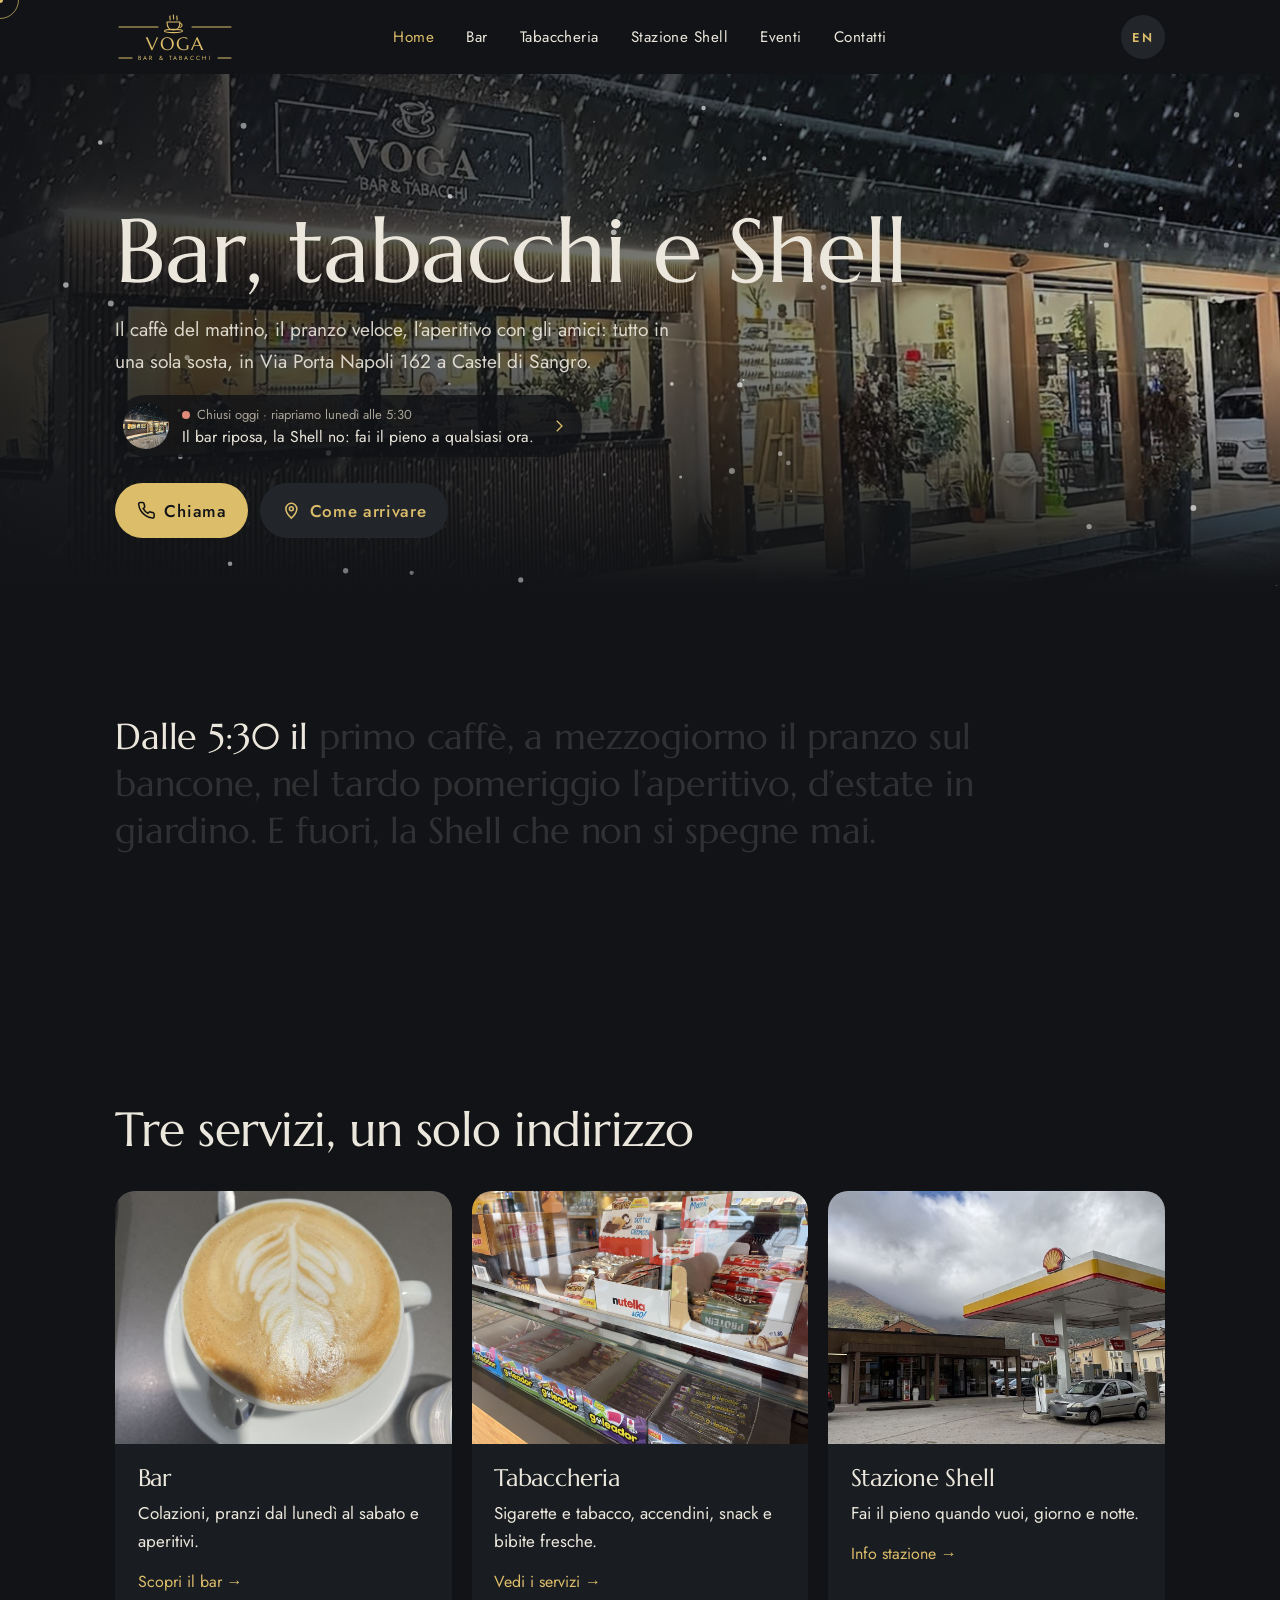
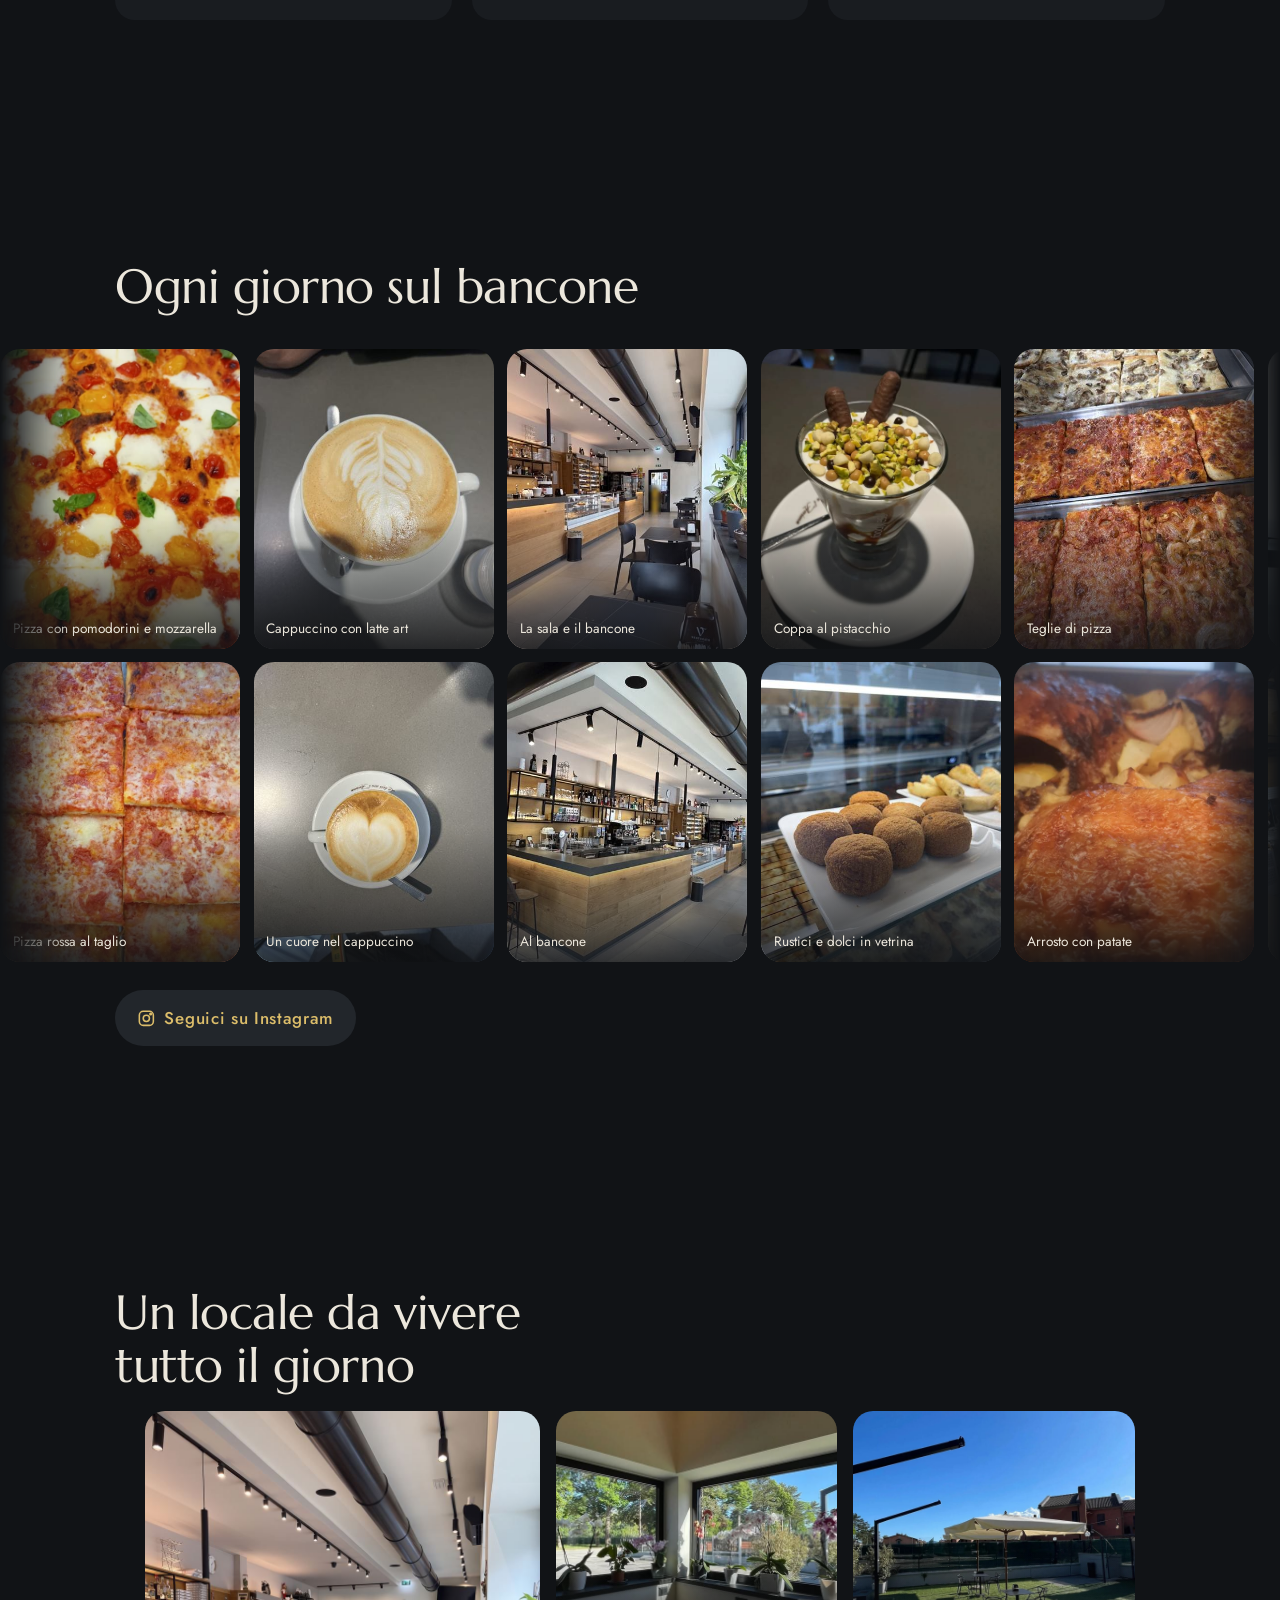
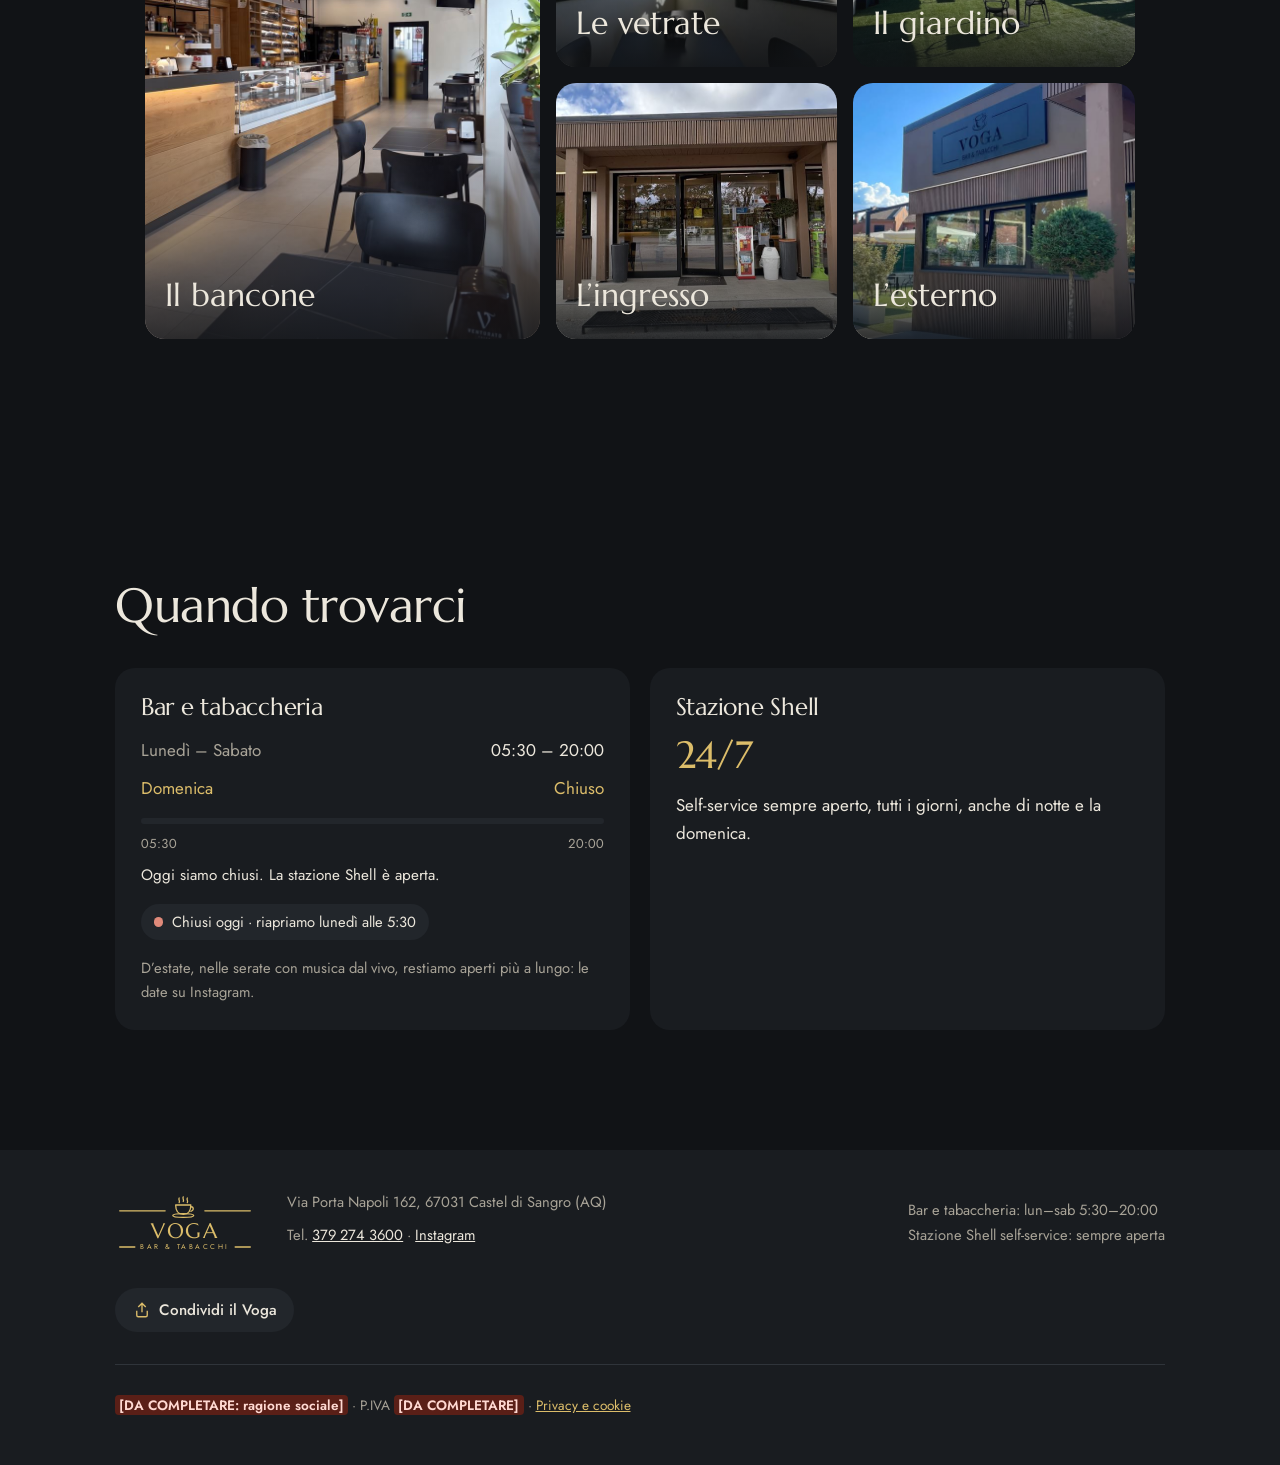
==== index.html @ 5a5ec434 "Prima versione sito" ====
<!doctype html><html lang="it" data-lang="it"><head><meta charset="utf-8"><meta name="viewport" content="width=device-width,initial-scale=1,viewport-fit=cover">
<script>/* Lingua scelta prima del primo disegno: niente lampo con italiano e inglese insieme */try{if(localStorage.getItem('voga-lang')==='en'){document.documentElement.setAttribute('data-lang','en');document.documentElement.lang='en';}}catch(e){}</script>
<title>Voga Bar &amp; Tabacchi · anteprima sito</title>
<meta name="theme-color" content="#111316">
<meta property="og:title" content="Voga Bar &amp; Tabacchi, Castel di Sangro">
<meta property="og:description" content="Colazione dalle 5:30, pranzo e aperitivo, tabaccheria e Shell self-service 24/7. Via Porta Napoli 162, Castel di Sangro.">
<meta property="og:type" content="website">
<meta property="og:locale" content="it_IT">
<meta property="og:site_name" content="Voga Bar &amp; Tabacchi">
<!-- DOMINIO: quando il sito è online, sostituire "img/anteprima-condivisione.jpg" con l'indirizzo completo,
     es. https://www.vogabar.it/img/anteprima-condivisione.jpg (WhatsApp e Facebook vogliono l'indirizzo completo) -->
<meta property="og:image" content="img/anteprima-condivisione.jpg">
<meta property="og:image:width" content="1200">
<meta property="og:image:height" content="630">
<meta property="og:image:alt" content="L’esterno del Voga Bar &amp; Tabacchi di sera, sotto la neve">
<meta name="twitter:card" content="summary_large_image">
<meta name="format-detection" content="telephone=no">
<!-- Dati per Google: bar, tabaccheria e stazione Shell allo stesso indirizzo.
     DOMINIO: quando il sito è online aggiungere "url" e "image" con l'indirizzo completo, e le coordinate "geo" prese dalla scheda Google. -->
<script type="application/ld+json">{
  "@context": "https://schema.org",
  "@graph": [
    {
      "@type": "CafeOrCoffeeShop", "@id": "#bar",
      "name": "Voga Bar & Tabacchi",
      "description": "Bar con colazione dalle 5:30, pranzo dal lunedì al sabato e aperitivo, con tabaccheria e stazione Shell self-service 24/7.",
      "address": { "@type": "PostalAddress", "streetAddress": "Via Porta Napoli 162", "postalCode": "67031", "addressLocality": "Castel di Sangro", "addressRegion": "AQ", "addressCountry": "IT" },
      "telephone": "+393792743600",
      "priceRange": "€",
      "servesCuisine": ["Italiana", "Pizza al taglio", "Colazione"],
      "sameAs": ["https://www.instagram.com/bar_voga_zero12/"],
      "openingHoursSpecification": [{ "@type": "OpeningHoursSpecification", "dayOfWeek": ["Monday", "Tuesday", "Wednesday", "Thursday", "Friday", "Saturday"], "opens": "05:30", "closes": "20:00" }],
      "department": [{ "@id": "#tabaccheria" }, { "@id": "#stazione" }]
    },
    {
      "@type": "Store", "@id": "#tabaccheria",
      "name": "Voga Tabacchi",
      "description": "Tabaccheria: sigarette, sigari, tabacco, accendini, snack e bibite.",
      "address": { "@type": "PostalAddress", "streetAddress": "Via Porta Napoli 162", "postalCode": "67031", "addressLocality": "Castel di Sangro", "addressRegion": "AQ", "addressCountry": "IT" },
      "telephone": "+393792743600",
      "openingHoursSpecification": [{ "@type": "OpeningHoursSpecification", "dayOfWeek": ["Monday", "Tuesday", "Wednesday", "Thursday", "Friday", "Saturday"], "opens": "05:30", "closes": "20:00" }]
    },
    {
      "@type": "GasStation", "@id": "#stazione",
      "name": "Stazione Shell self-service – Voga",
      "brand": { "@type": "Brand", "name": "Shell" },
      "description": "Stazione Shell self-service aperta 24 ore su 24, 7 giorni su 7: diesel, benzina e V-Power.",
      "address": { "@type": "PostalAddress", "streetAddress": "Via Porta Napoli 162", "postalCode": "67031", "addressLocality": "Castel di Sangro", "addressRegion": "AQ", "addressCountry": "IT" },
      "openingHoursSpecification": [{ "@type": "OpeningHoursSpecification", "dayOfWeek": ["Monday", "Tuesday", "Wednesday", "Thursday", "Friday", "Saturday", "Sunday"], "opens": "00:00", "closes": "23:59" }]
    }
  ]
}</script>
<meta name="description" content="Voga Bar &amp; Tabacchi a Castel di Sangro (AQ): colazione dalle 5:30, pranzo e aperitivo, tabaccheria e Shell self-service 24/7. Via Porta Napoli 162, lun–sab 5:30–20:00.">
<link rel="preload" href="fonts/jost-latin.woff2" as="font" type="font/woff2" crossorigin>
<link rel="preload" href="fonts/marcellus-latin.woff2" as="font" type="font/woff2" crossorigin>
<link rel="stylesheet" href="css/fonts.css">
<link rel="stylesheet" href="css/style.css">
<link rel="preload" as="image" href="img/esterno-neve.jpg" fetchpriority="high">
<style>
/* ===== Aggiunte: linea oraria di oggi (tutti i formati) ===== */
.today { display: grid; gap: .55rem; }
.today .track { position: relative; height: 6px; border-radius: 99px; background: var(--panel-2); overflow: visible; }
.today .fill { position: absolute; inset: 0 auto 0 0; width: 0; border-radius: inherit; background: linear-gradient(90deg, var(--gold-deep), var(--gold)); }
.today .now { position: absolute; top: 50%; left: 0; width: 14px; height: 14px; margin: -7px 0 0 -7px; border-radius: 50%; background: var(--gold); box-shadow: 0 0 0 4px color-mix(in srgb, var(--gold) 25%, transparent); }
.today[data-off] .fill, .today[data-off] .now { display: none; }
.today .ticks { display: flex; justify-content: space-between; font-size: .8rem; color: var(--muted); font-variant-numeric: tabular-nums; }
.today .countdown { font-size: .95rem; color: var(--text); }
.today .countdown:empty { display: none; }
.hours-card dt.is-today, .hours-card dd.is-today { color: var(--gold); }

/* ===== Solo telefono ===== */
@media (max-width: 860px) {
  body { font-size: 1rem; }
  html { scroll-padding-top: calc(72px + env(safe-area-inset-top, 0px)); }
  section { padding-block: 2.75rem; }
  .section-head { margin-bottom: 1.5rem; gap: .6rem; }
  h2 { font-size: clamp(1.9rem, 8.5vw, 2.4rem); }

  /* Testata compatta */
  .site-head { backdrop-filter: none; background: color-mix(in srgb, var(--ink) 96%, transparent); }
  .site-head .wrap { flex-wrap: nowrap; gap: .75rem; padding-block: .45rem; }
  .logo { width: 88px; }
  .lang { margin-left: auto; position: relative; z-index: 2; }
  .menu-toggle { order: 3; margin-left: 0; position: relative; z-index: 2; width: 44px; height: 44px; padding: 0; border-radius: 50%; border-color: color-mix(in srgb, var(--gold) 45%, transparent); display: grid; place-items: center; }
  .menu-toggle .bars { position: relative; width: 18px; height: 10px; }
  .menu-toggle .bars::before, .menu-toggle .bars::after { content: ""; position: absolute; left: 0; right: 0; height: 1.5px; background: var(--gold); border-radius: 2px; transition: transform .35s cubic-bezier(.7,0,.2,1), top .35s cubic-bezier(.7,0,.2,1); }
  .menu-toggle .bars::before { top: 0; }
  .menu-toggle .bars::after { top: 8.5px; }
  .site-head.open .menu-toggle .bars::before { top: 4.25px; transform: rotate(45deg); }
  .site-head.open .menu-toggle .bars::after { top: 4.25px; transform: rotate(-45deg); }
  .brand { position: relative; z-index: 2; }

  /* Menu a tutto schermo */
  .menu { display: flex; position: fixed; inset: 0; z-index: 1; width: auto; margin: 0; flex-direction: column; gap: 0;
    padding: calc(5.5rem + env(safe-area-inset-top, 0px)) max(20px, 6vw) calc(2rem + env(safe-area-inset-bottom, 0px));
    background: radial-gradient(120% 60% at 100% 0%, color-mix(in srgb, var(--gold) 12%, transparent), transparent 60%), var(--ink);
    text-transform: none; letter-spacing: .02em; opacity: 0; visibility: hidden; transition: opacity .3s ease, visibility 0s .3s; overflow-y: auto; }
  .site-head.open .menu { opacity: 1; visibility: visible; transition: opacity .3s ease; }
  .menu > a { font-family: var(--f-display); font-size: clamp(1.9rem, 9vw, 2.5rem); line-height: 1.2; padding-block: .7rem; color: var(--text); border-bottom: 1px solid var(--line); display: flex; justify-content: space-between; align-items: baseline;
    transform: translateY(14px); opacity: 0; transition: transform .45s cubic-bezier(.2,.7,.2,1), opacity .45s; }
  .menu > a::after { content: ""; width: 7px; height: 7px; border-radius: 50%; background: transparent; }
  .menu > a[aria-current="page"] { color: var(--gold); border-bottom-color: var(--line); }
  .menu > a[aria-current="page"]::after { background: var(--gold); }
  .site-head.open .menu > a { transform: none; opacity: 1; }
  .site-head.open .menu > a:nth-child(2) { transition-delay: .04s; }
  .site-head.open .menu > a:nth-child(3) { transition-delay: .08s; }
  .site-head.open .menu > a:nth-child(4) { transition-delay: .12s; }
  .site-head.open .menu > a:nth-child(5) { transition-delay: .16s; }
  .site-head.open .menu > a:nth-child(6) { transition-delay: .2s; }

  /* Hero a tutto schermo */
  .hero { min-height: calc(100svh - 58px - env(safe-area-inset-top, 0px)); align-items: end; }
  .hero > img { object-position: 62% 40%; animation: voga-drift 16s cubic-bezier(.2,.6,.2,1) both; }
  .hero::after { background: linear-gradient(180deg, rgba(17,19,22,.45) 0%, rgba(17,19,22,.1) 28%, rgba(17,19,22,.7) 58%, var(--ink) 97%); }
  .hero .wrap { padding-block: 0 2rem; gap: .9rem; width: 100%; }
  .hero h1 { font-size: clamp(2.45rem, 11.5vw, 3.4rem); line-height: 1.02; }
  .hero .lead { font-size: 1.05rem; }
  .hero .eyebrow { display: block; font-size: .68rem; letter-spacing: .18em; }
  .hero .eyebrow::before, .hero .eyebrow::after { display: none; }
  .hero .wrap > * { animation: voga-rise .8s cubic-bezier(.2,.7,.2,1) both; }
  .hero .wrap > :nth-child(1) { animation-delay: .15s; }
  .hero .wrap > :nth-child(2) { animation-delay: .25s; }
  .hero .wrap > :nth-child(3) { animation-delay: .35s; }
  .hero .wrap > :nth-child(4) { animation-delay: .45s; }
  .hero .wrap > :nth-child(5) { animation-delay: .55s; }
  .hero .status { background: color-mix(in srgb, var(--ink) 55%, transparent); backdrop-filter: blur(10px); -webkit-backdrop-filter: blur(10px); border-color: color-mix(in srgb, var(--gold) 30%, transparent); }
  .status[data-state="open"] .dot { animation: voga-pulse 2.4s ease-out infinite; }
  .actions { display: grid; grid-template-columns: 1fr 1fr; gap: .6rem; margin-top: .25rem; }
  .actions .btn { justify-content: center; padding: .95rem .8rem; }
  .hero .actions .btn:not(.btn-solid) { background: color-mix(in srgb, var(--ink) 45%, transparent); backdrop-filter: blur(10px); -webkit-backdrop-filter: blur(10px); }

  /* Servizi: carosello da sfogliare */
  .trio { grid-template-columns: none; grid-auto-flow: column; grid-auto-columns: 80%; gap: .85rem; overflow-x: auto; overscroll-behavior-x: contain;
    scroll-snap-type: x mandatory; margin-inline: calc(-1 * max(16px, 4vw)); padding-inline: max(16px, 4vw); scroll-padding-inline: max(16px, 4vw); scrollbar-width: none; padding-bottom: .25rem; }
  .trio::-webkit-scrollbar { display: none; }
  .tile { scroll-snap-align: start; min-height: 25rem; grid-template-rows: 1fr; border-radius: 20px; border-color: color-mix(in srgb, var(--gold) 22%, var(--line)); transition: transform .4s ease, opacity .4s ease; }
  .tile .ph { position: absolute; inset: 0; aspect-ratio: auto; }
  .tile::after { content: ""; position: absolute; inset: 0; background: linear-gradient(180deg, transparent 35%, rgba(17,19,22,.6) 60%, rgba(17,19,22,.96) 100%); pointer-events: none; }
  .tile .body { position: relative; z-index: 1; align-self: end; padding: 1.4rem 1.3rem 1.5rem; }
  .tile h3 { font-size: 1.9rem; }
  .tile p { color: color-mix(in srgb, var(--text) 85%, transparent); }
  .tile .shell-mark { font-size: 5.5rem; padding-bottom: 7rem; }
  .trio.has-active .tile:not(.is-active) { opacity: .6; transform: scale(.96); }
  .trio-dots { display: flex; justify-content: center; gap: .45rem; margin-top: 1.1rem; }
  .trio-dots span { width: 6px; height: 6px; border-radius: 99px; background: var(--line); transition: width .3s ease, background .3s ease; }
  .trio-dots span.on { width: 22px; background: var(--gold); }

  /* Orari */
  .hours { gap: .85rem; }
  .hours-card { border-radius: 20px; padding: 1.35rem; }
  .hours-card .big { font-size: 3rem; }

  /* Pagine interne */
  .page-hero { gap: .8rem; }
  .page-hero h1 { font-size: clamp(2.4rem, 11vw, 3.2rem); }
  .page-hero .eyebrow::after { display: none; }
  .split { gap: 1.25rem; }
  .split + .split { margin-top: 2.75rem; }
  .frame { border-radius: 20px; border-color: color-mix(in srgb, var(--gold) 22%, var(--line)); }
  .gallery { grid-template-columns: none; grid-auto-flow: column; grid-auto-columns: 62%; overflow-x: auto; scroll-snap-type: x mandatory; scrollbar-width: none;
    margin-inline: calc(-1 * max(16px, 4vw)); padding-inline: max(16px, 4vw); scroll-padding-inline: max(16px, 4vw); }
  .gallery::-webkit-scrollbar { display: none; }
  .gallery figure { scroll-snap-align: start; aspect-ratio: 4 / 5; border-radius: 18px; }
  .services { gap: 0; border-top: 1px solid var(--line); }
  .services li { background: none; border: 0; border-bottom: 1px solid var(--line); border-radius: 0; padding: 1rem .1rem; }
  .facts { grid-template-columns: repeat(3, minmax(0, 1fr)); gap: .75rem; margin-bottom: 2rem; }
  .fact b { font-size: 2rem; }
  .fact span { font-size: .85rem; line-height: 1.35; }
  .contact-list .item .actions { display: flex; }
  .map { border-radius: 20px; min-height: 16rem; }

  /* Piè di pagina */
  .site-foot { padding-bottom: calc(7rem + env(safe-area-inset-bottom, 0px)); text-align: center; }
  .site-foot .wrap { justify-items: center; gap: 1.25rem; }

}

@keyframes voga-view { from { opacity: 0; } to { opacity: 1; } }
@keyframes voga-rise { from { opacity: 0; transform: translateY(18px); } to { opacity: 1; transform: none; } }
@keyframes voga-drift { from { transform: scale(1.14); } to { transform: scale(1); } }
@keyframes voga-pulse { 0% { box-shadow: 0 0 0 0 color-mix(in srgb, var(--open) 55%, transparent); } 100% { box-shadow: 0 0 0 10px transparent; } }

@media (prefers-reduced-motion: reduce) {
  .view, .hero > img, .hero .wrap > *, .status[data-state="open"] .dot { animation: none !important; }
  .menu, .menu > a, .tile, .trio-dots span { transition: none !important; }
  .trio.has-active .tile:not(.is-active) { transform: none; }
}
/* ===== Navigazione moderna ===== */
.tabbar { display: none; }
@media (min-width: 861px) {
  .site-head .wrap { display: grid; grid-template-columns: 1fr auto 1fr; gap: 1rem; }
  .site-head .brand { justify-self: start; }
  .site-head .lang { justify-self: end; }
  .menu { position: relative; margin: 0; gap: .15rem; padding: .3rem; border-radius: 999px; background: color-mix(in srgb, var(--panel) 85%, transparent); border: 1px solid color-mix(in srgb, var(--gold) 18%, var(--line)); text-transform: none; letter-spacing: .03em; font-size: .95rem; }
  .menu > a { position: relative; z-index: 1; padding: .5rem 1.05rem; border: 0 !important; border-radius: 999px; transition: color .3s ease; white-space: nowrap; }
  .menu > a:hover { color: var(--gold); }
  .menu > a[aria-current="page"] { color: var(--ink); }
}
@media (min-width: 861px) and (max-width: 1080px) { .menu > a { padding-inline: .7rem; } .menu { font-size: .9rem; } }
@media (max-width: 860px) {
  .site-head .menu, .site-head .menu-toggle { display: none !important; }
  .hero .wrap { padding-bottom: calc(6rem + env(safe-area-inset-bottom, 0px)); }
  .tabbar { display: grid; grid-template-columns: repeat(6, minmax(0, 1fr)); position: fixed; z-index: 30; left: 10px; right: 10px; bottom: calc(10px + env(safe-area-inset-bottom, 0px));
    padding: .35rem; border-radius: 24px; background: color-mix(in srgb, var(--panel) 82%, transparent); backdrop-filter: blur(16px) saturate(1.4); -webkit-backdrop-filter: blur(16px) saturate(1.4);
    border: 1px solid color-mix(in srgb, var(--gold) 22%, var(--line)); box-shadow: 0 14px 40px rgba(0,0,0,.5); }
  .tabbar a { position: relative; z-index: 1; display: grid; justify-items: center; gap: .15rem; padding: .5rem 0 .4rem; border-radius: 18px; color: var(--muted); text-decoration: none; font-size: .68rem; letter-spacing: .02em; line-height: 1.1; -webkit-tap-highlight-color: transparent; transition: color .3s ease, transform .15s ease; }
  .tabbar a svg { width: 22px; height: 22px; transition: transform .35s cubic-bezier(.2,.9,.3,1.4); }
  .tabbar a[aria-current="page"] { color: var(--ink); font-weight: 500; }
  .tabbar a[aria-current="page"] svg { transform: translateY(-1px) scale(1.06); }
  .tabbar a:active { transform: scale(.92); }
  .site-foot { padding-bottom: calc(7.5rem + env(safe-area-inset-bottom, 0px)); }
}
@media (prefers-reduced-motion: reduce) { .tabbar a svg { transition: none; } }

/* ===== Cambio pagina: dissolvenza morbida ===== */
.view { transition: opacity .22s ease, transform .22s ease; }
.view.leaving { opacity: 0; transform: translateY(-10px); pointer-events: none; }
.view.entering { animation: voga-page-in .75s cubic-bezier(.2,.75,.2,1) .2s both; transform-origin: 50% 30vh; }
@keyframes voga-page-in { from { transform: scale(1.06); } to { transform: none; } }
@media (prefers-reduced-motion: reduce) { .view { transition: none; } .view.entering { animation: none; } }

/* ===== Cambio sezione: apertura a sipario con il logo (circa 0,9 s) ===== */
html, body { overflow-x: clip; }
.flash { position: fixed; inset: 0; z-index: 95; pointer-events: none; visibility: hidden; }
.flash.run { visibility: visible; }
.fl-panel { position: absolute; left: 0; right: 0; height: 50.5%; background: var(--ink); will-change: transform; }
.fl-top { top: 0; transform: translateY(-101%); background: linear-gradient(180deg, #0b0d10, var(--ink)); }
.fl-bot { bottom: 0; transform: translateY(101%); background: linear-gradient(0deg, #0b0d10, var(--ink)); }
.fl-seam { position: absolute; left: 0; right: 0; top: 50%; height: 1px; margin-top: -.5px; background: linear-gradient(90deg, transparent, var(--gold) 22%, var(--gold) 78%, transparent); box-shadow: 0 0 18px color-mix(in srgb, var(--gold) 55%, transparent); transform: scaleX(0); opacity: 0; }
.fl-logo { position: absolute; left: 50%; top: 50%; display: grid; justify-items: center; row-gap: 1.35rem; transform: translate(-50%, -50%); opacity: 0; }
.fl-logo svg { width: 54px; height: auto; overflow: visible; }
.fl-logo path, .fl-logo ellipse { stroke-dasharray: 1; stroke-dashoffset: 1; }
.fl-word { display: flex; font-family: var(--f-display); color: var(--gold); font-size: clamp(2.1rem, 6vw, 3rem); line-height: 1; letter-spacing: .14em; margin-right: -.14em; }
.fl-word span { display: inline-block; overflow: hidden; padding-bottom: .06em; }
.fl-word i { display: inline-block; font-style: normal; transform: translateY(110%); }
.flash.run .fl-top { animation: fl-top .9s both; }
.flash.run .fl-bot { animation: fl-bot .9s both; }
.flash.run .fl-seam { animation: fl-seam .9s both; }
.flash.run .fl-logo { animation: fl-logo .9s both; }
.flash.run .fl-logo path, .flash.run .fl-logo ellipse { animation: voga-draw .34s cubic-bezier(.6,0,.2,1) .2s forwards; }
.flash.run .fl-word i { animation: fl-letter .36s cubic-bezier(.2,.8,.2,1) both; }
.flash.run .fl-word span:nth-child(1) i { animation-delay: .24s; }
.flash.run .fl-word span:nth-child(2) i { animation-delay: .28s; }
.flash.run .fl-word span:nth-child(3) i { animation-delay: .32s; }
.flash.run .fl-word span:nth-child(4) i { animation-delay: .36s; }
@keyframes fl-top { 0% { transform: translateY(-101%); animation-timing-function: cubic-bezier(.7,0,.3,1); } 33% { transform: translateY(0); } 62% { transform: translateY(0); animation-timing-function: cubic-bezier(.76,0,.2,1); } 100% { transform: translateY(-101%); } }
@keyframes fl-bot { 0% { transform: translateY(101%); animation-timing-function: cubic-bezier(.7,0,.3,1); } 33% { transform: translateY(0); } 62% { transform: translateY(0); animation-timing-function: cubic-bezier(.76,0,.2,1); } 100% { transform: translateY(101%); } }
@keyframes fl-seam { 0%, 24% { transform: scaleX(0); opacity: 0; } 30% { opacity: 1; } 52% { transform: scaleX(1); opacity: 1; } 64% { transform: scaleX(1); opacity: 1; } 78%, 100% { transform: scaleX(1.15); opacity: 0; } }
@keyframes fl-logo { 0%, 22% { opacity: 0; transform: translate(-50%, -50%) scale(.96); } 30% { opacity: 1; } 60% { opacity: 1; transform: translate(-50%, -50%) scale(1); } 76%, 100% { opacity: 0; transform: translate(-50%, -50%) scale(1.08); } }
@keyframes fl-letter { from { transform: translateY(110%); } to { transform: translateY(0); } }
@media (prefers-reduced-motion: reduce) { .flash { display: none; } }

/* ===== Animazioni ===== */
.site-head .progress { position: absolute; left: 0; bottom: -1px; height: 2px; width: 100%; background: linear-gradient(90deg, var(--gold-deep), var(--gold)); transform-origin: 0 50%; transform: scaleX(0); z-index: 3; pointer-events: none; }

/* Testata delle sezioni con sfondo in movimento */
.page-top { position: relative; overflow: hidden; isolation: isolate; border-bottom: 1px solid var(--line); }
.page-top .bg { position: absolute; inset: -8%; z-index: -3; background-size: cover; background-position: center; filter: saturate(.85) brightness(.8);
  animation: voga-bg-in 1.6s cubic-bezier(.2,.7,.2,1) both, voga-pan 24s 1.6s ease-in-out infinite alternate; }
.page-top::before { content: ""; position: absolute; inset: 0; z-index: -2; background: linear-gradient(180deg, rgba(17,19,22,.55) 0%, rgba(17,19,22,.7) 55%, var(--ink) 100%), linear-gradient(90deg, rgba(17,19,22,.7), transparent 75%); }
.page-top .glow { position: absolute; inset: -30%; z-index: -1; pointer-events: none; mix-blend-mode: screen; opacity: .55;
  background: radial-gradient(28% 22% at 25% 30%, color-mix(in srgb, var(--gold) 40%, transparent), transparent 70%), radial-gradient(22% 18% at 75% 65%, color-mix(in srgb, var(--gold-deep) 35%, transparent), transparent 70%);
  animation: voga-glow 18s ease-in-out infinite alternate; }
.page-top .page-hero { padding-block: 7rem 3.5rem; }
.view:not([hidden]) .page-hero > * { animation: voga-rise .9s cubic-bezier(.2,.7,.2,1) both; }
.view:not([hidden]) .page-hero > :nth-child(1) { animation-delay: .2s; }
.view:not([hidden]) .page-hero > :nth-child(2) { animation-delay: .32s; }
.view:not([hidden]) .page-hero > :nth-child(3) { animation-delay: .44s; }
.page-top .page-hero .lead { color: var(--text); opacity: .88; }

/* Comparsa dei blocchi mentre scorri */
html.anim .rv { opacity: 0; transform: translateY(34px); transition: opacity .9s cubic-bezier(.2,.7,.2,1), transform .9s cubic-bezier(.2,.7,.2,1); transition-delay: var(--d, 0s); }
html.anim .rv.in { opacity: 1; transform: none; }
html.anim .frame.rv { transform: translateY(34px); clip-path: inset(12% 6% 12% 6% round 20px); transition: opacity .9s, transform .9s cubic-bezier(.2,.7,.2,1), clip-path 1.2s cubic-bezier(.2,.7,.2,1); }
html.anim .frame.rv img { transform: scale(1.18); transition: transform 1.6s cubic-bezier(.2,.7,.2,1); }
html.anim .frame.rv.in { opacity: 1; transform: none; clip-path: inset(0 0 0 0 round 20px); }
html.anim .frame.rv.in img { transform: scale(1); }
html.anim .fact.rv b { display: inline-block; }
html.anim .fact.rv.in b { animation: voga-pop .8s cubic-bezier(.2,.9,.3,1.3) both; animation-delay: calc(var(--d, 0s) + .15s); }

@keyframes voga-bg-in { from { opacity: 0; transform: scale(1.3); } to { opacity: 1; transform: scale(1.08); } }
@keyframes voga-pan { from { transform: scale(1.08) translate(-2%, -1%); } to { transform: scale(1.18) translate(2%, 1.5%); } }
@keyframes voga-glow { 0% { transform: translate(-6%, -4%) rotate(0deg); } 50% { transform: translate(5%, 3%) rotate(8deg); } 100% { transform: translate(-3%, 6%) rotate(-6deg); } }
@keyframes voga-pop { from { transform: scale(.6); opacity: 0; } to { transform: none; opacity: 1; } }

@media (max-width: 860px) {
  .page-top { min-height: 56svh; display: grid; align-items: end; }
  .page-top .page-hero { padding-block: 5rem 2.25rem; }
}
@media (prefers-reduced-motion: reduce) {
  .page-top .bg, .page-top .glow, .view:not([hidden]) .page-hero > * { animation: none !important; }
  .page-top .bg { transform: scale(1.08); }
}
/* ===== Livello "agenzia" ===== */
/* Intro con il logo che si disegna */
.intro { position: fixed; inset: 0; z-index: 100; display: grid; place-items: center; background: var(--ink);
  animation: voga-intro-out .9s cubic-bezier(.7,0,.2,1) 2.1s both; }
.intro-logo { width: min(62vw, 300px); height: auto; }
.intro-logo path, .intro-logo ellipse { stroke-dasharray: 1; stroke-dashoffset: 1; animation: voga-draw 1.3s cubic-bezier(.6,0,.2,1) forwards; }
.intro-logo path:nth-child(1) { animation-delay: .75s; }
.intro-logo path:nth-child(2) { animation-delay: .15s; }
.intro-logo path:nth-child(3) { animation-delay: .45s; }
.intro-logo ellipse { animation-delay: .35s; }
.intro-logo path:nth-child(5) { animation-delay: .6s; animation-duration: 1.1s; }
.intro-logo text { opacity: 0; animation: voga-fade .9s ease 1s forwards; }
.intro-logo text + text { animation-delay: 1.3s; letter-spacing: 7px; animation-name: voga-track; }
html.intro-on .hero > img, html.intro-on .hero .wrap > * { animation-play-state: paused; }
html.intro-on { overflow: hidden; }
@keyframes voga-draw { to { stroke-dashoffset: 0; } }
@keyframes voga-fade { to { opacity: 1; } }
@keyframes voga-track { from { opacity: 0; letter-spacing: 9px; } to { opacity: 1; letter-spacing: 4.2px; } }
@keyframes voga-intro-out { to { clip-path: inset(0 0 100% 0); visibility: hidden; } }

/* Neve sulla foto della home */
.hero .snow { position: absolute; inset: 0; width: 100%; height: 100%; z-index: 1; pointer-events: none; }
.hero .wrap { z-index: 2; will-change: transform, opacity; }

@keyframes voga-marquee { to { transform: translateX(-50%); } }

/* Titoli che si compongono parola per parola */
.w { display: inline-block; overflow: hidden; vertical-align: top; padding-bottom: .1em; margin-bottom: -.1em; }
.w > span { display: inline-block; }
html.anim .rv h2 .w > span, html.anim h2.rv .w > span { transform: translateY(110%); transition: transform .9s cubic-bezier(.2,.8,.2,1); transition-delay: calc(var(--i, 0) * 55ms + .1s); }
html.anim .rv.in h2 .w > span, html.anim h2.rv.in .w > span { transform: none; }

/* Schede che si inclinano col mouse (solo computer) */
@media (hover: hover) and (pointer: fine) {
  .trio { perspective: 1000px; }
  .tile { transform-style: preserve-3d; transition: transform .25s ease, box-shadow .25s ease; }
  .tile::before { content: ""; position: absolute; inset: 0; z-index: 2; pointer-events: none; opacity: 0; transition: opacity .3s;
    background: radial-gradient(420px circle at var(--mx, 50%) var(--my, 50%), color-mix(in srgb, var(--gold) 18%, transparent), transparent 60%); }
  .tile:hover::before { opacity: 1; }
  .tile:hover { box-shadow: 0 30px 60px -20px rgba(0,0,0,.7); }
}

@media (prefers-reduced-motion: reduce) {
  .hero .snow { display: none; }
}
/* ===== Foto reali ===== */
.insta { overflow: hidden; }
.strip { overflow: hidden; margin-top: .85rem; -webkit-mask-image: linear-gradient(90deg, transparent, #000 6%, #000 94%, transparent); mask-image: linear-gradient(90deg, transparent, #000 6%, #000 94%, transparent); }
.strip-track { display: flex; gap: .85rem; width: max-content; animation: voga-marquee 70s linear infinite; }
.strip.rev .strip-track { animation-direction: reverse; animation-duration: 80s; }
@media (hover: hover) { .strip:hover .strip-track { animation-play-state: paused; } }
.strip:focus-within .strip-track { animation-play-state: paused; }
.ph-card { position: relative; flex: none; width: clamp(150px, 42vw, 240px); aspect-ratio: 4 / 5; border: 1px solid color-mix(in srgb, var(--gold) 20%, var(--line)); border-radius: 18px; overflow: hidden; padding: 0; background: var(--panel); cursor: zoom-in; color: var(--text); font: inherit; text-align: left; }
.ph-card img { width: 100%; height: 100%; object-fit: cover; transition: transform .6s ease; }
@media (hover: hover) { .ph-card:hover img { transform: scale(1.05); } }
.ph-card::after { content: ""; position: absolute; inset: 0; background: linear-gradient(180deg, transparent 55%, rgba(17,19,22,.85)); pointer-events: none; }
.ph-card .cap { position: absolute; left: .8rem; right: .8rem; bottom: .7rem; z-index: 1; font-size: .85rem; line-height: 1.3; }
.insta-cta { margin-top: 1.75rem; }


.lb { position: fixed; inset: 0; z-index: 80; background: #0b0c0e; display: grid; grid-template-rows: auto 1fr auto; padding: env(safe-area-inset-top, 0px) 0 calc(1rem + env(safe-area-inset-bottom, 0px)); animation: voga-fade .3s ease both; opacity: 0; }
.lb-top { display: flex; justify-content: space-between; align-items: center; padding: .75rem max(16px, 4vw); color: var(--muted); font-variant-numeric: tabular-nums; }
.lb-close, .lb-nav { width: 44px; height: 44px; border-radius: 50%; border: 1px solid color-mix(in srgb, var(--gold) 45%, transparent); background: none; color: var(--gold); display: grid; place-items: center; cursor: pointer; }
.lb-close svg, .lb-nav svg { width: 20px; height: 20px; }
.lb-track { display: flex; overflow-x: auto; scroll-snap-type: x mandatory; scrollbar-width: none; overscroll-behavior: contain; }
.lb-track::-webkit-scrollbar { display: none; }
.lb-slide { flex: 0 0 100%; scroll-snap-align: center; display: grid; place-items: center; padding: 0 max(12px, 3vw); }
.lb-track { min-height: 0; }
.lb-slide { min-height: 0; }
/* La foto sta sempre dentro lo schermo, anche verticale e col telefono in orizzontale */
.lb-slide img { max-width: 100%; max-height: 100%; max-height: calc(100svh - 9.5rem - env(safe-area-inset-top, 0px) - env(safe-area-inset-bottom, 0px)); object-fit: contain; border-radius: 14px; }
.lb-cap { text-align: center; font-family: var(--f-display); font-size: 1.4rem; color: var(--text); padding: 1rem 1rem .25rem; }
.lb-nav { position: absolute; top: 50%; margin-top: -22px; }
.lb-prev { left: 1.25rem; } .lb-next { right: 1.25rem; }

@media (max-width: 860px) {
  .lb-nav { display: none; }
  .strip { margin-top: .6rem; }
}
@media (prefers-reduced-motion: reduce) {
  .strip-track { animation: none; }
  .strip { overflow-x: auto; }
}
/* Scheda Shell con foto dell'esterno */
.tile .ph .shell-bg { position: absolute; inset: 0; width: 100%; height: 100%; object-fit: cover; object-position: 58% 55%; filter: brightness(.62); }
.tile .shell-mark { position: relative; background: radial-gradient(circle at 50% 45%, transparent, rgba(17,19,22,.55)); color: #FBCE07; text-shadow: 0 4px 30px rgba(0,0,0,.6); }@media (min-width: 861px) { .tile .ph { position: relative; } }
/* Scheda mappa */
.map.map-card { display: grid; grid-template-rows: 1fr auto auto; min-height: 24rem; background: radial-gradient(120% 90% at 50% 40%, var(--panel-2), var(--ink)); }
.map.map-card::before { content: none; }
.map-card.live { grid-template-rows: 1fr; }
.map-card.live .map-art, .map-card.live .map-actions, .map-card.live .map-consent { display: none; }
.map-consent { position: relative; display: grid; gap: .6rem; padding: 1rem; background: var(--panel-2); font-size: .85rem; line-height: 1.5; color: var(--muted); }
.map-consent p { margin: 0; }
.map-consent a { color: var(--gold); }
.map-consent .btn[data-map-load] { justify-self: start; font: inherit; font-size: .95rem; cursor: pointer; background: var(--ink); border: 1px solid color-mix(in srgb, var(--gold) 45%, transparent); }
.map-consent .btn[data-map-load]:hover { background: var(--gold); color: var(--ink); }
.map-card iframe { width: 100%; height: 100%; min-height: 24rem; border: 0; }
.map-art { position: relative; display: grid; place-items: center; align-content: center; gap: .9rem; min-height: 16rem; text-decoration: none; color: var(--text); overflow: hidden; }
.map-lines { position: absolute; inset: 0; width: 100%; height: 100%; color: color-mix(in srgb, var(--gold) 28%, transparent); animation: voga-mapdrift 30s ease-in-out infinite alternate; }
.map-pin { position: relative; width: 72px; height: 72px; border-radius: 50%; display: grid; place-items: center; background: var(--ink); border: 1.5px solid var(--gold); color: var(--gold); box-shadow: 0 10px 40px rgba(0,0,0,.6); }
.map-pin svg { width: 40px; height: 40px; }
.map-pin::after { content: ""; position: absolute; bottom: -9px; left: 50%; width: 14px; height: 14px; margin-left: -7px; background: var(--ink); border-right: 1.5px solid var(--gold); border-bottom: 1.5px solid var(--gold); transform: rotate(45deg); }
.map-pin .pulse { position: absolute; inset: -1px; border-radius: 50%; border: 1.5px solid var(--gold); animation: voga-ring 2.4s ease-out infinite; }
.map-label { position: relative; text-align: center; font-family: var(--f-display); font-size: 1.6rem; margin-top: .6rem; }
.map-label small { display: block; font-family: var(--f-body); font-size: .9rem; color: var(--muted); letter-spacing: .02em; }
.map-actions { position: relative; display: grid; grid-template-columns: 1fr 1fr; gap: .6rem; padding: 1rem; border-top: 1px solid var(--line); }
.map-actions .btn { justify-content: center; padding: .85rem .6rem; }
@keyframes voga-ring { from { transform: scale(1); opacity: .8; } to { transform: scale(2.1); opacity: 0; } }
@keyframes voga-mapdrift { from { transform: scale(1.05) translate(-2%, 0); } to { transform: scale(1.12) translate(2%, -2%); } }
@media (prefers-reduced-motion: reduce) { .map-lines, .map-pin .pulse { animation: none; } }
/* ===== Dettagli da premio ===== */
.skip { position: fixed; left: 1rem; top: -4rem; z-index: 120; background: var(--gold); color: var(--ink); padding: .6rem 1rem; border-radius: 999px; text-decoration: none; font-weight: 500; transition: top .2s; }
.skip:focus { top: calc(1rem + env(safe-area-inset-top, 0px)); }
main:focus { outline: none; }

/* Adesso da Voga */
.now-card { display: flex; align-items: center; gap: .8rem; width: fit-content; max-width: 100%; padding: .5rem .9rem .5rem .5rem; border-radius: 999px; text-decoration: none; color: var(--text);
  background: color-mix(in srgb, var(--ink) 55%, transparent); backdrop-filter: blur(12px); -webkit-backdrop-filter: blur(12px); border: 1px solid color-mix(in srgb, var(--gold) 30%, transparent); transition: border-color .3s, background .3s; }
@media (hover: hover) { .now-card:hover { border-color: var(--gold); } }
.now-thumb { flex: none; width: 46px; height: 46px; border-radius: 50%; overflow: hidden; border: 1px solid color-mix(in srgb, var(--gold) 50%, transparent); background: var(--panel-2); }
.now-thumb img { width: 100%; height: 100%; object-fit: cover; }
.now-txt { display: grid; gap: .1rem; min-width: 0; }
.now-card .status { background: none; border: 0; padding: 0; font-size: .78rem; color: var(--muted); gap: .45rem; backdrop-filter: none; }
.now-card .status .dot { width: .5rem; height: .5rem; }
.now-msg { font-size: .98rem; line-height: 1.3; }
.now-arrow { flex: none; width: 18px; height: 18px; color: var(--gold); margin-left: .2rem; }
@media (max-width: 860px) { .now-card { border-radius: 22px; width: 100%; } .hero .now-card .status { backdrop-filter: none; } }

/* Condividi + avviso */
.share svg { width: 18px; height: 18px; color: var(--gold); }
.toast { position: fixed; left: 50%; bottom: calc(6.5rem + env(safe-area-inset-bottom, 0px)); z-index: 95; transform: translate(-50%, 20px); opacity: 0; pointer-events: none; background: var(--gold); color: var(--ink); padding: .65rem 1.1rem; border-radius: 999px; font-weight: 500; font-size: .92rem; transition: opacity .3s, transform .3s; }
.toast.on { opacity: 1; transform: translate(-50%, 0); }

/* Cursore su misura (solo computer) */
.cursor { display: none; }
@media (hover: hover) and (pointer: fine) {
  .cursor { display: block; position: fixed; inset: 0; z-index: 110; pointer-events: none; }
  .c-dot, .c-ring { position: fixed; left: 0; top: 0; border-radius: 50%; pointer-events: none; will-change: transform; }
  .c-dot { width: 6px; height: 6px; margin: -3px 0 0 -3px; background: var(--gold); }
  .c-ring { width: 38px; height: 38px; margin: -19px 0 0 -19px; border: 1px solid color-mix(in srgb, var(--gold) 70%, transparent); display: grid; place-items: center; transition: width .3s cubic-bezier(.2,.8,.2,1), height .3s cubic-bezier(.2,.8,.2,1), margin .3s cubic-bezier(.2,.8,.2,1), background .3s, border-color .3s; }
  .c-lbl { font: 500 .7rem var(--f-body); letter-spacing: .08em; color: var(--ink); opacity: 0; transition: opacity .2s; }
  html.c-link .c-ring { width: 58px; height: 58px; margin: -29px 0 0 -29px; background: color-mix(in srgb, var(--gold) 12%, transparent); }
  html.c-view .c-ring { width: 78px; height: 78px; margin: -39px 0 0 -39px; background: var(--gold); border-color: var(--gold); }
  html.c-view .c-lbl { opacity: 1; }
  html.c-view .c-dot, html.c-link .c-dot { opacity: 0; }
  html.c-hide .cursor { opacity: 0; }
  .btn { transition: transform .35s cubic-bezier(.2,.8,.2,1), background .25s, color .25s, border-color .25s; }
}
@media (prefers-reduced-motion: reduce) { .cursor { display: none !important; } }
/* ===== Manifesto ===== */
.manifesto { padding-block: clamp(4rem, 12vw, 8rem); }
.mf-text { font-family: var(--f-display); font-size: clamp(1.9rem, 7.2vw, 3.6rem); line-height: 1.18; letter-spacing: -.005em; max-width: 22ch; margin-top: 1.25rem; }
.mf-text .mw { opacity: .14; transition: opacity .35s ease, color .35s ease; }
.mf-text .mw.lit { opacity: 1; }
.mf-text b { font-weight: 400; }
.mf-text b .mw.lit { color: var(--gold); }
@media (min-width: 861px) { .mf-text { max-width: 26ch; } }

/* ===== Lo spazio: scorrimento orizzontale ===== */
.space { position: relative; }
.space-pin { display: grid; gap: 1.25rem; }
.space-head { margin-bottom: 0; }
.space-track { display: flex; gap: 1rem; overflow-x: auto; overscroll-behavior-x: contain; scroll-snap-type: x mandatory; scroll-behavior: smooth;
  padding-inline: max(16px, calc((100vw - 1200px) / 2), 4vw); scroll-padding-inline: max(16px, calc((100vw - 1200px) / 2), 4vw);
  scrollbar-width: none; -webkit-overflow-scrolling: touch; touch-action: pan-x pan-y; cursor: grab; }
.space-track::-webkit-scrollbar { display: none; }
.space-track.dragging { cursor: grabbing; scroll-snap-type: none; scroll-behavior: auto; }
.space-track.dragging img { pointer-events: none; }
.sp-panel { position: relative; flex: none; width: min(78vw, 560px); height: clamp(18rem, 58vh, 34rem); margin: 0; border-radius: 22px; overflow: hidden; scroll-snap-align: start; border: 1px solid color-mix(in srgb, var(--gold) 22%, var(--line)); }
.sp-panel img { width: 100%; height: 100%; object-fit: cover; transform: scale(1.12); user-select: none; -webkit-user-drag: none; }
.sp-panel::after { content: ""; position: absolute; inset: 0; background: linear-gradient(180deg, transparent 55%, rgba(17,19,22,.85)); }
.sp-panel figcaption { position: absolute; left: 1.25rem; right: 1.25rem; bottom: 1.1rem; z-index: 1; font-family: var(--f-display); font-size: clamp(1.4rem, 5vw, 2rem); display: flex; align-items: baseline; gap: .8rem; }
.space-foot { display: flex; align-items: center; gap: 1.25rem; width: 100%; box-sizing: border-box; }
.space-bar { flex: 1; height: 2px; }
.space-bar span { display: block; height: 100%; background: var(--line); position: relative; overflow: hidden; }
.space-bar span::after { content: ""; position: absolute; inset: 0; background: var(--gold); transform-origin: 0 50%; transform: scaleX(var(--p, 0)); transition: transform .15s linear; }
.space-nav { display: flex; gap: .5rem; }
.space-nav button { width: 44px; height: 44px; border-radius: 50%; border: 1px solid color-mix(in srgb, var(--gold) 45%, transparent); background: none; color: var(--gold); display: grid; place-items: center; cursor: pointer; transition: background .25s, color .25s, opacity .25s; }
@media (hover: hover) { .space-nav button:hover { background: var(--gold); color: var(--ink); } }
.space-nav button:disabled { opacity: .3; pointer-events: none; }
.space-nav svg { width: 18px; height: 18px; }
.space-hint { font-size: .85rem; color: var(--muted); letter-spacing: .04em; white-space: nowrap; }
@media (hover: hover) and (pointer: fine) { .space-hint { display: none; } }
@media (hover: none), (pointer: coarse) { .space-nav { display: none; } }
@media (prefers-reduced-motion: reduce) {
  .sp-panel img { transform: none; }
  .space-track { scroll-behavior: auto; }
  .mf-text .mw { opacity: 1; }
}
/* ===== Rifinitura: meno decorazioni, più leggibilità ===== */
[hidden] { display: none !important; }
h1, h2, h3 { letter-spacing: -.01em; }
.hero h1 { font-size: clamp(2.6rem, 7vw, 6.25rem); line-height: 1; }
.hero .lead { max-width: 36rem; font-size: 1.2rem; }
.mf-text { font-size: clamp(1.5rem, 3.2vw, 2.25rem); line-height: 1.3; max-width: 34ch; margin-top: 0; }
.mf-text b .mw.lit { color: inherit; }
.field { color: var(--muted); font-size: .95rem; }
.tile .more { text-transform: none; letter-spacing: 0; font-size: 1rem; }
.shell-mark { background: none; }
.shell-mark small { font-size: .95rem; letter-spacing: .04em; }
.tile .shell-mark { background: rgba(17,19,22,.35); text-shadow: none; }

/* Superfici separate dal tono, non da linee */
.site-head { border-bottom: 0; background: var(--ink); backdrop-filter: none; -webkit-backdrop-filter: none; }
.site-head .progress { background: var(--gold); }
.site-foot { border-top: 0; background: var(--panel); }
.page-top { border-bottom: 0; }
.page-top .glow { display: none; }
.today .fill { background: var(--gold); }
.tile, .hours-card, .frame, .gallery figure, .map, .ph-card, .sp-panel, .services li, .now-thumb { border: 0; }
.status { border: 0; background: var(--panel-2); }
.contact-list .item { border-bottom: 0; padding-bottom: 0; }
.map-actions { border-top: 0; background: var(--panel-2); }
.fact { border-top: 0; padding-top: 0; }
.btn { border-color: transparent; }
.btn:not(.btn-solid) { background: var(--panel-2); }
@media (hover: hover) { .btn:not(.btn-solid):hover { background: var(--gold); color: var(--ink); } }
.lang, .lb-close, .lb-nav, .space-nav button { border: 0; background: var(--panel-2); }
.now-card { border: 0; background: rgba(17,19,22,.78); backdrop-filter: none; -webkit-backdrop-filter: none; }
.now-card .status { font-size: .8125rem; }
.today .ticks { font-size: .8125rem; }

/* Menu: una barra semplice */
@media (min-width: 861px) {
  section { padding-block: 7.5rem; }
  .menu { background: none; border: 0; padding: 0; gap: 2rem; }
  .menu > a { padding: .5rem 0; border-radius: 0; color: var(--text); }
  .menu > a[aria-current="page"] { color: var(--gold); }
}
@media (max-width: 860px) {
  .menu { background: var(--ink); }
  .menu > a { border-bottom: 0; }
  .tabbar { background: var(--panel); backdrop-filter: none; -webkit-backdrop-filter: none; border: 0; }
  .tabbar a { font-size: .8125rem; }
  .hero h1 { font-size: clamp(2.4rem, 11vw, 3.2rem); }
  .hero .status, .hero .actions .btn:not(.btn-solid) { background: rgba(17,19,22,.78); backdrop-filter: none; -webkit-backdrop-filter: none; }
  .hero .actions .btn:not(.btn-solid):hover { background: var(--gold); color: var(--ink); }
  .services { border-top: 0; gap: .5rem; }
  .services li { background: var(--panel); border-radius: 12px; padding: 1rem 1.1rem; }
  .fact span { font-size: .875rem; }
}
/* Lo spazio: mosaico su computer, carosello su telefono */
@media (min-width: 861px) {
  .space-track { display: grid; grid-template-columns: 1.4fr 1fr 1fr; grid-auto-rows: 16rem; gap: 1rem; overflow: visible; max-width: 72rem; margin-inline: auto; padding-inline: max(16px, 4vw); cursor: auto; }
  .sp-panel { width: auto; height: auto; }
  .sp-panel:first-child { grid-row: span 2; }
  .space-foot { display: none; }
}
@media (max-width: 860px) { .mf-text { font-size: 1.3rem; } }
/* Allinea titolo in alto e "Lo spazio" ai margini della pagina */
.hero .wrap, .space-pin > .wrap { width: 100%; }
/* Voce attiva sempre leggibile, anche prima che parta lo script */
@media (max-width: 860px) { .tabbar a[aria-current="page"] { background: var(--gold); } }
/* Titoli delle sezioni interne visibili subito */
.view:not([hidden]) .page-hero > * { animation-duration: .6s; }
.view:not([hidden]) .page-hero > :nth-child(1) { animation-delay: 0s; }
.view:not([hidden]) .page-hero > :nth-child(2) { animation-delay: .08s; }
.view:not([hidden]) .page-hero > :nth-child(3) { animation-delay: .16s; }
/* Foto delle pagine Tabaccheria e Stazione */
.shots { display: grid; grid-template-columns: repeat(3, minmax(0, 1fr)); gap: 1rem; }
.shots figure { margin: 0; display: grid; gap: .75rem; align-content: start; }
.shots img { width: 100%; aspect-ratio: 4 / 5; object-fit: cover; border-radius: 14px; background: var(--panel); }
.shots figcaption { font-family: var(--f-display); font-size: 1.35rem; line-height: 1.2; }
.shots-2 { grid-template-columns: repeat(2, minmax(0, 1fr)); }
.shots-2 img { aspect-ratio: 4 / 3; }
@media (max-width: 860px) { .shots { grid-template-columns: 1fr; gap: 1.75rem; } .shots img { aspect-ratio: 4 / 3; border-radius: 20px; } }
/* Galleria Bar: gruppi per momento della giornata */
.assaggi { display: grid; gap: 4.5rem; }
.menu-group { display: grid; grid-template-columns: minmax(0, 1fr) minmax(0, 2.6fr); gap: 2.5rem; align-items: start; }
.mg-head { display: grid; gap: .6rem; position: sticky; top: 6rem; }
.mg-head h3 { font-size: clamp(1.9rem, 3vw, 2.6rem); line-height: 1.05; }
.mg-head p { color: var(--muted); max-width: 22rem; }
.mg-grid { display: grid; grid-template-columns: repeat(3, minmax(0, 1fr)); gap: 1.75rem 1rem; }
.mg-grid .ph-card { width: auto; aspect-ratio: auto; display: grid; grid-template-rows: auto auto; gap: .65rem; align-content: start; background: none; border-radius: 0; overflow: visible; }
.mg-grid .ph-card::after { content: none; }
.mg-grid .ph-card img { aspect-ratio: 4 / 5; height: auto; border-radius: 14px; background: var(--panel); }
.mg-grid .ph-card .cap { position: static; font-size: 1rem; line-height: 1.35; }
.mg-grid .ph-card:hover img { transform: none; }
@media (hover: hover) { .mg-grid .ph-card:hover img { opacity: .88; } }
.mg-grid .ph-card img { transition: opacity .3s ease; }
.menu-group[data-n="5"] .ph-card:first-child { grid-row: span 2; grid-template-rows: 1fr auto; }
.menu-group[data-n="5"] .ph-card:first-child img { aspect-ratio: auto; height: 100%; }
@media (max-width: 860px) {
  .assaggi { gap: 3rem; }
  .menu-group { grid-template-columns: 1fr; gap: 1.1rem; }
  .mg-head { position: static; }
  .mg-grid { grid-template-columns: repeat(2, minmax(0, 1fr)); gap: 1.25rem .75rem; }
  .menu-group[data-n="5"] .ph-card:first-child { grid-row: auto; grid-template-rows: auto auto; }
  .menu-group[data-n="5"] .ph-card:first-child img { aspect-ratio: 4 / 5; height: auto; }
  .menu-group[data-n="3"] .ph-card:first-child, .menu-group[data-n="5"] .ph-card:first-child { grid-row: span 2; grid-template-rows: 1fr auto; }
  .menu-group[data-n="3"] .ph-card:first-child img, .menu-group[data-n="5"] .ph-card:first-child img { aspect-ratio: auto; height: 100%; }
}
/* Galleria: nei gruppi da 5 foto anche la prima ha la stessa misura delle altre */
.menu-group[data-n="5"] .ph-card:first-child { grid-row: auto; grid-template-rows: auto auto; }
.menu-group[data-n="5"] .ph-card:first-child img { aspect-ratio: 4 / 5; height: auto; }
/* Eventi: un solo pulsante, su tutta la riga (il testo non va a capo) */
.poster-split .actions > .btn:only-child { grid-column: 1 / -1; justify-self: start; white-space: nowrap; }
/* Asporto e allergeni (pagina Bar) */
.takeaway { margin-top: 1.4rem; padding: 1.15rem; border-radius: 18px; background: var(--panel); border: 1px solid color-mix(in srgb, var(--gold) 22%, transparent); display: grid; gap: .8rem; }
.tk-label { font-size: .78rem; letter-spacing: .18em; text-transform: uppercase; color: var(--gold); }
.tk-actions { display: flex; flex-wrap: wrap; gap: .6rem; }
.tk-actions .btn { min-height: 48px; justify-content: center; }
.tk-wa { background: var(--panel-2); color: var(--text); }
.tk-wa:hover { background: var(--gold); color: var(--ink); }
.tk-note { color: var(--muted); font-size: .9rem; line-height: 1.5; }
.allergeni { margin-top: .9rem; color: var(--muted); font-size: .88rem; }
@media (max-width: 860px) {
  .takeaway { padding: 1rem; border-radius: 20px; }
  .tk-actions { display: grid; grid-template-columns: 1fr; }
  .tk-actions .btn { width: 100%; font-size: 1rem; white-space: normal; text-align: center; }
}
/* Galleria: schede su telefono */
.mg-tabs { display: none; }
@media (max-width: 860px) {
  .mg-tabs { position: sticky; top: calc(4.1rem + env(safe-area-inset-top, 0px)); z-index: 6; display: flex; gap: .25rem; margin: 0 0 1.1rem; padding: .3rem; border-radius: 999px; background: color-mix(in srgb, var(--panel) 94%, transparent); box-shadow: 0 8px 24px -14px rgba(0,0,0,.8); overflow-x: auto; scrollbar-width: none; -webkit-overflow-scrolling: touch; }
  .mg-tabs::-webkit-scrollbar { display: none; }
  .mg-tabs [role=tab] { position: relative; z-index: 1; flex: 1 1 auto; min-width: 0; display: inline-flex; align-items: center; justify-content: center; gap: .3rem; min-height: 42px; padding: .45rem .6rem; border: 0; border-radius: 999px; background: none; color: var(--muted); font: 500 .92rem var(--f-body); letter-spacing: .02em; white-space: nowrap; cursor: pointer; -webkit-tap-highlight-color: transparent; transition: color .3s ease; }
  .mg-tabs [role=tab] small { font-size: .72rem; opacity: .7; }
  .mg-tabs [aria-selected=true] { color: var(--ink); }
  .mg-tabs-ind { position: absolute; top: .3rem; bottom: .3rem; left: 0; width: 0; border-radius: 999px; background: var(--gold); transition: transform .45s cubic-bezier(.2,.8,.2,1), width .45s cubic-bezier(.2,.8,.2,1); }
  .assaggi[data-active] .menu-group { display: none; }
  .assaggi[data-active="colazione"] #mg-colazione, .assaggi[data-active="pranzo"] #mg-pranzo, .assaggi[data-active="bar"] #mg-bar, .assaggi[data-active="locale"] #mg-locale { display: grid; }
  .assaggi { gap: 0; }
  .mg-head h3 { display: none; }
  .mg-head p { font-size: .95rem; max-width: none; }
  .menu-group.mg-in { animation: mg-in .45s cubic-bezier(.2,.8,.2,1) both; }
  @keyframes mg-in { from { opacity: 0; transform: translateY(12px); } to { opacity: 1; transform: none; } }
}
@media (prefers-reduced-motion: reduce) { .mg-tabs-ind { transition: none; } .menu-group.mg-in { animation: none; } }
/* Tabaccheria: pulsanti in cima */
.tb-actions { display: flex; flex-wrap: wrap; gap: .6rem; margin-top: .35rem; }
.tb-actions .btn { min-height: 48px; justify-content: center; }
.page-hero .tb-actions .btn:not(.btn-solid) { background: rgba(17,19,22,.72); color: var(--text); }
.page-hero .tb-actions .btn:not(.btn-solid):hover { background: var(--gold); color: var(--ink); }
.tb-note { color: var(--text); opacity: .75; font-size: .9rem; max-width: 34rem; }
@media (max-width: 860px) {
  .tb-actions { display: grid; grid-template-columns: 1fr 1fr; }
  .tb-actions .btn { width: 100%; padding-inline: .6rem; font-size: .98rem; }
}
/* Eventi: blocco "seguici sui social" */
.ev-social { position: relative; display: grid; justify-items: center; gap: .9rem; max-width: 40rem; margin: 0 auto 4rem; padding: 2.4rem 1.6rem; text-align: center; border-radius: 22px; background: radial-gradient(120% 90% at 50% 0%, color-mix(in srgb, var(--gold) 14%, var(--panel)), var(--panel)); border: 1px solid color-mix(in srgb, var(--gold) 28%, transparent); }
.ev-ico { display: grid; place-items: center; width: 58px; height: 58px; border-radius: 50%; background: var(--ink); border: 1px solid color-mix(in srgb, var(--gold) 50%, transparent); color: var(--gold); }
.ev-ico svg { width: 26px; height: 26px; }
.ev-social h2 { font-size: clamp(1.8rem, 6vw, 2.5rem); line-height: 1.1; }
.ev-social p { color: var(--muted); max-width: 32rem; }
.ev-social .btn { min-height: 50px; margin-top: .3rem; }
@media (max-width: 860px) {
  .ev-social { padding: 2rem 1.2rem; margin-bottom: 3rem; border-radius: 20px; }
  .ev-social .btn { width: 100%; justify-content: center; }
}
/* Contatti: azioni rapide, indirizzo, orari */
.quick { display: grid; grid-template-columns: 1fr 1fr; gap: .6rem; }
.q { display: flex; align-items: center; gap: .75rem; min-height: 64px; padding: .8rem .9rem; border-radius: 16px; background: var(--panel); color: var(--text); text-decoration: none; border: 1px solid color-mix(in srgb, var(--gold) 16%, transparent); transition: background .25s ease, transform .15s ease; -webkit-tap-highlight-color: transparent; }
.q svg { flex: none; width: 24px; height: 24px; color: var(--gold); }
.q b { display: block; font-weight: 500; font-size: 1rem; line-height: 1.2; }
.q small { display: block; color: var(--muted); font-size: .8rem; line-height: 1.3; overflow-wrap: anywhere; }
.q:active { transform: scale(.97); }
@media (hover: hover) { .q:hover { background: var(--panel-2); } }
.q-main { background: var(--gold); color: var(--ink); border-color: transparent; }
.q-main svg, .q-main small { color: var(--ink); }
@media (hover: hover) { .q-main:hover { background: var(--gold-deep); } }
.c-card { display: grid; gap: .6rem; padding: 1.15rem; border-radius: 18px; background: var(--panel); }
.c-card .field { display: flex; align-items: center; gap: .5rem; }
.c-card .field svg { width: 18px; height: 18px; color: var(--gold); }
.c-row { display: flex; flex-wrap: wrap; gap: .5rem; }
.c-row .btn { min-height: 46px; font: inherit; font-size: .95rem; cursor: pointer; }
.c-row .btn.copied { background: var(--gold); color: var(--ink); }
.c-park { display: flex; gap: .55rem; align-items: flex-start; color: var(--muted); font-size: .92rem; line-height: 1.45; }
.c-park svg { flex: none; width: 20px; height: 20px; color: var(--gold); margin-top: .1rem; }
.h-list { list-style: none; margin: 0; padding: 0; display: grid; gap: .2rem; }
.h-list li { display: flex; justify-content: space-between; align-items: center; gap: 1rem; padding: .65rem .75rem; border-radius: 12px; }
.h-list li small { display: block; color: var(--muted); font-size: .8rem; }
.h-list li b { font-weight: 500; white-space: nowrap; font-variant-numeric: tabular-nums; }
.h-list li.today { background: color-mix(in srgb, var(--gold) 16%, transparent); box-shadow: inset 3px 0 0 var(--gold); }
.h-list li.today b { color: var(--gold); }
.c-hours .status { margin: 0; }
@media (max-width: 860px) {
  .contact-list { gap: .9rem; }
  .c-row .btn { flex: 1 1 0; justify-content: center; white-space: nowrap; padding-inline: .75rem; }
  .c-row [data-copy] { flex-grow: 1.45; }
}
/* Avvisi legali */
.legal-warn { margin-top: 1rem; padding: 1rem 1.25rem; background: var(--panel-2); border-radius: 14px; color: var(--muted); font-size: .92rem; }
.site-foot .legal-line { grid-column: 1 / -1; padding-top: 1.25rem; border-top: 1px solid var(--line); font-size: .85rem; }
.site-foot .legal-line a { color: var(--gold); }
.todo { background: #5a1f17; color: #ffd9d2; padding: 0 .3em; border-radius: 4px; font-weight: 600; }
/* Servizi della tabaccheria, in gruppi */
.svc-groups { display: grid; grid-template-columns: repeat(2, minmax(0, 1fr)); gap: 1rem; }
.svc-group { background: var(--panel); border-radius: 14px; padding: 1.75rem 1.9rem; display: grid; gap: 1.25rem; align-content: start; }
.svc-group h3 { color: var(--gold); font-size: 1.7rem; }
.svc-group ul { list-style: none; margin: 0; padding: 0; display: grid; gap: 1rem; }
.svc-group li { display: grid; gap: .15rem; }
.svc-group strong { font-weight: 500; font-size: 1.08rem; color: var(--text); }
.svc-group .d { color: var(--muted); }
.svc-call { margin-top: 1rem; background: var(--panel-2); border-radius: 14px; padding: 1.25rem 1.25rem 1.25rem 1.9rem; display: flex; align-items: center; justify-content: space-between; gap: 1rem; flex-wrap: wrap; }
.svc-call p { font-size: 1.08rem; }
/* Eventi: locandina dell'ultima serata */
.poster-split { grid-template-columns: auto minmax(0, 1fr); align-items: center; gap: clamp(2rem, 6vw, 5rem); }
.poster { margin: 0; justify-self: center; transform: rotate(-2.5deg); transition: transform .5s cubic-bezier(.2,.8,.2,1); }
@media (hover: hover) { .poster:hover { transform: rotate(0) scale(1.02); } }
.poster img { display: block; width: 309px; max-width: 100%; height: auto; border-radius: 10px; box-shadow: 0 30px 60px -20px rgba(0,0,0,.8), 0 0 0 1px color-mix(in srgb, var(--gold) 25%, transparent); }
@media (max-width: 860px) {
  .poster-split { grid-template-columns: 1fr; }
  .poster img { width: min(78vw, 309px); }
}
@media (prefers-reduced-motion: reduce) { .poster, .poster:hover { transform: none; } }
@media (max-width: 860px) {
  .svc-groups { grid-template-columns: 1fr; gap: .75rem; }
  .svc-group { padding: 1.4rem 1.35rem; border-radius: 20px; gap: 1rem; }
  .svc-call { border-radius: 20px; padding: 1.25rem 1.35rem; }
  .svc-call .btn { width: 100%; justify-content: center; }
}
/* ===== Red team: correzioni finali ===== */
/* Angoli coerenti: 20px per schede e foto grandi, 12px per gli elementi piccoli */
.tile, .hours-card, .frame, .map, .svc-group, .svc-call, .sp-panel, .strip .ph-card { border-radius: 20px; }
.shots img, .mg-grid .ph-card img, .services li, .poster img, .lb-slide img { border-radius: 12px; }

/* Le parole chiave del manifesto si accendono in oro */
.mf-text b .mw.lit { color: var(--gold); }

/* Servizi della tabaccheria: due gruppi affiancati */
@media (min-width: 861px) { .svc-groups { grid-template-columns: repeat(2, minmax(0, 1fr)); } }

/* Eventi: locandina quadrata delle serate con musica, inclinata dall'altra parte */
.poster-split.rev { grid-template-columns: minmax(0, 1fr) auto; }
.poster-sq { transform: rotate(2.5deg); }
.poster-sq img { width: 380px; }
@media (max-width: 860px) { .poster-split.rev { grid-template-columns: 1fr; } .poster-sq img { width: min(84vw, 380px); } }
@media (prefers-reduced-motion: reduce) { .poster-sq { transform: none; } }

/* Eventi: il giardino, caldo e accogliente, con le lucine */
.garden { position: relative; overflow: hidden; margin-top: clamp(3rem, 7vw, 5rem); padding: clamp(4.5rem, 9vw, 7rem) clamp(1.25rem, 4vw, 3.5rem) clamp(2rem, 4vw, 3rem); border-radius: 24px;
  background: radial-gradient(80% 60% at 20% 0%, color-mix(in srgb, var(--gold) 18%, transparent), transparent 62%), radial-gradient(60% 60% at 100% 100%, color-mix(in srgb, var(--gold-deep) 14%, transparent), transparent 65%), var(--panel); }
.festoon { position: absolute; top: -2px; left: 0; width: 100%; height: auto; pointer-events: none; }
.festoon .wire, .festoon line { fill: none; stroke: color-mix(in srgb, var(--text) 30%, transparent); stroke-width: 1.4; }
.festoon circle { fill: #ffd98a; filter: drop-shadow(0 0 7px rgba(255, 200, 110, .95)); }
.festoon .bulbs > g { animation: voga-twinkle 2.8s ease-in-out infinite alternate; animation-delay: var(--t, 0s); }
@keyframes voga-twinkle { from { opacity: .55; } to { opacity: 1; } }
.garden-grid { position: relative; display: grid; grid-template-columns: minmax(0, 1.05fr) minmax(0, 1fr); gap: clamp(1.75rem, 4vw, 3.5rem); align-items: center; }
.garden-intro { display: grid; gap: 1rem; }
.garden-intro p { color: color-mix(in srgb, var(--text) 85%, transparent); max-width: 34rem; }
.garden-photo { position: relative; margin: .75rem 0 0; aspect-ratio: 4 / 3; border-radius: 20px; overflow: hidden; box-shadow: 0 24px 50px -24px rgba(0, 0, 0, .8); }
.garden-photo img { width: 100%; height: 100%; object-fit: cover; object-position: 55% 70%; }
.garden-photo::after { content: ""; position: absolute; inset: 0; background: linear-gradient(180deg, transparent 55%, rgba(17, 19, 22, .75)); }
.garden-photo figcaption { position: absolute; z-index: 1; left: 1.1rem; bottom: .85rem; font-family: var(--f-display); font-size: 1.2rem; }
.garden-list { list-style: none; margin: 0; padding: 0; display: grid; gap: .9rem; }
.garden-list li { display: grid; grid-template-columns: 52px minmax(0, 1fr); gap: 1rem; align-items: start; padding: 1.2rem 1.3rem; border-radius: 18px; background: color-mix(in srgb, var(--ink) 55%, transparent); border: 1px solid color-mix(in srgb, var(--gold) 14%, transparent); transition: transform .3s ease, border-color .3s ease; }
.garden-list .ico { width: 52px; height: 52px; border-radius: 50%; display: grid; place-items: center; background: color-mix(in srgb, var(--gold) 14%, transparent); color: var(--gold); }
.garden-list .ico svg { width: 26px; height: 26px; }
.garden-list strong { display: block; margin-bottom: .2rem; font-family: var(--f-display); font-weight: 400; font-size: 1.3rem; color: var(--text); }
.garden-list p { color: var(--muted); }
@media (hover: hover) { .garden-list li:hover { transform: translateY(-3px); border-color: color-mix(in srgb, var(--gold) 38%, transparent); } }
@media (max-width: 860px) {
  .garden { padding-top: clamp(3.5rem, 14vw, 5rem); }
  .garden-grid { grid-template-columns: 1fr; }
  .garden-list li { grid-template-columns: 44px minmax(0, 1fr); padding: 1rem 1.05rem; }
  .garden-list .ico { width: 44px; height: 44px; }
  .garden-list .ico svg { width: 22px; height: 22px; }
}
@media (prefers-reduced-motion: reduce) { .festoon .bulbs > g { animation: none; } .garden-list li { transition: none; } }

/* Orari: le serate d'estate */
.hours-card .note-summer { color: var(--muted); font-size: .92rem; }


/* "Condividi il Voga" nel piè di pagina (prima non si vedeva da nessuna parte) */
.site-foot .share { grid-column: 1 / -1; justify-self: start; display: inline-flex; align-items: center; gap: .5rem; min-height: 44px; padding: .6rem 1.1rem; border: 0; border-radius: 999px; background: var(--panel-2); color: var(--text); font: 500 .95rem var(--f-body); cursor: pointer; }
@media (hover: hover) { .site-foot .share:hover { background: var(--gold); color: var(--ink); } .site-foot .share:hover svg { color: var(--ink); } }
@media (max-width: 860px) { .site-foot .share { justify-self: center; } }

/* Più facili da toccare */
.lang { min-width: 44px; min-height: 44px; }
.site-foot p a { display: inline-block; padding-block: .55rem; }
.split .txt p a { padding-block: .6rem; }

/* Accessibilità: focus sul titolo al cambio pagina, barra in basso che non copre il focus */
.view h1:focus { outline: none; }
@media (max-width: 860px) { html { scroll-padding-bottom: calc(6rem + env(safe-area-inset-bottom, 0px)); } }

/* Striscia di foto: si ferma anche al tocco */
.strip:active .strip-track { animation-play-state: paused; }

/* Tacca dell'iPhone in orizzontale: i contenuti non finiscono sotto */
.wrap { padding-left: max(16px, 4vw, env(safe-area-inset-left, 0px)); padding-right: max(16px, 4vw, env(safe-area-inset-right, 0px)); }
.lb-top { padding-left: max(16px, 4vw, env(safe-area-inset-left, 0px)); padding-right: max(16px, 4vw, env(safe-area-inset-right, 0px)); }
@media (max-width: 860px) { .tabbar { left: max(10px, env(safe-area-inset-left, 0px)); right: max(10px, env(safe-area-inset-right, 0px)); } }

/* Telefono: un po' d'aria sopra il titolo */
@media (max-width: 860px) { .hero .wrap { padding-top: 1.5rem; } }

/* Telefoni piccoli (iPhone SE e simili) */
@media (max-width: 374px) {
  .hero h1 { font-size: 2.2rem; }
  .hero .lead { font-size: .98rem; }
  .actions .btn { padding-inline: .55rem; font-size: .95rem; white-space: nowrap; }
}
@media (max-width: 860px) and (max-height: 640px) and (orientation: portrait) {
  .hero .lead { display: -webkit-box; -webkit-line-clamp: 2; -webkit-box-orient: vertical; overflow: hidden; }
}

/* Telefono in orizzontale */
@media (max-width: 860px) and (orientation: landscape) and (max-height: 500px) {
  .hero { min-height: auto; }
  .hero .wrap { padding-top: 1rem; padding-bottom: calc(5.5rem + env(safe-area-inset-bottom, 0px)); gap: .7rem; }
  .hero h1 { font-size: 2.4rem; }
  .hero .lead { display: -webkit-box; -webkit-line-clamp: 1; -webkit-box-orient: vertical; overflow: hidden; }
  .hero .now-card { display: none; }
  .hero .actions { grid-template-columns: repeat(2, max-content); }
  .tabbar { left: 50%; right: auto; transform: translateX(-50%); width: min(520px, calc(100% - 20px)); padding: .25rem; }
  .tabbar a { padding: .45rem 0; }
  .tabbar a > span { display: none !important; }
  .tile { min-height: min(25rem, 82svh); }
  .sp-panel { height: 72svh; }
  .page-top { min-height: auto; }
  .site-foot { padding-bottom: calc(5rem + env(safe-area-inset-bottom, 0px)); }
}

/* Tablet in verticale (iPad): non più un telefono ingrandito */
@media (min-width: 600px) and (max-width: 860px) {
  .tabbar { left: 50%; right: auto; transform: translateX(-50%); width: min(520px, calc(100% - 20px)); }
  .hero h1 { font-size: clamp(3.2rem, 8vw, 4.2rem); }
  .page-hero h1 { font-size: clamp(3rem, 7.5vw, 4rem); }
  .trio { grid-auto-columns: 46%; }
  .hours { grid-template-columns: minmax(0, 1fr) minmax(0, 1fr); }
  .split { grid-template-columns: minmax(0, 1fr) minmax(0, 1fr); gap: 2rem; }
  .split.rev > :first-child { order: 2; }
  .poster-split { grid-template-columns: auto minmax(0, 1fr); }
  .poster-split.rev { grid-template-columns: minmax(0, 1fr) auto; }
  .poster-sq img { width: 300px; }
  .mf-text { font-size: 1.7rem; }
  .svc-groups { grid-template-columns: repeat(2, minmax(0, 1fr)); }
  .svc-group { padding: 1.4rem 1.2rem; }
  .shots { grid-template-columns: repeat(3, minmax(0, 1fr)); gap: 1rem; }
  .shots-2 { grid-template-columns: repeat(2, minmax(0, 1fr)); }
  .shots img { aspect-ratio: 4 / 5; }
  .sp-panel { width: min(60vw, 520px); }
}
/* ===== Tabaccheria: servizi in schede eleganti ===== */
.svc-groups { grid-template-columns: repeat(2, minmax(0, 1fr)); gap: 1rem; }
.svc-group { position: relative; overflow: hidden; gap: 1.4rem; padding: 1.9rem 1.7rem 1.8rem; border-radius: 22px; border: 1px solid color-mix(in srgb, var(--gold) 14%, transparent);
  background: radial-gradient(120% 70% at 0% 0%, color-mix(in srgb, var(--gold) 13%, transparent), transparent 60%), var(--panel); transition: transform .35s ease, border-color .35s ease; }
.svc-group::after { content: ""; position: absolute; right: -40px; bottom: -40px; width: 140px; height: 140px; border-radius: 50%; border: 1px solid color-mix(in srgb, var(--gold) 12%, transparent); box-shadow: 0 0 0 22px color-mix(in srgb, var(--gold) 4%, transparent); pointer-events: none; }
.svc-top { display: flex; align-items: center; gap: 1rem; }
.svc-ico { flex: none; width: 58px; height: 58px; border-radius: 50%; display: grid; place-items: center; color: var(--gold);
  background: radial-gradient(circle at 35% 30%, color-mix(in srgb, var(--gold) 26%, transparent), color-mix(in srgb, var(--gold) 8%, transparent)); box-shadow: inset 0 0 0 1px color-mix(in srgb, var(--gold) 35%, transparent); }
.svc-ico svg { width: 28px; height: 28px; }
.svc-group h3 { font-size: clamp(1.5rem, 2.2vw, 1.85rem); line-height: 1.1; }
.svc-group ul { gap: 1.1rem; }
.svc-group li { position: relative; padding-left: 1.15rem; }
.svc-group li::before { content: ""; position: absolute; left: 0; top: .62em; width: 6px; height: 6px; border-radius: 50%; background: var(--gold); box-shadow: 0 0 0 3px color-mix(in srgb, var(--gold) 18%, transparent); }
@media (hover: hover) { .svc-group:hover { transform: translateY(-4px); border-color: color-mix(in srgb, var(--gold) 36%, transparent); } }
.svc-foot { display: grid; grid-template-columns: auto minmax(0, 1fr) auto; align-items: center; gap: 1rem 1.2rem; margin-top: 1rem; padding: 1.1rem 1.3rem; border-radius: 22px; background: var(--panel-2); }
.svc-foot-ico { width: 46px; height: 46px; border-radius: 50%; display: grid; place-items: center; color: var(--gold); background: color-mix(in srgb, var(--gold) 12%, transparent); }
.svc-foot-ico svg { width: 24px; height: 24px; }
.svc-foot p { display: grid; gap: .1rem; }
.svc-foot strong { font-family: var(--f-display); font-weight: 400; font-size: 1.25rem; }
.svc-foot p > span { color: var(--muted); }
@media (max-width: 759px) {
  .svc-groups { grid-template-columns: 1fr; gap: .8rem; }
  .svc-group { padding: 1.5rem 1.35rem; gap: 1.1rem; }
  .svc-ico { width: 50px; height: 50px; } .svc-ico svg { width: 24px; height: 24px; }
  .svc-foot { grid-template-columns: auto minmax(0, 1fr); }
  .svc-foot .btn { grid-column: 1 / -1; justify-content: center; }
}
@media (min-width: 760px) and (max-width: 1000px) { .svc-group { padding: 1.5rem 1.2rem; } .svc-top { flex-direction: column; align-items: flex-start; gap: .8rem; } }
@media (prefers-reduced-motion: reduce) { .svc-group { transition: none; } }
</style>
<link rel="icon" href="img/logo.svg" type="image/svg+xml">
</head><body>
<div class="intro" aria-hidden="true"><svg viewBox="0 0 240 110" class="intro-logo"><g fill="none" stroke="var(--gold)" stroke-width="2.2" stroke-linecap="round" stroke-linejoin="round">
    <path pathLength="1" d="M110 12c-2 3 2 5 0 8M117 10c-2 3 2 5 0 8M124 12c-2 3 2 5 0 8"/>
    <path pathLength="1" d="M104 24h26c0 10-5 16-13 16s-13-6-13-16z"/>
    <path pathLength="1" d="M130 27c5 0 6 6 0 8"/>
    <ellipse pathLength="1" cx="117" cy="42" rx="18" ry="3.2"/>
    <path pathLength="1" d="M8 34h78M154 34h78M8 96h26M206 96h26"/>
  </g>
  <text x="120" y="80" text-anchor="middle" fill="var(--gold)" font-family="Marcellus, 'Times New Roman', serif" font-size="36" letter-spacing="3">VOGA</text>
  <text x="120" y="100" text-anchor="middle" fill="var(--gold)" font-family="Jost, Arial, sans-serif" font-size="12" letter-spacing="4.2">BAR &amp; TABACCHI</text></svg></div>
<script>
// Intro col logo: una volta per visita, solo in home. Con "?intro" nell'indirizzo riparte sempre (comodo per mostrarla al cliente)
try{var h=location.hash.replace('#',''),force=/[?&]intro\b/.test(location.search);if(!force&&((h&&h!=='home')||sessionStorage.getItem('voga-intro')||matchMedia('(prefers-reduced-motion: reduce)').matches)){document.querySelector('.intro').remove();}else{document.documentElement.classList.add('intro-on');}}catch(e){document.querySelector('.intro').remove();}
</script>
<div class="flash" aria-hidden="true"><div class="fl-panel fl-top"></div><div class="fl-panel fl-bot"></div><div class="fl-seam"></div>
  <div class="fl-logo"><svg viewBox="96 6 42 40"><g fill="none" stroke="var(--gold)" stroke-width="2.2" stroke-linecap="round" stroke-linejoin="round">
    <path pathLength="1" d="M110 12c-2 3 2 5 0 8M117 10c-2 3 2 5 0 8M124 12c-2 3 2 5 0 8"/>
    <path pathLength="1" d="M104 24h26c0 10-5 16-13 16s-13-6-13-16z"/>
    <path pathLength="1" d="M130 27c5 0 6 6 0 8"/>
    <ellipse pathLength="1" cx="117" cy="42" rx="18" ry="3.2"/>
  </g></svg><div class="fl-word"><span><i>V</i></span><span><i>O</i></span><span><i>G</i></span><span><i>A</i></span></div></div></div>
<a class="skip" href="#contenuto"><span class="it">Vai al contenuto</span><span class="en">Skip to content</span></a>
<header class="site-head"><span class="progress" aria-hidden="true"></span>
  <div class="wrap">
    <a class="brand" href="#" aria-label="Voga, home"><svg viewBox="0 0 240 110" role="img" aria-label="Voga Bar &amp; Tabacchi" class="logo">
  <g fill="none" stroke="var(--gold)" stroke-width="2.2" stroke-linecap="round" stroke-linejoin="round">
    <path d="M110 12c-2 3 2 5 0 8M117 10c-2 3 2 5 0 8M124 12c-2 3 2 5 0 8"/>
    <path d="M104 24h26c0 10-5 16-13 16s-13-6-13-16z"/>
    <path d="M130 27c5 0 6 6 0 8"/>
    <ellipse cx="117" cy="42" rx="18" ry="3.2"/>
    <path d="M8 34h78M154 34h78M8 96h26M206 96h26"/>
  </g>
  <text x="120" y="80" text-anchor="middle" fill="var(--gold)" font-family="Marcellus, 'Times New Roman', serif" font-size="36" letter-spacing="3">VOGA</text>
  <text x="120" y="100" text-anchor="middle" fill="var(--gold)" font-family="Jost, Arial, sans-serif" font-size="12" letter-spacing="4.2">BAR &amp; TABACCHI</text>
</svg></a>
    <button class="menu-toggle" type="button" aria-expanded="false" aria-controls="menu" aria-label="Apri il menu"><span class="bars" aria-hidden="true"></span></button>
    <nav class="menu" id="menu" aria-label="Menu principale" data-label-en="Main menu">
      <a href="#" data-link="home" aria-current="page"><span class="it">Home</span><span class="en">Home</span></a>
      <a href="#bar" data-link="bar"><span class="it">Bar</span><span class="en">Bar</span></a>
      <a href="#tabaccheria" data-link="tabaccheria"><span class="it">Tabaccheria</span><span class="en">Tobacconist</span></a>
      <a href="#stazione" data-link="stazione"><span class="it">Stazione Shell</span><span class="en">Shell station</span></a>
      <a href="#eventi" data-link="eventi"><span class="it">Eventi</span><span class="en">Events</span></a>
      <a href="#contatti" data-link="contatti"><span class="it">Contatti</span><span class="en">Contact</span></a>
    </nav>
    <button class="lang" type="button">EN</button>
  </div>
</header>
<main id="contenuto" tabindex="-1">
<div class="view" data-view="home">

  <div class="hero">
    <img src="img/esterno-neve.jpg" width="1420" height="1600" fetchpriority="high" decoding="async" alt="L’esterno del Voga di sera, sotto la neve" data-alt-en="Voga from outside in the evening, under the snow">
    <canvas class="snow" aria-hidden="true"></canvas>
    <div class="wrap">
      <h1><span class="it">Bar, tabacchi e Shell</span><span class="en">Bar, tobacconist &amp; Shell</span></h1>
      <p class="lead"><span class="it">Il caffè del mattino, il pranzo veloce, l’aperitivo con gli amici: tutto in una sola sosta, in Via Porta Napoli 162 a Castel di Sangro.</span><span class="en">Morning coffee, a quick lunch, aperitivo with friends: all in one stop, at Via Porta Napoli 162 in Castel di Sangro.</span></p>
      <a class="now-card" href="#bar" data-now>
        <span class="now-thumb"><img loading="lazy" decoding="async" alt="" aria-hidden="true"></span>
        <span class="now-txt">
          <span class="status" data-status><span class="dot"></span><span class="txt-status"><span class="it">Bar e tabaccheria lun–sab 5:30–20:00</span><span class="en">Bar &amp; tobacconist Mon–Sat 5:30 am–8 pm</span></span></span>
          <span class="now-msg"></span>
        </span>
        <svg class="now-arrow" viewBox="0 0 24 24" fill="none" stroke="currentColor" stroke-width="1.8" aria-hidden="true"><path d="M9 5l7 7-7 7"/></svg>
      </a>
      <div class="actions">
        <a class="btn btn-solid" href="tel:+393792743600"><svg viewBox="0 0 24 24" fill="none" stroke="currentColor" stroke-width="2" aria-hidden="true"><path d="M22 16.9v3a2 2 0 0 1-2.2 2 19.8 19.8 0 0 1-8.6-3.1 19.5 19.5 0 0 1-6-6A19.8 19.8 0 0 1 2.1 4.2 2 2 0 0 1 4.1 2h3a2 2 0 0 1 2 1.7c.1.9.4 1.8.7 2.7a2 2 0 0 1-.5 2.1L8 9.8a16 16 0 0 0 6 6l1.3-1.3a2 2 0 0 1 2.1-.4c.9.3 1.8.6 2.7.7a2 2 0 0 1 1.7 2z"/></svg><span class="it">Chiama</span><span class="en">Call us</span></a>
        <a class="btn" href="#contatti"><svg viewBox="0 0 24 24" fill="none" stroke="currentColor" stroke-width="2" aria-hidden="true"><path d="M12 22s7-6.2 7-12a7 7 0 0 0-14 0c0 5.8 7 12 7 12z"/><circle cx="12" cy="10" r="2.5"/></svg><span class="it">Come arrivare</span><span class="en">Directions</span></a>
      </div>
    </div>
  </div>
<section class="manifesto" aria-label="La nostra giornata" data-label-en="Our day">
    <div class="wrap">
      <p class="mf-text"><span class="it">Dalle 5:30 il primo <b>caffè</b>, a mezzogiorno il <b>pranzo</b> sul bancone, nel tardo pomeriggio l’<b>aperitivo</b>, d’estate in giardino. E fuori, la <b>Shell</b> che non si spegne mai.</span><span class="en">The first <b>coffee</b> from 5:30 am, <b>lunch</b> at the counter at noon, <b>aperitivo</b> from late afternoon, in the garden in summer. And outside, the <b>Shell</b> that never switches off.</span></p>
    </div>
  </section>


  <section>
    <div class="wrap">
      <div class="section-head">
        <h2><span class="it">Tre servizi, un solo indirizzo</span><span class="en">Three services, one address</span></h2>
      </div>
      <div class="trio">
        <a class="tile" href="#bar">
          <div class="ph"><img loading="lazy" decoding="async" data-photo="cappuccino-felce" alt=""></div>
          <div class="body">
            <h3>Bar</h3>
            <p><span class="it">Colazioni, pranzi dal lunedì al sabato e aperitivi.</span><span class="en">Breakfast, lunch Monday to Saturday, and aperitivo.</span></p>
            <span class="more"><span class="it">Scopri il bar</span><span class="en">Discover the bar</span> →</span>
          </div>
        </a>
        <a class="tile" href="#tabaccheria">
          <div class="ph"><img loading="lazy" decoding="async" src="img/tabaccheria-snack.jpg" alt=""></div>
          <div class="body">
            <h3><span class="it">Tabaccheria</span><span class="en">Tobacconist</span></h3>
            <p><span class="it">Sigarette e tabacco, accendini, snack e bibite fresche.</span><span class="en">Cigarettes and tobacco, lighters, snacks and cold drinks.</span></p>
            <span class="more"><span class="it">Vedi i servizi</span><span class="en">See services</span> →</span>
          </div>
        </a>
        <a class="tile" href="#stazione">
          <div class="ph"><img loading="lazy" decoding="async" src="img/stazione-shell.jpg" style="object-position: 92% 50%" alt=""></div>
          <div class="body">
            <h3><span class="it">Stazione Shell</span><span class="en">Shell station</span></h3>
            <p><span class="it">Fai il pieno quando vuoi, giorno e notte.</span><span class="en">Fill up whenever you like, day and night.</span></p>
            <span class="more"><span class="it">Info stazione</span><span class="en">Station info</span> →</span>
          </div>
        </a>
      </div>
      <div class="trio-dots" aria-hidden="true"><span class="on"></span><span></span><span></span></div>
    </div>
  </section>

  <section class="insta">
    <div class="wrap">
      <div class="section-head">
        <h2><span class="it">Ogni giorno sul bancone</span><span class="en">On the counter every day</span></h2>
      </div>
    </div>
    <div class="strip" data-row="0"><div class="strip-track"></div></div>
    <div class="strip rev" data-row="1"><div class="strip-track"></div></div>
    <div class="wrap insta-cta">
      <a class="btn" href="https://www.instagram.com/bar_voga_zero12/" target="_blank" rel="noopener"><svg viewBox="0 0 24 24" fill="none" stroke="currentColor" stroke-width="2" aria-hidden="true"><rect x="3" y="3" width="18" height="18" rx="5"/><circle cx="12" cy="12" r="4"/><circle cx="17.5" cy="6.5" r="1" fill="currentColor"/></svg><span class="it">Seguici su Instagram</span><span class="en">Follow us on Instagram</span></a>
    </div>
  </section>

  <section class="space" aria-label="Lo spazio" data-label-en="The place">
    <div class="space-pin">
      <div class="wrap"><div class="section-head space-head">
        <h2><span class="it">Un locale da vivere tutto il giorno</span><span class="en">A place for the whole day</span></h2>
      </div></div>
      <div class="space-track"><figure class="sp-panel"><img loading="lazy" decoding="async" data-photo="sala-bar" alt=""><figcaption><span class="it">Il bancone</span><span class="en">The counter</span></figcaption></figure><figure class="sp-panel"><img loading="lazy" decoding="async" src="img/vetrate-sole.jpg" alt=""><figcaption><span class="it">Le vetrate</span><span class="en">The glass front</span></figcaption></figure><figure class="sp-panel"><img loading="lazy" decoding="async" src="img/giardino-tavoli.jpg" style="object-position: 55% 70%" alt=""><figcaption><span class="it">Il giardino</span><span class="en">The garden</span></figcaption></figure><figure class="sp-panel"><img loading="lazy" decoding="async" src="img/ingresso.jpg" alt=""><figcaption><span class="it">L’ingresso</span><span class="en">The entrance</span></figcaption></figure><figure class="sp-panel"><img loading="lazy" decoding="async" src="img/esterno-giorno.jpg" alt=""><figcaption><span class="it">L’esterno</span><span class="en">Outside</span></figcaption></figure></div>
      <div class="wrap space-foot">
        <div class="space-bar" aria-hidden="true"><span></span></div>
        <span class="space-hint" aria-hidden="true"><span class="it">Scorri le foto →</span><span class="en">Swipe the photos →</span></span>
        <div class="space-nav"><button type="button" class="sp-prev" aria-label="Foto precedente" data-label-en="Previous photo"><svg viewBox="0 0 24 24" fill="none" stroke="currentColor" stroke-width="1.8" stroke-linecap="round" stroke-linejoin="round"><path d="M15 5l-7 7 7 7"/></svg></button><button type="button" class="sp-next" aria-label="Foto successiva" data-label-en="Next photo"><svg viewBox="0 0 24 24" fill="none" stroke="currentColor" stroke-width="1.8" stroke-linecap="round" stroke-linejoin="round"><path d="M9 5l7 7-7 7"/></svg></button></div>
      </div>
    </div>
  </section>

  <section id="orari">
    <div class="wrap">
      <div class="section-head">
        <h2><span class="it">Quando trovarci</span><span class="en">Opening hours</span></h2>
      </div>
      <div class="hours">
        <div class="hours-card">
          <h3><span class="it">Bar e tabaccheria</span><span class="en">Bar &amp; tobacconist</span></h3>
          <dl>
            <dt data-day="week"><span class="it">Lunedì – Sabato</span><span class="en">Monday – Saturday</span></dt><dd data-day="week">05:30 – 20:00</dd>
            <dt data-day="sun"><span class="it">Domenica</span><span class="en">Sunday</span></dt><dd data-day="sun"><span class="it">Chiuso</span><span class="en">Closed</span></dd>
          </dl>
          <div class="today" data-today>
            <div class="track"><span class="fill"></span><span class="now"></span></div>
            <div class="ticks"><span>05:30</span><span>20:00</span></div>
            <p class="countdown"></p>
          </div>
          <p class="status" data-status><span class="dot"></span><span class="txt-status"><span class="it">Bar e tabaccheria lun–sab 5:30–20:00</span><span class="en">Bar &amp; tobacconist Mon–Sat 5:30 am–8 pm</span></span></p>
          <p class="note-summer"><span class="it">D’estate, nelle serate con musica dal vivo, restiamo aperti più a lungo: le date su Instagram.</span><span class="en">In summer, on live music nights, we stay open later: dates on Instagram.</span></p>
        </div>
        <div class="hours-card">
          <h3><span class="it">Stazione Shell</span><span class="en">Shell station</span></h3>
          <p class="big">24/7</p>
          <p><span class="it">Self-service sempre aperto, tutti i giorni, anche di notte e la domenica.</span><span class="en">Self-service always open, every day, including nights and Sundays.</span></p>
        </div>
      </div>
    </div>
  </section>

</div>
<div class="view" data-view="bar" hidden>

  <div class="page-top"><div class="bg" style="background-image:url(img/galleria/bancone-clienti.jpg)" aria-hidden="true"></div><div class="glow" aria-hidden="true"></div>
  <div class="wrap page-hero">
    <h1><span class="it">Il bar</span><span class="en">The bar</span></h1>
    <p class="lead"><span class="it">Un locale luminoso, tutto legno caldo, e d’estate un giardino all’ombra degli ombrelloni. Si parte presto con il caffè e si finisce con l’aperitivo.</span><span class="en">A bright space full of warm wood and, in summer, a garden shaded by large umbrellas. We start early with coffee and finish with aperitivo.</span></p>
  </div></div>

  <section>
    <div class="wrap">
      <div class="split">
        <div class="frame"><img loading="lazy" decoding="async" data-photo="colazione-bomba-vetrate" alt="Cappuccino e bomba alla crema vicino alle vetrate del Voga, con il sole del mattino" data-alt-en="Cappuccino and a cream-filled doughnut by Voga’s windows, in the morning sun"></div>
        <div class="txt">
          <h2><span class="it">Colazione dalle 5:30</span><span class="en">Breakfast from 5:30 am</span></h2>
          <p><span class="it">Caffè, cappuccino e cornetti per chi parte presto: chi va al lavoro, chi sale verso le piste, chi è in viaggio.</span><span class="en">Coffee, cappuccino and pastries for early starters: commuters, skiers heading up to the slopes, travellers on the road.</span></p>
        </div>
      </div>
      <div class="split rev">
        <div class="frame"><img loading="lazy" decoding="async" data-photo="pizza-tagliere" alt="Pizza al taglio sul tagliere, al bancone" data-alt-en="Pizza by the slice on a board at the counter"></div>
        <div class="txt">
          <h2><span class="it">Pranzo, dal lunedì al sabato</span><span class="en">Lunch, Monday–Saturday</span></h2>
          <p><span class="it">Non solo pizza: ogni giorno primi sempre diversi, pasta e piatti caldi, pizza al piatto e al taglio, focacce, panini, toast, pinse romane, insalatone e taglieri. Le pizze si possono prendere anche da asporto.</span><span class="en">Not just pizza: every day a different choice of pasta dishes and hot meals, pizza on the plate and by the slice, focaccia, sandwiches, toasties, Roman pinsa, big salads and charcuterie boards. Pizzas are also available to take away.</span></p>
          <div class="takeaway">
            <p class="tk-label"><span class="it">Asporto</span><span class="en">Takeaway</span></p>
            <div class="tk-actions">
              <a class="btn btn-solid" href="tel:+393792743600"><svg viewBox="0 0 24 24" fill="none" stroke="currentColor" stroke-width="2" stroke-linecap="round" stroke-linejoin="round" aria-hidden="true"><path d="M22 16.9v3a2 2 0 0 1-2.2 2 19.8 19.8 0 0 1-8.6-3.1 19.5 19.5 0 0 1-6-6A19.8 19.8 0 0 1 2.1 4.2 2 2 0 0 1 4.1 2h3a2 2 0 0 1 2 1.7c.1.9.4 1.8.7 2.7a2 2 0 0 1-.5 2.1L8 9.8a16 16 0 0 0 6 6l1.3-1.3a2 2 0 0 1 2.1-.4c.9.3 1.8.6 2.7.7a2 2 0 0 1 1.7 2z"/></svg><span class="it">Chiama per l’asporto</span><span class="en">Call for takeaway</span></a>
              <a class="btn tk-wa it" href="https://wa.me/393792743600?text=Ciao%20Voga%21%20Vorrei%20ordinare%20da%20asporto.%0A%0ANome%3A%20%0ACosa%20vorrei%20ordinare%3A%20%0AOrario%20di%20ritiro%3A%20" target="_blank" rel="noopener"><svg viewBox="0 0 24 24" fill="none" stroke="currentColor" stroke-width="2" stroke-linecap="round" stroke-linejoin="round" aria-hidden="true"><path d="M21 11.5a8.4 8.4 0 0 1-12.4 7.4L3 20.5l1.6-5.4A8.4 8.4 0 1 1 21 11.5z"/><path d="M8.5 10h7M8.5 13.5h4.5"/></svg><span>Ordina su WhatsApp</span></a>
              <a class="btn tk-wa en" href="https://wa.me/393792743600?text=Hi%20Voga%21%20I%27d%20like%20to%20order%20for%20takeaway.%0A%0AName%3A%20%0AWhat%20I%27d%20like%20to%20order%3A%20%0APick-up%20time%3A%20" target="_blank" rel="noopener"><svg viewBox="0 0 24 24" fill="none" stroke="currentColor" stroke-width="2" stroke-linecap="round" stroke-linejoin="round" aria-hidden="true"><path d="M21 11.5a8.4 8.4 0 0 1-12.4 7.4L3 20.5l1.6-5.4A8.4 8.4 0 1 1 21 11.5z"/><path d="M8.5 10h7M8.5 13.5h4.5"/></svg><span>Order on WhatsApp</span></a>
            </div>
            <p class="tk-note"><span class="it">Su WhatsApp trovi il messaggio già pronto: scrivi chi sei, cosa vuoi ordinare e a che ora passi a ritirarlo.</span><span class="en">WhatsApp opens a ready-made message: just add your name, what you’d like and when you’ll pick it up.</span></p>
          </div>
          <p class="allergeni"><span class="it">Allergeni: per informazioni rivolgiti al nostro personale.</span><span class="en">Allergens: please ask our staff for information.</span></p>
        </div>
      </div>
      <div class="split">
        <div class="frame"><img loading="lazy" decoding="async" data-photo="aperitivo-giardino" alt="Spritz e tagliere di salumi e formaggi su un tavolino in giardino" data-alt-en="Spritz and a board of cured meats and cheese on a garden table"></div>
        <div class="txt">
          <h2><span class="it">Aperitivo dal tardo pomeriggio</span><span class="en">Aperitivo from late afternoon</span></h2>
          <p><span class="it">Cocktail, stuzzichini e, d’estate, serate con musica dal vivo in giardino.</span><span class="en">Cocktails, snacks and, in summer, live music evenings in the garden.</span> <a href="#eventi"><span class="it">Vedi gli eventi</span><span class="en">See events</span></a>.</p>
        </div>
      </div>
    </div>
  </section>

  <section>
    <div class="wrap">
      <div class="section-head">
        <h2><span class="it">Qualche assaggio</span><span class="en">A little taste</span></h2>
      </div>
      <div class="assaggi"></div>
    </div>
  </section>

</div>
<div class="view" data-view="tabaccheria" hidden>

  <div class="page-top"><div class="bg" style="background-image:url(img/tabaccheria-snack.jpg)" aria-hidden="true"></div><div class="glow" aria-hidden="true"></div>
  <div class="wrap page-hero">
    <h1><span class="it">Tabaccheria</span><span class="en">Tobacconist</span></h1>
    <p class="lead"><span class="it">Siamo la tabaccheria dentro il Voga: sigarette, tabacco, snack e bibite con gli stessi orari del bar, dal lunedì al sabato 5:30–20:00. Cerca la T sulla strada.</span><span class="en">We are the tobacconist inside Voga: cigarettes, tobacco, snacks and drinks with the same hours as the bar, Monday to Saturday 5:30 am–8 pm. Look for the T sign by the road.</span></p>
    <div class="tb-actions">
      <a class="btn btn-solid it" href="https://wa.me/393792743600?text=Ciao%20Voga%21%20Volevo%20sapere%20se%20in%20tabaccheria%20avete%20disponibile%3A%20" target="_blank" rel="noopener"><svg viewBox="0 0 24 24" fill="none" stroke="currentColor" stroke-width="2" stroke-linecap="round" stroke-linejoin="round" aria-hidden="true"><path d="M21 11.5a8.4 8.4 0 0 1-12.4 7.4L3 20.5l1.6-5.4A8.4 8.4 0 1 1 21 11.5z"/><path d="M8.5 10h7M8.5 13.5h4.5"/></svg><span>Chiedi se c’è</span></a>
      <a class="btn btn-solid en" href="https://wa.me/393792743600?text=Hi%20Voga%21%20I%27d%20like%20to%20know%20if%20the%20tobacconist%20has%20in%20stock%3A%20" target="_blank" rel="noopener"><svg viewBox="0 0 24 24" fill="none" stroke="currentColor" stroke-width="2" stroke-linecap="round" stroke-linejoin="round" aria-hidden="true"><path d="M21 11.5a8.4 8.4 0 0 1-12.4 7.4L3 20.5l1.6-5.4A8.4 8.4 0 1 1 21 11.5z"/><path d="M8.5 10h7M8.5 13.5h4.5"/></svg><span>Ask if it’s in stock</span></a>
      <a class="btn" href="#contatti"><svg viewBox="0 0 24 24" fill="none" stroke="currentColor" stroke-width="2" stroke-linecap="round" stroke-linejoin="round" aria-hidden="true"><path d="M12 22s7-6.2 7-12a7 7 0 0 0-14 0c0 5.8 7 12 7 12z"/><circle cx="12" cy="10" r="2.5"/></svg><span class="it">Come arrivare</span><span class="en">Directions</span></a>
    </div>
    <p class="tb-note"><span class="it">Cerchi un prodotto o un tabacco particolare? Scrivici su WhatsApp e ti diciamo subito se c’è.</span><span class="en">Looking for a specific product or tobacco? Message us on WhatsApp and we’ll tell you if we have it.</span></p>
  </div></div>

  <section>
    <div class="wrap">
      <div class="section-head">
        <h2><span class="it">Servizi</span><span class="en">Services</span></h2>
      </div>
      <div class="svc-groups">
        <div class="svc-group">
          <div class="svc-top">
            <span class="svc-ico"><svg viewBox="0 0 24 24" fill="none" stroke="currentColor" stroke-width="1.5" stroke-linecap="round" stroke-linejoin="round" aria-hidden="true"><path d="M2 14h13v4H2z"/><path d="M15 14h2.5v4H15M19.5 14H22v4h-2.5"/><path d="M18 11c0-1.6 1.6-1.6 1.6-3.2S18 6.2 18 4.6M21.2 11c0-1.6 1.6-1.6 1.6-3.2s-1.6-1.6-1.6-3.2"/></svg></span>
            <h3><span class="it">Tabacchi</span><span class="en">Tobacco</span></h3>
          </div>
          <ul>
            <li><strong><span class="it">Sigarette e tabacco</span><span class="en">Cigarettes and tobacco</span></strong><span class="d"><span class="it">Sigarette, sigari, tabacco trinciato e accessori.</span><span class="en">Cigarettes, cigars, rolling tobacco and accessories.</span></span></li>
            <li><strong><span class="it">Articoli vari</span><span class="en">Everyday items</span></strong><span class="d"><span class="it">Accendini, pile, cartoleria.</span><span class="en">Lighters, batteries, stationery.</span></span></li>
          </ul>
        </div>
        <div class="svc-group">
          <div class="svc-top">
            <span class="svc-ico"><svg viewBox="0 0 24 24" fill="none" stroke="currentColor" stroke-width="1.5" stroke-linecap="round" stroke-linejoin="round" aria-hidden="true"><path d="M5 8h10l-1.2 12.2a1 1 0 0 1-1 .8H7.2a1 1 0 0 1-1-.8z"/><path d="M4 8h12M10 8l1.6-5H15"/><path d="M17.5 12.5l1.2-1.2 1.6 1.6-1.2 1.2zM18.7 11.3l1.1-2M20.3 12.9l2-1.1"/></svg></span>
            <h3><span class="it">Snack e bibite</span><span class="en">Snacks and drinks</span></h3>
          </div>
          <ul>
            <li><strong><span class="it">Snack e dolciumi</span><span class="en">Snacks and sweets</span></strong><span class="d"><span class="it">Caramelle, cioccolato e snack da portare via.</span><span class="en">Sweets, chocolate and snacks to take away.</span></span></li>
            <li><strong><span class="it">Bibite fresche</span><span class="en">Cold drinks</span></strong><span class="d"><span class="it">Acqua, bibite e birre dal frigo.</span><span class="en">Water, soft drinks and beer from the fridge.</span></span></li>
          </ul>
        </div>
      </div>
      <p class="legal-warn"><span class="it">La vendita di prodotti del tabacco è vietata ai minori di 18 anni.</span><span class="en">The sale of tobacco products is prohibited to anyone under 18.</span></p>
    </div>
  </section>

  <section>
    <div class="wrap">
      <div class="section-head">
        <h2><span class="it">Al banco</span><span class="en">At the counter</span></h2>
      </div>
      <div class="shots">
        <figure><img src="img/banco-tabaccheria.jpg" alt="Il banco della tabaccheria con caramelle e dolciumi" data-alt-en="The tobacconist counter with sweets" loading="lazy"><figcaption><span class="it">Il banco</span><span class="en">The counter</span></figcaption></figure>
        <figure><img src="img/tabaccheria-snack.jpg" alt="Snack e dolciumi in vetrina" data-alt-en="Snacks and sweets on display" loading="lazy"><figcaption><span class="it">Snack e dolciumi</span><span class="en">Snacks and sweets</span></figcaption></figure>
        <figure><img src="img/tabaccheria-scaffale.jpg" alt="Lo scaffale di caramelle, ovetti e dolciumi" data-alt-en="The shelf of sweets and chocolate eggs" loading="lazy"><figcaption><span class="it">Caramelle e dolciumi</span><span class="en">Sweets</span></figcaption></figure>
      </div>
    </div>
  </section>

</div>
<div class="view" data-view="stazione" hidden>

  <div class="page-top"><div class="bg" style="background-image:url(img/stazione-shell-ampia.jpg)" aria-hidden="true"></div><div class="glow" aria-hidden="true"></div>
  <div class="wrap page-hero">
    <h1><span class="it">Stazione Shell</span><span class="en">Shell station</span></h1>
    <p class="lead"><span class="it">Stazione self-service in Via Porta Napoli, sempre aperta. Fai il pieno e, negli orari del bar, fermati per un caffè.</span><span class="en">Self-service station on Via Porta Napoli, always open. Fill up and, during bar hours, stop for a coffee.</span></p>
  </div></div>

  <section>
    <div class="wrap">
      <div class="facts">
        <div class="fact"><b>24/7</b><span><span class="it">Aperta tutti i giorni, anche di notte</span><span class="en">Open every day, including nights</span></span></div>
        <div class="fact"><b>Self</b><span><span class="it">Rifornimento self-service</span><span class="en">Self-service refuelling</span></span></div>
        <div class="fact"><b>Shell</b><span><span class="it">Diesel, benzina e V-Power</span><span class="en">Diesel, petrol and V-Power</span></span></div>
      </div>
      <div class="split">
        <div class="frame"><img loading="lazy" decoding="async" src="img/stazione-shell.jpg" alt="La stazione Shell self-service accanto al Voga" data-alt-en="The Shell self-service station next to Voga"></div>
        <div class="txt">
          <h2><span class="it">Sulla strada per le piste</span><span class="en">On the way to the slopes</span></h2>
          <p><span class="it">Ci trovi a Castel di Sangro, lungo il percorso per Roccaraso e l’Alto Sangro. Diesel, benzina e V-Power in self-service a qualsiasi ora; il pagamento si fa alla colonnina con carta o contanti.</span><span class="en">You’ll find us in Castel di Sangro, on the way to Roccaraso and the Alto Sangro. Diesel, petrol and V-Power on self-service at any hour; pay at the pump by card or cash.</span></p>
          <div class="actions"><a class="btn" href="https://www.google.com/maps/search/?api=1&amp;query=Via+Porta+Napoli+162+67031+Castel+di+Sangro+AQ"><svg viewBox="0 0 24 24" fill="none" stroke="currentColor" stroke-width="2" aria-hidden="true"><path d="M12 22s7-6.2 7-12a7 7 0 0 0-14 0c0 5.8 7 12 7 12z"/><circle cx="12" cy="10" r="2.5"/></svg><span class="it">Apri in Maps</span><span class="en">Open in Maps</span></a></div>
        </div>
      </div>
    </div>
  </section>

  <section>
    <div class="wrap">
      <div class="section-head">
        <h2><span class="it">Alla pompa</span><span class="en">At the pump</span></h2>
      </div>
      <div class="shots">
        <figure><img src="img/stazione-prezzi.jpg" style="object-position: 70% 90%" alt="Le pompe numerate e il cartello dei prezzi: diesel, benzina e V-Power" data-alt-en="Numbered pumps and the price board: diesel, petrol and V-Power" loading="lazy"><figcaption><span class="it">Diesel, benzina e V-Power</span><span class="en">Diesel, petrol and V-Power</span></figcaption></figure>
        <figure><img src="img/stazione-pompe.jpg" alt="Le pompe Shell V-Power sotto la pensilina" data-alt-en="Shell V-Power pumps under the canopy" loading="lazy"><figcaption><span class="it">Le pompe sotto la pensilina</span><span class="en">Pumps under the canopy</span></figcaption></figure>
        <figure><img src="img/stazione-colonnina.jpg" alt="La colonnina self-service Shell" data-alt-en="The Shell self-service pay point" loading="lazy"><figcaption><span class="it">La colonnina self-service</span><span class="en">The self-service pay point</span></figcaption></figure>
      </div>
    </div>
  </section>

</div>
<div class="view" data-view="eventi" hidden>

  <div class="page-top"><div class="bg" style="background-image:url(img/eventi-calici.jpg); background-position: 45% 50%" aria-hidden="true"></div><div class="glow" aria-hidden="true"></div>
  <div class="wrap page-hero">
    <h1><span class="it">Musica dal vivo e aperitivi</span><span class="en">Live music &amp; aperitivo</span></h1>
    <p class="lead"><span class="it">Musica dal vivo, cene in compagnia e aperitivi, durante tutto l’anno. D’estate la festa si sposta nel giardino, in alcune serate fino alle 22:00.</span><span class="en">Live music, dinners with friends and aperitivo, all year round. In summer the party moves to the garden, on some evenings until 10 pm.</span></p>
  </div></div>

  <section>
    <div class="wrap">
      <div class="ev-social">
        <span class="ev-ico" aria-hidden="true"><svg viewBox="0 0 24 24" fill="none" stroke="currentColor" stroke-width="1.8" stroke-linecap="round" stroke-linejoin="round" aria-hidden="true"><path d="M9 18V5.5l11-2V16"/><circle cx="6.5" cy="18" r="2.5"/><circle cx="17.5" cy="16" r="2.5"/><path d="M9 9.5l11-2"/></svg></span>
        <span class="eyebrow"><span class="it">Serate ed eventi</span><span class="en">Evenings and events</span></span>
        <h2><span class="it">Resta aggiornato sui nostri social</span><span class="en">Stay up to date on our socials</span></h2>
        <p><span class="it">Musica dal vivo, cene a tema e aperitivi: le serate e gli eventi che organizziamo durante tutto l’anno li annunciamo su Instagram. Seguici per non perderne nessuno.</span><span class="en">Live music, themed dinners and aperitivo: we announce the evenings and events we organise all year round on Instagram. Follow us so you don’t miss any.</span></p>
        <a class="btn btn-solid" href="https://www.instagram.com/bar_voga_zero12/" target="_blank" rel="noopener"><svg viewBox="0 0 24 24" fill="none" stroke="currentColor" stroke-width="2" aria-hidden="true"><rect x="3" y="3" width="18" height="18" rx="5"/><circle cx="12" cy="12" r="4"/><circle cx="17.5" cy="6.5" r="1" fill="currentColor"/></svg><span class="it">Seguici su Instagram</span><span class="en">Follow us on Instagram</span></a>
      </div>
      <div class="garden">
        <svg class="festoon" viewBox="0 0 1000 110" aria-hidden="true">
          <path class="wire" d="M0 20 Q250 110 500 40 Q750 110 1000 20"/>
          <g class="bulbs">
            <g style="--t:0s"><line x1="50" y1="36" x2="50" y2="44"/><circle cx="50" cy="50" r="6"/></g>
            <g style="--t:.6s"><line x1="125" y1="55" x2="125" y2="63"/><circle cx="125" cy="69" r="6"/></g>
            <g style="--t:1.3s"><line x1="200" y1="66" x2="200" y2="74"/><circle cx="200" cy="80" r="6"/></g>
            <g style="--t:.3s"><line x1="275" y1="71" x2="275" y2="79"/><circle cx="275" cy="85" r="6"/></g>
            <g style="--t:1.8s"><line x1="350" y1="68" x2="350" y2="76"/><circle cx="350" cy="82" r="6"/></g>
            <g style="--t:.9s"><line x1="425" y1="57" x2="425" y2="65"/><circle cx="425" cy="71" r="6"/></g>
            <g style="--t:1.5s"><line x1="575" y1="57" x2="575" y2="65"/><circle cx="575" cy="71" r="6"/></g>
            <g style="--t:.2s"><line x1="650" y1="68" x2="650" y2="76"/><circle cx="650" cy="82" r="6"/></g>
            <g style="--t:1.1s"><line x1="725" y1="71" x2="725" y2="79"/><circle cx="725" cy="85" r="6"/></g>
            <g style="--t:.5s"><line x1="800" y1="66" x2="800" y2="74"/><circle cx="800" cy="80" r="6"/></g>
            <g style="--t:1.6s"><line x1="875" y1="55" x2="875" y2="63"/><circle cx="875" cy="69" r="6"/></g>
            <g style="--t:.8s"><line x1="950" y1="36" x2="950" y2="44"/><circle cx="950" cy="50" r="6"/></g>
          </g>
        </svg>
        <div class="garden-grid">
          <div class="garden-intro">
            <span class="eyebrow"><span class="it">All’aperto</span><span class="en">Outdoors</span></span>
            <h2><span class="it">Il giardino</span><span class="en">The garden</span></h2>
            <p><span class="it">Prato, grandi ombrelloni e tavolini all’aperto: d’estate è il posto più bello del Voga per l’aperitivo, con le lucine accese sopra il prato. È perfetto anche per eventi e serate all’aperto, soprattutto d’estate e nei periodi più caldi.</span><span class="en">Lawn, large umbrellas and outdoor tables: in summer it’s the loveliest spot at Voga for aperitivo, with string lights glowing over the lawn. It’s also perfect for events and open-air evenings, especially in summer and the warmer months.</span></p>
            <figure class="garden-photo rv"><img loading="lazy" decoding="async" src="img/giardino-tavoli.jpg" alt="Il giardino del Voga d’estate: prato, ombrellone aperto e tavolini al sole" data-alt-en="Voga’s garden in summer: lawn, an open umbrella and tables in the sun"><figcaption><span class="it">Il nostro giardino, d’estate</span><span class="en">Our garden in summer</span></figcaption></figure>
          </div>
          <ul class="garden-list">
            <li class="rv" style="--d:0s"><span class="ico"><svg viewBox="0 0 24 24" fill="none" stroke="currentColor" stroke-width="1.6" stroke-linecap="round" stroke-linejoin="round" aria-hidden="true"><path d="M3 12a9 9 0 0 1 18 0z"/><path d="M12 3v1M12 12v7a2 2 0 0 1-4 0"/></svg></span><div><strong><span class="it">All’ombra</span><span class="en">In the shade</span></strong><p><span class="it">Grandi ombrelloni sul prato, per staccare anche nelle ore più calde.</span><span class="en">Large umbrellas over the lawn, to unwind even in the hottest hours.</span></p></div></li>
            <li class="rv" style="--d:.1s"><span class="ico"><svg viewBox="0 0 24 24" fill="none" stroke="currentColor" stroke-width="1.6" stroke-linecap="round" stroke-linejoin="round" aria-hidden="true"><path d="M7.5 3h9l-.6 5.5a3.9 3.9 0 0 1-7.8 0z"/><path d="M8 7h8M12 12.5V20M8.5 20.5h7"/></svg></span><div><strong><span class="it">Nel tardo pomeriggio</span><span class="en">Late afternoon</span></strong><p><span class="it">Un calice, qualcosa da stuzzicare e l’aria fresca di montagna.</span><span class="en">A glass, something to nibble and the fresh mountain air.</span></p></div></li>
            <li class="rv" style="--d:.2s"><span class="ico"><svg viewBox="0 0 24 24" fill="none" stroke="currentColor" stroke-width="1.6" stroke-linecap="round" stroke-linejoin="round" aria-hidden="true"><path d="M4 5h10a2 2 0 0 1 2 2v4a2 2 0 0 1-2 2H9l-3.5 3v-3H4a2 2 0 0 1-2-2V7a2 2 0 0 1 2-2z"/><path d="M18.5 9H20a2 2 0 0 1 2 2v4a2 2 0 0 1-2 2h-.5v3L16 17h-3.5"/></svg></span><div><strong><span class="it">In compagnia</span><span class="en">With friends</span></strong><p><span class="it">Tavolini all’aperto per fermarsi a chiacchierare: all’orologio pensiamo noi.</span><span class="en">Outdoor tables to stop and chat: we’ll keep an eye on the clock.</span></p></div></li>
          </ul>
        </div>
      </div>
    </div>
  </section>

</div>
<div class="view" data-view="contatti" hidden>

  <div class="page-top"><div class="bg" style="background-image:url(img/esterno-giorno.jpg); background-position: 50% 40%" aria-hidden="true"></div><div class="glow" aria-hidden="true"></div>
  <div class="wrap page-hero">
    <h1><span class="it">Vieni a trovarci</span><span class="en">Come and see us</span></h1>
    <p class="lead"><span class="it">Siamo in Via Porta Napoli 162, a Castel di Sangro.</span><span class="en">We’re at Via Porta Napoli 162, Castel di Sangro.</span></p>
  </div></div>

  <section>
    <div class="wrap contact-grid">
      <div class="contact-list">
        <div class="quick" role="group" aria-label="Contatti rapidi">
          <a class="q q-main" href="tel:+393792743600"><svg viewBox="0 0 24 24" fill="none" stroke="currentColor" stroke-width="1.8" stroke-linecap="round" stroke-linejoin="round" aria-hidden="true"><path d="M22 16.9v3a2 2 0 0 1-2.2 2 19.8 19.8 0 0 1-8.6-3.1 19.5 19.5 0 0 1-6-6A19.8 19.8 0 0 1 2.1 4.2 2 2 0 0 1 4.1 2h3a2 2 0 0 1 2 1.7c.1.9.4 1.8.7 2.7a2 2 0 0 1-.5 2.1L8 9.8a16 16 0 0 0 6 6l1.3-1.3a2 2 0 0 1 2.1-.4c.9.3 1.8.6 2.7.7a2 2 0 0 1 1.7 2z"/></svg><span><b><span class="it">Chiama</span><span class="en">Call</span></b><small>379 274 3600</small></span></a>
          <a class="q it" href="https://wa.me/393792743600?text=Ciao%20Voga%21%20Ho%20una%20domanda%3A%20" target="_blank" rel="noopener"><svg viewBox="0 0 24 24" fill="none" stroke="currentColor" stroke-width="1.8" stroke-linecap="round" stroke-linejoin="round" aria-hidden="true"><path d="M21 11.5a8.4 8.4 0 0 1-12.4 7.4L3 20.5l1.6-5.4A8.4 8.4 0 1 1 21 11.5z"/><path d="M8.5 10h7M8.5 13.5h4.5"/></svg><span><b>WhatsApp</b><small>Scrivici</small></span></a>
          <a class="q en" href="https://wa.me/393792743600?text=Hi%20Voga%21%20I%20have%20a%20question%3A%20" target="_blank" rel="noopener"><svg viewBox="0 0 24 24" fill="none" stroke="currentColor" stroke-width="1.8" stroke-linecap="round" stroke-linejoin="round" aria-hidden="true"><path d="M21 11.5a8.4 8.4 0 0 1-12.4 7.4L3 20.5l1.6-5.4A8.4 8.4 0 1 1 21 11.5z"/><path d="M8.5 10h7M8.5 13.5h4.5"/></svg><span><b>WhatsApp</b><small>Message us</small></span></a>
          <a class="q" href="https://www.google.com/maps/dir/?api=1&amp;destination=Via+Porta+Napoli+162,+67031+Castel+di+Sangro+AQ" target="_blank" rel="noopener"><svg viewBox="0 0 24 24" fill="none" stroke="currentColor" stroke-width="1.8" stroke-linecap="round" stroke-linejoin="round" aria-hidden="true"><path d="M3 11l18-8-8 18-2-8-8-2z"/></svg><span><b><span class="it">Portami qui</span><span class="en">Directions</span></b><small>Google Maps</small></span></a>
          <a class="q" href="https://www.instagram.com/bar_voga_zero12/" target="_blank" rel="noopener"><svg viewBox="0 0 24 24" fill="none" stroke="currentColor" stroke-width="1.8" aria-hidden="true"><rect x="3" y="3" width="18" height="18" rx="5"/><circle cx="12" cy="12" r="4"/><circle cx="17.5" cy="6.5" r="1" fill="currentColor"/></svg><span><b>Instagram</b><small><span class="it">Seguici</span><span class="en">Follow us</span></small></span></a>
        </div>
        <div class="c-card c-addr">
          <p class="field"><span class="it">Indirizzo</span><span class="en">Address</span></p>
          <p class="val">Via Porta Napoli 162<br>67031 Castel di Sangro (AQ)</p>
          <div class="c-row">
            <button type="button" class="btn" data-copy="Via Porta Napoli 162, 67031 Castel di Sangro (AQ)"><svg viewBox="0 0 24 24" fill="none" stroke="currentColor" stroke-width="1.8" stroke-linecap="round" stroke-linejoin="round" aria-hidden="true"><rect x="9" y="9" width="12" height="12" rx="2"/><path d="M5 15V5a2 2 0 0 1 2-2h10"/></svg><span class="c-copy-txt"><span class="it">Copia indirizzo</span><span class="en">Copy address</span></span></button>
            <a class="btn" href="https://maps.apple.com/?q=Voga&amp;address=Via+Porta+Napoli+162,+67031+Castel+di+Sangro" target="_blank" rel="noopener"><span class="it">Apple Mappe</span><span class="en">Apple Maps</span></a>
          </div>
          <p class="c-park"><svg viewBox="0 0 24 24" fill="none" stroke="currentColor" stroke-width="1.8" stroke-linecap="round" stroke-linejoin="round" aria-hidden="true"><rect x="3" y="3" width="18" height="18" rx="4"/><path d="M9.5 17V7h3.5a3 3 0 0 1 0 6H9.5"/></svg><span><span class="it">Ampio parcheggio, comodo anche per chi fa rifornimento alla Shell.</span><span class="en">Large car park, handy if you’re filling up at the Shell station too.</span></span></p>
        </div>
        <div class="c-card c-hours">
          <p class="field"><svg viewBox="0 0 24 24" fill="none" stroke="currentColor" stroke-width="1.8" stroke-linecap="round" aria-hidden="true"><circle cx="12" cy="12" r="9"/><path d="M12 7v5l3 2"/></svg><span class="it">Orari</span><span class="en">Opening hours</span></p>
          <ul class="h-list">
            <li data-days="1,2,3,4,5,6"><span><span class="it">Bar e tabaccheria</span><span class="en">Bar &amp; tobacconist</span><small><span class="it">lunedì – sabato</span><span class="en">Monday – Saturday</span></small></span><b>5:30 – 20:00</b></li>
            <li data-days="0"><span><span class="it">Domenica</span><span class="en">Sunday</span><small><span class="it">bar e tabaccheria</span><span class="en">bar &amp; tobacconist</span></small></span><b><span class="it">Chiuso</span><span class="en">Closed</span></b></li>
            <li data-days="0,1,2,3,4,5,6" class="h-shell"><span><span class="it">Stazione Shell self-service</span><span class="en">Shell self-service station</span><small><span class="it">tutti i giorni</span><span class="en">every day</span></small></span><b>24/7</b></li>
          </ul>
          <p class="status" data-status><span class="dot"></span><span class="txt-status"><span class="it">Bar e tabaccheria lun–sab 5:30–20:00</span><span class="en">Bar &amp; tobacconist Mon–Sat 5:30 am–8 pm</span></span></p>
        </div>
      </div>
      <div class="map map-card">
        <iframe data-src="https://www.google.com/maps?q=Via+Porta+Napoli+162,+67031+Castel+di+Sangro+AQ&amp;output=embed" title="Mappa: Voga, Via Porta Napoli 162, Castel di Sangro" loading="lazy" referrerpolicy="no-referrer-when-downgrade" hidden></iframe>
        <div class="map-art" role="img" aria-label="Voga, Via Porta Napoli 162, Castel di Sangro">
          <svg class="map-lines" viewBox="0 0 400 300" preserveAspectRatio="xMidYMid slice" aria-hidden="true">
            <g fill="none" stroke="currentColor" stroke-width="1">
              <path d="M-20 60 C80 40 140 90 220 70 S360 20 420 50"/><path d="M-20 100 C70 85 150 130 230 110 S350 70 420 95"/>
              <path d="M-20 200 C90 180 160 230 250 210 S360 170 420 190"/><path d="M-20 245 C100 230 170 270 260 255 S370 220 420 235"/>
              <path d="M40 -20 C60 80 30 160 70 320"/><path d="M330 -20 C300 90 350 180 320 320"/>
            </g>
            <path d="M-20 158 C90 150 170 162 250 150 S370 140 420 146" fill="none" stroke="currentColor" stroke-width="7" opacity=".5" stroke-linecap="round"/>
          </svg>
          <span class="map-pin"><span class="pulse"></span><svg viewBox="0 0 40 40" aria-hidden="true"><g fill="none" stroke="currentColor" stroke-width="1.8" stroke-linecap="round" stroke-linejoin="round"><path d="M14 8c-1.5 2 1.5 3.5 0 5.5M20 7c-1.5 2 1.5 3.5 0 5.5M26 8c-1.5 2 1.5 3.5 0 5.5"/><path d="M10 16h20c0 8-4 12.5-10 12.5S10 24 10 16z"/><path d="M30 19c3.5 0 4.5 4.5 0 5.8"/></g></svg></span>
          <span class="map-label">Voga<small>Via Porta Napoli 162, Castel di Sangro</small></span>
        </div>
        <div class="map-consent">
          <p><span class="it">La mappa interattiva è fornita da Google: se la carichi, Google riceve il tuo indirizzo IP e può usare cookie. Si carica solo se lo chiedi tu. <a href="privacy.html#mappa">Maggiori informazioni</a></span><span class="en">The interactive map is provided by Google: if you load it, Google receives your IP address and may set cookies. It only loads if you ask. <a href="privacy.html#mappa">More information</a></span></p>
          <button type="button" class="btn" data-map-load><span class="it">Carica la mappa di Google</span><span class="en">Load Google map</span></button>
        </div>
      </div>
    </div>
  </section>

</div>
</main>
<footer class="site-foot">
  <div class="wrap">
    <a href="#" aria-label="Voga, home"><svg viewBox="0 0 240 110" role="img" aria-label="Voga Bar &amp; Tabacchi" class="logo">
  <g fill="none" stroke="var(--gold)" stroke-width="2.2" stroke-linecap="round" stroke-linejoin="round">
    <path d="M110 12c-2 3 2 5 0 8M117 10c-2 3 2 5 0 8M124 12c-2 3 2 5 0 8"/>
    <path d="M104 24h26c0 10-5 16-13 16s-13-6-13-16z"/>
    <path d="M130 27c5 0 6 6 0 8"/>
    <ellipse cx="117" cy="42" rx="18" ry="3.2"/>
    <path d="M8 34h78M154 34h78M8 96h26M206 96h26"/>
  </g>
  <text x="120" y="80" text-anchor="middle" fill="var(--gold)" font-family="Marcellus, 'Times New Roman', serif" font-size="36" letter-spacing="3">VOGA</text>
  <text x="120" y="100" text-anchor="middle" fill="var(--gold)" font-family="Jost, Arial, sans-serif" font-size="12" letter-spacing="4.2">BAR &amp; TABACCHI</text>
</svg></a>
    <p>Via Porta Napoli 162, 67031 Castel di Sangro (AQ)<br>
      <span class="it">Tel.</span><span class="en">Phone</span> <a href="tel:+393792743600">379 274 3600</a> · <a href="https://www.instagram.com/bar_voga_zero12/">Instagram</a></p>
    <p><span class="it">Bar e tabaccheria: lun–sab 5:30–20:00</span><span class="en">Bar &amp; tobacconist: Mon–Sat 5:30 am–8 pm</span><br>
      <span class="it">Stazione Shell self-service: sempre aperta</span><span class="en">Shell self-service station: always open</span></p>
    <button type="button" class="share"><svg viewBox="0 0 24 24" fill="none" stroke="currentColor" stroke-width="1.8" aria-hidden="true"><path d="M12 3v12M7 8l5-5 5 5M5 13v6a2 2 0 0 0 2 2h10a2 2 0 0 0 2-2v-6"/></svg><span class="it">Condividi il Voga</span><span class="en">Share Voga</span></button>
    <p class="legal-line"><span class="todo">[DA COMPLETARE: ragione sociale]</span> · P.IVA <span class="todo">[DA COMPLETARE]</span> · <a href="privacy.html"><span class="it">Privacy e cookie</span><span class="en">Privacy &amp; cookies</span></a></p>
  </div>
</footer>
<div class="lb" hidden role="dialog" aria-modal="true" aria-label="Foto" data-label-en="Photo">
  <div class="lb-top"><span class="lb-count"></span><button type="button" class="lb-close" aria-label="Chiudi" data-label-en="Close"><svg viewBox="0 0 24 24" fill="none" stroke="currentColor" stroke-width="1.8" aria-hidden="true"><path d="M6 6l12 12M18 6L6 18"/></svg></button></div>
  <div class="lb-track"></div>
  <p class="lb-cap"></p>
  <button type="button" class="lb-nav lb-prev" aria-label="Foto precedente" data-label-en="Previous photo"><svg viewBox="0 0 24 24" fill="none" stroke="currentColor" stroke-width="1.8" aria-hidden="true"><path d="M15 5l-7 7 7 7"/></svg></button>
  <button type="button" class="lb-nav lb-next" aria-label="Foto successiva" data-label-en="Next photo"><svg viewBox="0 0 24 24" fill="none" stroke="currentColor" stroke-width="1.8" aria-hidden="true"><path d="M9 5l7 7-7 7"/></svg></button>
</div>
<div class="cursor" aria-hidden="true"><span class="c-dot"></span><span class="c-ring"><span class="c-lbl"></span></span></div>
<div class="toast" role="status" aria-live="polite"></div>
<nav class="tabbar" aria-label="Sezioni" data-label-en="Sections">
  <a href="#" data-link="home" aria-current="page"><svg viewBox="0 0 24 24" fill="none" stroke="currentColor" stroke-width="1.7" stroke-linecap="round" stroke-linejoin="round" aria-hidden="true"><path d="M3 10.5 12 3l9 7.5"/><path d="M5 9.5V20h5v-6h4v6h5V9.5"/></svg><span class="it">Home</span><span class="en">Home</span></a>
  <a href="#bar" data-link="bar"><svg viewBox="0 0 24 24" fill="none" stroke="currentColor" stroke-width="1.7" stroke-linecap="round" stroke-linejoin="round" aria-hidden="true"><path d="M4 9h13v4a6 6 0 0 1-6 6h-1a6 6 0 0 1-6-6z"/><path d="M17 10h1.5a2.5 2.5 0 0 1 0 5H17"/><path d="M8 3.5c-.8 1 .8 1.8 0 3M12 3.5c-.8 1 .8 1.8 0 3"/></svg><span class="it">Bar</span><span class="en">Bar</span></a>
  <a href="#tabaccheria" data-link="tabaccheria"><svg viewBox="0 0 24 24" fill="none" stroke="currentColor" stroke-width="1.7" stroke-linecap="round" stroke-linejoin="round" aria-hidden="true"><path d="M4 9.5 5.5 4h13L20 9.5"/><path d="M4 9.5a2.7 2.7 0 0 0 5.3 0 2.7 2.7 0 0 0 5.4 0 2.7 2.7 0 0 0 5.3 0"/><path d="M5.5 12v8h13v-8"/><path d="M10 20v-4.5h4V20"/></svg><span class="it">Tabacchi</span><span class="en">Tobacco</span></a>
  <a href="#stazione" data-link="stazione"><svg viewBox="0 0 24 24" fill="none" stroke="currentColor" stroke-width="1.7" stroke-linecap="round" stroke-linejoin="round" aria-hidden="true"><path d="M5 20V5a1.5 1.5 0 0 1 1.5-1.5h6A1.5 1.5 0 0 1 14 5v15"/><path d="M3.5 20h12"/><path d="M7.5 7.5h4v3.5h-4z"/><path d="M14 9h1.5a1.5 1.5 0 0 1 1.5 1.5v5a1.3 1.3 0 0 0 2.6 0V8.2L17 5.5"/></svg><span class="it">Shell</span><span class="en">Shell</span></a>
  <a href="#eventi" data-link="eventi"><svg viewBox="0 0 24 24" fill="none" stroke="currentColor" stroke-width="1.7" stroke-linecap="round" stroke-linejoin="round" aria-hidden="true"><path d="M9 18V5.5l11-2V16"/><circle cx="6.5" cy="18" r="2.5"/><circle cx="17.5" cy="16" r="2.5"/><path d="M9 9.5l11-2"/></svg><span class="it">Eventi</span><span class="en">Events</span></a>
  <a href="#contatti" data-link="contatti"><svg viewBox="0 0 24 24" fill="none" stroke="currentColor" stroke-width="1.7" stroke-linecap="round" stroke-linejoin="round" aria-hidden="true"><path d="M12 21s7-6.2 7-12a7 7 0 0 0-14 0c0 5.8 7 12 7 12z"/><circle cx="12" cy="9" r="2.5"/></svg><span class="it">Contatti</span><span class="en">Contact</span></a>
</nav>
<script>
window.VOGA_PHOTOS = [{"id":"cappuccino-felce","c":"colazione","it":"Cappuccino con latte art","en":"Cappuccino with latte art","w":900,"h":1200,"src":"img/galleria/cappuccino-felce.jpg"},{"id":"colazione-bomba-vetrate","c":"colazione","it":"Cappuccino e bomba alla crema","en":"Cappuccino and a cream-filled doughnut","w":927,"h":1200,"src":"img/galleria/colazione-bomba-vetrate.jpg"},{"id":"bomba-crema","c":"colazione","it":"Bomba alla crema","en":"Cream-filled doughnut","w":923,"h":1200,"src":"img/galleria/bomba-crema.jpg"},{"id":"colazione-bomba-bancone","c":"colazione","it":"Colazione al bancone","en":"Breakfast at the counter","w":929,"h":1200,"src":"img/galleria/colazione-bomba-bancone.jpg"},{"id":"cappuccino-cuore","c":"striscia","it":"Un cuore nel cappuccino","en":"A heart in the cappuccino","w":900,"h":1200,"src":"img/galleria/cappuccino-cuore.jpg"},{"id":"dolci-frutti-rossi","c":"colazione","it":"Sfoglie ai frutti rossi","en":"Berry puff pastries","w":1200,"h":900,"src":"img/galleria/dolci-frutti-rossi.jpg"},{"id":"piatto-del-giorno","c":"pranzo","it":"Il piatto del giorno","en":"Dish of the day","w":1200,"h":675,"src":"img/galleria/piatto-del-giorno.jpg"},{"id":"pizza-pomodoro","c":"pranzo","it":"Pizza al piatto","en":"Pizza on the plate","w":1200,"h":1200,"src":"img/galleria/pizza-pomodoro.jpg"},{"id":"ig-arrosto-patate","c":"pranzo","it":"Arrosto con patate","en":"Roast with potatoes","w":640,"h":640,"src":"img/galleria/ig-arrosto-patate.jpg"},{"id":"ig-pizza-pomodorini","c":"pranzo","it":"Pizza con pomodorini e mozzarella","en":"Pizza with cherry tomatoes and mozzarella","w":640,"h":640,"src":"img/galleria/ig-pizza-pomodorini.jpg"},{"id":"salsiccia-patate","c":"pranzo","it":"Salsiccia e patate","en":"Sausage and potatoes","w":900,"h":1200,"src":"img/galleria/salsiccia-patate.jpg"},{"id":"pizza-tagliere","c":"pranzo","it":"Pizza al taglio sul tagliere","en":"Pizza by the slice","w":1200,"h":704,"src":"img/galleria/pizza-tagliere.jpg"},{"id":"focacce","c":"pranzo","it":"Focacce e pizze bianche","en":"Focaccia and white pizza","w":900,"h":1200,"src":"img/galleria/focacce.jpg"},{"id":"teglie-pizza","c":"pranzo","it":"Teglie di pizza","en":"Trays of pizza","w":900,"h":1200,"src":"img/galleria/teglie-pizza.jpg"},{"id":"ig-pizza-rossa","c":"striscia","it":"Pizza rossa al taglio","en":"Red pizza by the slice","w":640,"h":640,"src":"img/galleria/ig-pizza-rossa.jpg"},{"id":"ig-crocchette","c":"vetrina","it":"Crocchette di patate","en":"Potato croquettes","w":360,"h":640,"src":"img/galleria/ig-crocchette.jpg"},{"id":"ig-coppa-pistacchio","c":"colazione","it":"Coppa al pistacchio","en":"Pistachio dessert cup","w":640,"h":640,"src":"img/galleria/ig-coppa-pistacchio.jpg"},{"id":"dolci-vetrina","c":"vetrina","it":"Rustici e dolci in vetrina","en":"Savoury and sweet bites on display","w":900,"h":1200,"src":"img/galleria/dolci-vetrina.jpg"},{"id":"vetrina-colazione","c":"vetrina","it":"La vetrina del bancone","en":"The counter display","w":900,"h":1200,"src":"img/galleria/vetrina-colazione.jpg"},{"id":"aperitivo-giardino","c":"bar","it":"Spritz e tagliere in giardino","en":"Spritz and a sharing board in the garden","w":1170,"h":1110,"src":"img/galleria/aperitivo-giardino.jpg"},{"id":"bancone-clienti","c":"bar","it":"Al bancone","en":"At the counter","w":896,"h":1200,"src":"img/galleria/bancone-clienti.jpg"},{"id":"sala-bar","c":"bar","it":"La sala e il bancone","en":"The room and the counter","w":896,"h":1200,"src":"img/galleria/sala-bar.jpg"},{"id":"liquori","c":"bar","it":"Liquori per l’aperitivo","en":"Spirits for aperitivo","w":900,"h":1200,"src":"img/galleria/liquori.jpg"},{"id":"birra-spina","c":"bar","it":"Birra alla spina","en":"Beer on tap","w":900,"h":1200,"src":"img/galleria/birra-spina.jpg"},{"id":"angolo-vetrate","c":"locale","it":"L’angolo con le vetrate","en":"The window corner","w":900,"h":1200,"src":"img/galleria/angolo-vetrate.jpg"},{"id":"coppa-biscotto","c":"colazione","it":"Coppa golosa con biscotto","en":"Dessert cup with biscuit","w":1200,"h":1200,"src":"img/galleria/coppa-biscotto.jpg"},{"id":"bancone-bar","c":"bar","it":"Il bancone del bar","en":"The bar counter","w":572,"h":1200,"src":"img/galleria/bancone-bar.jpg"},{"id":"granite","c":"bar","it":"Le granite","en":"Slush drinks","w":1200,"h":1200,"src":"img/galleria/granite.jpg"},{"id":"spina-bancone","c":"bar","it":"La spina e il bancone","en":"The beer tap and counter","w":900,"h":1200,"src":"img/galleria/spina-bancone.jpg"},{"id":"frighi-bibite","c":"bar","it":"Bibite fresche","en":"Cold drinks","w":767,"h":1200,"src":"img/galleria/frighi-bibite.jpg"},{"id":"sala-tavoli","c":"locale","it":"I tavoli della sala","en":"Tables in the room","w":1200,"h":1200,"src":"img/galleria/sala-tavoli.jpg"},{"id":"sala-bancone","c":"locale","it":"Tavoli e bancone","en":"Tables and counter","w":1200,"h":1200,"src":"img/galleria/sala-bancone.jpg"},{"id":"esterno-voga","c":"locale","it":"L’esterno del Voga","en":"Outside Voga","w":900,"h":1200,"src":"img/galleria/esterno-voga.jpg"},{"id":"angolo-bancone","c":"locale","it":"L’angolo del bancone","en":"A corner of the counter","w":900,"h":1200,"src":"img/galleria/angolo-bancone.jpg"},{"id":"bagno-lavabo","c":"locale","it":"I nostri servizi igienici","en":"Our restrooms","w":900,"h":1200,"src":"img/galleria/bagno-lavabo.jpg"}];
(function () {
  var P = window.VOGA_PHOTOS, byId = {};
  P.forEach(function (p) { byId[p.id] = p; });
  function esc(t) { return t.replace(/&/g, '&amp;').replace(/</g, '&lt;'); }
  // Miniature leggere per strisce e griglie; la foto grande si carica solo a schermo intero
  function mini(src) { return src.replace('img/galleria/', 'img/galleria/mini/'); }
  window.vogaMini = mini;
  function card(p, i, list, cls) {
    return '<button type="button" class="ph-card' + (cls || '') + '" data-i="' + i + '" data-list="' + list + '"><img src="' + mini(p.src) + '" alt="" loading="lazy" decoding="async"><span class="cap"><span class="it">' + esc(p.it) + '</span><span class="en">' + esc(p.en) + '</span></span></button>';
  }
  // Foto singole nelle pagine
  document.querySelectorAll('img[data-photo]').forEach(function (im) { var p = byId[im.getAttribute('data-photo')]; if (p) im.src = p.src; });

  // Liste per la visione a schermo intero
  var lists = { strip: P.slice(), feed: P.slice() };

  // Doppia striscia in home
  var order = ["ig-pizza-pomodorini","cappuccino-felce","sala-bar","ig-coppa-pistacchio","teglie-pizza","liquori","dolci-frutti-rossi","ig-crocchette","ig-pizza-rossa","cappuccino-cuore","bancone-clienti","dolci-vetrina","ig-arrosto-patate","birra-spina","salsiccia-patate","focacce"];
  lists.strip = order.map(function (id) { return byId[id]; });
  document.querySelectorAll('.strip').forEach(function (st) {
    var r = +st.getAttribute('data-row'), html = '';
    for (var k = r * 8; k < r * 8 + 8; k++) html += card(lists.strip[k], k, 'strip');
    st.querySelector('.strip-track').innerHTML = html + html;
    st.querySelectorAll('.ph-card').forEach(function (b, n) { if (n >= 8) { b.setAttribute('aria-hidden', 'true'); b.tabIndex = -1; } });
  });

  // Galleria della pagina Bar: un gruppo per ogni momento della giornata
  var assaggi = document.querySelector('.assaggi');
  var groups = [
    { c: 'colazione', it: 'Colazione', en: 'Breakfast', dit: 'Dalle 5:30: caffè, cappuccino e qualcosa di dolce.', den: 'From 5:30 am: coffee, cappuccino and something sweet.' },
    { c: 'pranzo', it: 'Pranzo', en: 'Lunch', dit: 'Dal lunedì al sabato: primi del giorno sempre diversi, pasta e piatti caldi, pizza al piatto e al taglio. Servizio da asporto disponibile.', den: 'Monday to Saturday: a different pasta dish every day, hot meals, pizza on the plate and by the slice. Takeaway service available.' },
    { c: 'bar', it: 'Il bar', en: 'The bar', dit: 'Il bancone, la spina e l’aperitivo.', den: 'The counter, the beer tap and aperitivo.' },
    { c: 'locale', it: 'Il locale', en: 'The place', dit: 'La sala con le vetrate, i servizi e l’esterno.', den: 'The room with large windows, the restrooms and outside.' }
  ];
  if (assaggi) {
    lists.feed = [];
    assaggi.innerHTML = groups.map(function (g) {
      var items = P.filter(function (p) { return p.c === g.c; });
      var cards = items.map(function (p) { lists.feed.push(p); return card(p, lists.feed.length - 1, 'feed'); }).join('');
      return '<div class="menu-group" id="mg-' + g.c + '" role="tabpanel" aria-labelledby="mt-' + g.c + '" data-c="' + g.c + '" data-n="' + items.length + '"><div class="mg-head"><h3><span class="it">' + g.it + '</span><span class="en">' + g.en + '</span></h3>' +
        '<p><span class="it">' + g.dit + '</span><span class="en">' + g.den + '</span></p></div><div class="mg-grid">' + cards + '</div></div>';
    }).join('');
    // Schede: su telefono si vede un gruppo alla volta (su computer restano tutti visibili)
    var tabs = document.createElement('div');
    tabs.className = 'mg-tabs'; tabs.setAttribute('role', 'tablist');
    tabs.setAttribute('aria-label', 'Momenti della giornata');
    tabs.innerHTML = groups.map(function (g, k) {
      var short = { bar: ['Bar', 'Bar'], locale: ['Locale', 'Place'] }[g.c] || [g.it, g.en];
      return '<button type="button" role="tab" id="mt-' + g.c + '" aria-controls="mg-' + g.c + '" aria-selected="' + (k ? 'false' : 'true') + '" data-c="' + g.c + '"><span class="it">' + short[0] + '</span><span class="en">' + short[1] + '</span></button>';
    }).join('') + '<span class="mg-tabs-ind" aria-hidden="true"></span>';
    assaggi.parentNode.insertBefore(tabs, assaggi);
    var order = groups.map(function (g) { return g.c; });
    function showGroup(c, scroll) {
      assaggi.setAttribute('data-active', c);
      tabs.querySelectorAll('[role=tab]').forEach(function (b) { b.setAttribute('aria-selected', b.getAttribute('data-c') === c ? 'true' : 'false'); });
      var on = tabs.querySelector('[data-c="' + c + '"]'), ind = tabs.querySelector('.mg-tabs-ind');
      if (on && ind) { ind.style.width = on.offsetWidth + 'px'; ind.style.transform = 'translateX(' + on.offsetLeft + 'px)'; }
      // solo la fila delle schede scorre di lato: la pagina resta dov'è
      if (on && tabs.scrollWidth > tabs.clientWidth) { var left = on.offsetLeft - (tabs.clientWidth - on.offsetWidth) / 2; try { tabs.scrollTo({ left: left, behavior: 'smooth' }); } catch (e) { tabs.scrollLeft = left; } }
      var grp = document.getElementById('mg-' + c);
      if (grp) { grp.classList.remove('mg-in'); void grp.offsetWidth; grp.classList.add('mg-in'); }
      if (scroll && window.matchMedia('(max-width: 860px)').matches) {
        var top = tabs.getBoundingClientRect().top;
        if (top < 0 || top > window.innerHeight * .6) {
          var y = window.scrollY + assaggi.getBoundingClientRect().top - tabs.offsetHeight - 76;
          try { window.scrollTo({ top: y, behavior: 'smooth' }); } catch (e) { window.scrollTo(0, y); }
        }
      }
    }
    tabs.addEventListener('click', function (e) {
      var b = e.target.closest('[role=tab]'); if (!b) return;
      showGroup(b.getAttribute('data-c'), true);
      try { if (navigator.vibrate) navigator.vibrate(8); } catch (err) {}
    });
    tabs.addEventListener('keydown', function (e) {
      if (e.key !== 'ArrowRight' && e.key !== 'ArrowLeft') return;
      var k = order.indexOf(assaggi.getAttribute('data-active')) + (e.key === 'ArrowRight' ? 1 : -1);
      k = (k + order.length) % order.length;
      showGroup(order[k], false); tabs.querySelector('[data-c="' + order[k] + '"]').focus();
    });
    // scorrere col dito a destra o a sinistra sulle foto cambia scheda
    var sx = 0, sy = 0, st = 0;
    assaggi.addEventListener('touchstart', function (e) { var t = e.touches[0]; sx = t.clientX; sy = t.clientY; st = Date.now(); }, { passive: true });
    assaggi.addEventListener('touchend', function (e) {
      if (!window.matchMedia('(max-width: 860px)').matches) return;
      var t = e.changedTouches[0], dx = t.clientX - sx, dy = t.clientY - sy;
      if (Math.abs(dx) < 60 || Math.abs(dx) < Math.abs(dy) * 1.5 || Date.now() - st > 700) return;
      var k = order.indexOf(assaggi.getAttribute('data-active')) + (dx < 0 ? 1 : -1);
      if (k < 0 || k >= order.length) return;
      showGroup(order[k], true);
    }, { passive: true });
    showGroup(order[0], false);
    window.addEventListener('resize', function () { showGroup(assaggi.getAttribute('data-active'), false); });
    window.addEventListener('voga:page', function () { setTimeout(function () { showGroup(assaggi.getAttribute('data-active'), false); }, 400); });
  }

  // Visione a schermo intero
  var lb = document.querySelector('.lb'), track = lb.querySelector('.lb-track'), cap = lb.querySelector('.lb-cap'), count = lb.querySelector('.lb-count');
  var cur = [], idx = 0, lastFocus = null;
  function lang() { return document.documentElement.getAttribute('data-lang') === 'en' ? 'en' : 'it'; }
  function label() { var p = cur[idx]; if (!p) return; cap.textContent = p[lang()]; count.textContent = (idx + 1) + ' / ' + cur.length; }
  function go(i) { idx = Math.max(0, Math.min(cur.length - 1, i)); track.scrollTo({ left: idx * track.clientWidth, behavior: 'smooth' }); label(); }
  function open(listName, i) {
    cur = lists[listName]; idx = i; lastFocus = document.activeElement;
    track.innerHTML = cur.map(function (p) { return '<div class="lb-slide"><img loading="lazy" decoding="async" src="' + p.src + '" alt="' + esc(p[lang()]) + '"></div>'; }).join('');
    lb.hidden = false; document.documentElement.style.overflow = 'hidden'; setInert(true);
    // Un passo nella cronologia: il tasto "indietro" del telefono chiude la foto invece di uscire dal sito
    try { history.pushState({ lb: 1 }, ''); pushed = true; } catch (e) { pushed = false; }
    requestAnimationFrame(function () { track.scrollLeft = idx * track.clientWidth; label(); lb.querySelector('.lb-close').focus(); });
  }
  var pushed = false, skipPop = false;
  // Con la foto aperta il resto del sito non si raggiunge col tasto Tab
  function setInert(on) { document.querySelectorAll('main, .site-head, .site-foot, .tabbar').forEach(function (el) { if (on) el.setAttribute('inert', ''); else el.removeAttribute('inert'); }); }
  new MutationObserver(function () { if (!lb.hidden) label(); }).observe(document.documentElement, { attributes: true, attributeFilter: ['data-lang'] });
  function close(fromHistory) {
    if (lb.hidden) return;
    lb.hidden = true; track.innerHTML = ''; document.documentElement.style.overflow = ''; setInert(false);
    if (pushed && fromHistory !== true) { skipPop = true; history.back(); }
    pushed = false;
    if (lastFocus && lastFocus.offsetParent) lastFocus.focus(); else { var m = document.getElementById('contenuto'); if (m) m.focus({ preventScroll: true }); }
  }
  addEventListener('popstate', function (e) {
    if (skipPop) { skipPop = false; e.stopImmediatePropagation(); return; }
    if (!lb.hidden) { pushed = false; close(true); e.stopImmediatePropagation(); }
  });
  document.addEventListener('click', function (e) {
    var c = e.target.closest('.ph-card'); if (!c) return;
    open(c.getAttribute('data-list'), +c.getAttribute('data-i'));
  });
  var st; track.addEventListener('scroll', function () { clearTimeout(st); st = setTimeout(function () { idx = Math.round(track.scrollLeft / track.clientWidth); label(); }, 60); }, { passive: true });
  lb.querySelector('.lb-close').addEventListener('click', function () { close(); });
  lb.querySelector('.lb-prev').addEventListener('click', function () { go(idx - 1); });
  lb.querySelector('.lb-next').addEventListener('click', function () { go(idx + 1); });
  document.addEventListener('keydown', function (e) {
    if (lb.hidden) return;
    if (e.key === 'Escape') close(); else if (e.key === 'ArrowRight') go(idx + 1); else if (e.key === 'ArrowLeft') go(idx - 1);
  });
  addEventListener('voga:page', function () { if (!lb.hidden) close(true); });
})();
</script>
<script>
(function () {
  // La mappa di Google parte solo dopo il clic del visitatore (consenso esplicito):
  // prima del clic nessuna connessione a Google e nessun cookie di terze parti.
  var card = document.querySelector('.map-card'); if (!card) return;
  var btn = card.querySelector('[data-map-load]'), f = card.querySelector('iframe');
  if (!btn || !f) return;
  btn.addEventListener('click', function () {
    f.src = f.getAttribute('data-src'); f.hidden = false; card.classList.add('live');
  });
})();
</script>
<script>
(function () {
  var root = document.documentElement;
  function en() { return root.getAttribute('data-lang') === 'en'; }
  var byId = {}; (window.VOGA_PHOTOS || []).forEach(function (p) { byId[p.id] = p; });

  // Adesso da Voga: il messaggio cambia con l'ora a Castel di Sangro
  var card = document.querySelector('[data-now]');
  function moment() {
    var p = {};
    try { new Intl.DateTimeFormat('en-GB', { timeZone: 'Europe/Rome', weekday: 'short', hour: '2-digit', minute: '2-digit', hour12: false }).formatToParts(new Date()).forEach(function (x) { p[x.type] = x.value; }); } catch (e) { return null; }
    var m = parseInt(p.hour, 10) % 24 * 60 + parseInt(p.minute, 10), sun = p.weekday === 'Sun';
    if (sun || m < 330 || m >= 1200) return { go: 'stazione', img: null, it: 'Il bar riposa, la Shell no: fai il pieno a qualsiasi ora.', en: 'The bar is resting, the Shell isn’t: fill up any time.' };
    if (m < 420) return { go: 'bar', img: 'cappuccino-felce', it: 'Sei mattiniero? Noi di più: il caffè è pronto dalle 5:30.', en: 'Early bird? We’re earlier: coffee’s on from 5:30.' };
    if (m < 660) return { go: 'bar', img: 'cappuccino-felce', it: 'Buongiorno! Cornetto e cappuccino ti aspettano al bancone.', en: 'Good morning! A pastry and a cappuccino are waiting for you.' };
    if (m < 900) return { go: 'bar', img: 'pizza-tagliere', it: 'È ora di pranzo: primi del giorno, pizza al piatto e al taglio.', en: 'Lunchtime: pasta of the day, pizza on the plate and by the slice.' };
    if (m < 1020) return { go: 'bar', img: 'dolci-frutti-rossi', it: 'Pausa caffè? Sul bancone c’è sempre qualcosa di dolce.', en: 'Coffee break? There’s always something sweet on the counter.' };
    return { go: 'eventi', img: 'aperitivo-giardino', it: 'È l’ora dell’aperitivo. Ti aspettiamo.', en: 'Aperitivo time. See you at the bar.' };
  }
  function paintNow() {
    if (!card) return; var n = moment(); if (!n) return;
    card.setAttribute('href', '#' + n.go);
    card.querySelector('.now-msg').textContent = en() ? n.en : n.it;
    var im = card.querySelector('.now-thumb img');
    im.src = n.img && byId[n.img] ? (window.vogaMini ? window.vogaMini(byId[n.img].src) : byId[n.img].src) : 'img/esterno-neve.jpg';
  }
  paintNow(); setInterval(paintNow, 60000);
  new MutationObserver(paintNow).observe(root, { attributes: true, attributeFilter: ['data-lang'] });

  // Avviso breve
  var toast = document.querySelector('.toast'), tt;
  function say(t) { toast.textContent = t; toast.classList.add('on'); clearTimeout(tt); tt = setTimeout(function () { toast.classList.remove('on'); }, 2200); }

  // Condividi
  var share = document.querySelector('.share');
  if (share) share.addEventListener('click', function () {
    var data = { title: 'Voga Bar & Tabacchi', text: en() ? 'Bar, tobacconist and Shell station in Castel di Sangro' : 'Bar, tabacchi e Shell a Castel di Sangro', url: location.href.split('#')[0] };
    if (navigator.share) { navigator.share(data).catch(function () {}); return; }
    if (navigator.clipboard && navigator.clipboard.writeText) {
      navigator.clipboard.writeText(data.url).then(function () { say(en() ? 'Link copied' : 'Link copiato'); }, function () { say(data.url); });
    } else { say(data.url); }
  });

  // Cursore su misura e pulsanti "magnetici" (solo computer)
  var fine = window.matchMedia('(hover: hover) and (pointer: fine)').matches && !window.matchMedia('(prefers-reduced-motion: reduce)').matches;
  if (fine) {
    var dot = document.querySelector('.c-dot'), ring = document.querySelector('.c-ring'), lbl = document.querySelector('.c-lbl');
    var x = innerWidth / 2, y = innerHeight / 2, rx = x, ry = y;
    addEventListener('pointermove', function (e) {
      x = e.clientX; y = e.clientY; root.classList.remove('c-hide');
      dot.style.transform = 'translate(' + x + 'px,' + y + 'px)';
      var t = e.target.closest ? e.target.closest('.ph-card, a, button') : null;
      var view = t && t.classList.contains('ph-card');
      root.classList.toggle('c-view', !!view); root.classList.toggle('c-link', !!t && !view);
      if (view) lbl.textContent = en() ? 'View' : 'Guarda';
    }, { passive: true });
    document.addEventListener('mouseleave', function () { root.classList.add('c-hide'); });
    // L'anello segue il mouse e si ferma quando il mouse è fermo (niente lavoro inutile)
    var looping = false;
    function loop() {
      rx += (x - rx) * .18; ry += (y - ry) * .18; ring.style.transform = 'translate(' + rx + 'px,' + ry + 'px)';
      if (Math.abs(x - rx) > .1 || Math.abs(y - ry) > .1) requestAnimationFrame(loop); else looping = false;
    }
    addEventListener('pointermove', function () { if (!looping) { looping = true; requestAnimationFrame(loop); } }, { passive: true });
    document.querySelectorAll('.btn').forEach(function (b) {
      b.addEventListener('pointermove', function (e) {
        var r = b.getBoundingClientRect();
        b.style.transform = 'translate(' + ((e.clientX - r.left - r.width / 2) * .25) + 'px,' + ((e.clientY - r.top - r.height / 2) * .35) + 'px)';
      });
      b.addEventListener('pointerleave', function () { b.style.transform = ''; });
    });
  }
})();
</script>
<script>
(function () {
  var reduce = window.matchMedia('(prefers-reduced-motion: reduce)').matches;
  // Manifesto: le parole si accendono mentre scorri
  var mf = document.querySelector('.mf-text');
  if (mf) {
    (function walk(node) {
      Array.prototype.slice.call(node.childNodes).forEach(function (c) {
        if (c.nodeType === 3) {
          var f = document.createDocumentFragment();
          c.textContent.split(/(\s+)/).forEach(function (w) {
            if (!w) return;
            if (/^\s+$/.test(w)) { f.appendChild(document.createTextNode(w)); return; }
            var sp = document.createElement('span'); sp.className = 'mw'; sp.textContent = w; f.appendChild(sp);
          });
          c.parentNode.replaceChild(f, c);
        } else if (c.nodeType === 1) walk(c);
      });
    })(mf);
  }
  var sec = document.querySelector('.space'), track = sec && sec.querySelector('.space-track'), bar = sec && sec.querySelector('.space-bar span');
  var prev = sec && sec.querySelector('.sp-prev'), next = sec && sec.querySelector('.sp-next');
  // Spazio: le foto si sfogliano in orizzontale, lo scorrimento verticale resta libero
  function spaceFrame() {
    if (!track || !track.offsetParent) return;
    var max = track.scrollWidth - track.clientWidth;
    var q = max > 0 ? Math.min(1, Math.max(0, track.scrollLeft / max)) : 0;
    bar.style.setProperty('--p', q);
    if (prev) prev.disabled = track.scrollLeft <= 4;
    if (next) next.disabled = track.scrollLeft >= max - 4;
    if (reduce) return;
    var tr = track.getBoundingClientRect();
    track.querySelectorAll('.sp-panel img').forEach(function (im) {
      var pr = im.parentElement.getBoundingClientRect();
      var c = (pr.left + pr.width / 2 - (tr.left + tr.width / 2)) / tr.width;
      im.style.transform = 'scale(1.12) translateX(' + (-c * 6) + '%)';
    });
  }
  if (track) {
    var sTick = false;
    track.addEventListener('scroll', function () { if (!sTick) { sTick = true; requestAnimationFrame(function () { sTick = false; spaceFrame(); }); } }, { passive: true });
    function step(dir) {
      var panel = track.querySelector('.sp-panel');
      var w = panel ? panel.getBoundingClientRect().width + 16 : track.clientWidth * .8;
      track.scrollBy({ left: dir * w, behavior: reduce ? 'auto' : 'smooth' });
    }
    prev && prev.addEventListener('click', function () { step(-1); });
    next && next.addEventListener('click', function () { step(1); });
    // Trascinamento col mouse (computer)
    var down = false, sx = 0, sl = 0, moved = false;
    track.addEventListener('pointerdown', function (e) {
      if (e.pointerType !== 'mouse') return;
      down = true; moved = false; sx = e.clientX; sl = track.scrollLeft;
    });
    addEventListener('pointermove', function (e) {
      if (!down) return;
      var dx = e.clientX - sx;
      if (!moved && Math.abs(dx) > 5) { moved = true; track.classList.add('dragging'); }
      if (moved) track.scrollLeft = sl - dx;
    });
    addEventListener('pointerup', function () {
      if (!down) return; down = false;
      if (moved) {
        var x = track.scrollLeft; track.classList.remove('dragging');
        track.scrollLeft = x; // lascia che lo "snap" agganci la foto più vicina
      }
    });
    track.addEventListener('click', function (e) { if (moved) { e.preventDefault(); e.stopPropagation(); moved = false; } }, true);
  }
  function frame() {
    if (reduce) return;
    // Manifesto
    if (mf && mf.offsetParent) {
      var vis = mf.querySelectorAll((document.documentElement.getAttribute('data-lang') === 'en' ? '.en' : '.it') + ' .mw');
      var r = mf.getBoundingClientRect();
      var p = Math.min(1, Math.max(0, (innerHeight * .85 - r.top) / (r.height + innerHeight * .35)));
      var n = Math.round(p * vis.length);
      vis.forEach(function (w, k) { w.classList.toggle('lit', k < n); });
    }
  }
  var ticking = false;
  function onScroll() { if (!ticking) { ticking = true; requestAnimationFrame(function () { ticking = false; frame(); }); } }
  addEventListener('scroll', onScroll, { passive: true });
  addEventListener('resize', function () { frame(); spaceFrame(); });
  addEventListener('voga:page', function () { setTimeout(function () { frame(); spaceFrame(); }, 100); });
  // Cambiando lingua le parole del manifesto si riaccendono subito
  new MutationObserver(function () { setTimeout(frame, 0); }).observe(document.documentElement, { attributes: true, attributeFilter: ['data-lang'] });
  addEventListener('load', function () { frame(); spaceFrame(); });
  frame(); spaceFrame();
})();
</script>
<script src="js/main.js"></script>
<script>
(function () {
  var root = document.documentElement;
  var mq = window.matchMedia('(max-width: 860px)');

  // Menu: blocca lo scorrimento, chiudi con Esc o toccando un link
  var head = document.querySelector('.site-head');
  var toggle = document.querySelector('.menu-toggle');
  function closeMenu() {
    if (!head.classList.contains('open')) return;
    head.classList.remove('open');
    toggle.setAttribute('aria-expanded', 'false');
  }
  new MutationObserver(function () {
    var open = head.classList.contains('open');
    root.style.overflow = open ? 'hidden' : '';
    toggle.setAttribute('aria-label', open ? 'Chiudi il menu' : 'Apri il menu');
  }).observe(head, { attributes: true, attributeFilter: ['class'] });
  document.querySelectorAll('.menu a').forEach(function (a) { a.addEventListener('click', closeMenu); });
  document.addEventListener('keydown', function (e) { if (e.key === 'Escape') closeMenu(); });
  mq.addEventListener && mq.addEventListener('change', function (e) { if (!e.matches) closeMenu(); });



  // Intro: una volta per visita
  var intro = document.querySelector('.intro');
  if (intro) {
    setTimeout(function () {
      root.classList.remove('intro-on');
      try { sessionStorage.setItem('voga-intro', '1'); } catch (e) {}
    }, 2300);
    setTimeout(function () { intro.remove(); }, 3100);
  }

  // Titoli: ogni parola in una "finestra" che sale
  document.querySelectorAll('.view h2').forEach(function (h) {
    var i = 0;
    (function walk(node) {
      Array.prototype.slice.call(node.childNodes).forEach(function (c) {
        if (c.nodeType === 3) {
          var frag = document.createDocumentFragment();
          c.textContent.split(/(\s+)/).forEach(function (part) {
            if (!part) return;
            if (/^\s+$/.test(part)) { frag.appendChild(document.createTextNode(part)); return; }
            var w = document.createElement('span'); w.className = 'w';
            var inner = document.createElement('span'); inner.textContent = part; inner.style.setProperty('--i', i++);
            w.appendChild(inner); frag.appendChild(w);
          });
          c.parentNode.replaceChild(frag, c);
        } else if (c.nodeType === 1 && c.tagName !== 'BR') { walk(c); }
      });
    })(h);
    if (!h.closest('.section-head') && !h.closest('.txt')) h.classList.add('rv');
  });

  // Neve che cade sulla foto della home
  // Solo nei mesi freddi (novembre–marzo), con meno fiocchi più morbidi per non coprire la neve vera della foto
  var cv = document.querySelector('.hero .snow');
  var month = new Date().getMonth();
  if (cv && !(month >= 3 && month <= 9)) cv.classList.add('on'); else if (cv) cv.remove();
  if (cv && cv.isConnected && !window.matchMedia('(prefers-reduced-motion: reduce)').matches) {
    var ctx = cv.getContext('2d'), flakes = [], W = 0, H = 0, running = true, dpr = Math.min(2, window.devicePixelRatio || 1);
    function size() {
      var w = cv.clientWidth, h = cv.clientHeight;
      if (!w || !h) return; // home nascosta: non azzerare la neve (prima spariva per sempre)
      if (w === W && h === H && flakes.length) return;
      W = w; H = h; cv.width = W * dpr; cv.height = H * dpr; ctx.setTransform(dpr, 0, 0, dpr, 0, 0);
      var n = Math.round(Math.min(90, W * H / 11000));
      flakes = [];
      for (var k = 0; k < n; k++) flakes.push({ x: Math.random() * W, y: Math.random() * H, r: Math.random() * 2.2 + .8, v: Math.random() * .4 + .25, a: Math.random() * .4 + .25, p: Math.random() * 6.28 });
    }
    addEventListener('voga:page', function (e) { if (e.detail === 'home') setTimeout(size, 50); });
    function tick() {
      if (!running) return;
      ctx.clearRect(0, 0, W, H);
      for (var k = 0; k < flakes.length; k++) {
        var f = flakes[k];
        f.y += f.v * (f.r * .7); f.p += .012; f.x += Math.sin(f.p) * .35;
        if (f.y > H + 4) { f.y = -4; f.x = Math.random() * W; }
        ctx.globalAlpha = f.a; ctx.beginPath(); ctx.arc(f.x, f.y, f.r, 0, 6.2832); ctx.fillStyle = '#fff'; ctx.fill();
      }
      requestAnimationFrame(tick);
    }
    size(); addEventListener('resize', size);
    new IntersectionObserver(function (en) {
      var vis = en[0].isIntersecting && !document.hidden;
      if (vis && !running) { running = true; requestAnimationFrame(tick); } else if (!vis) running = false;
    }).observe(cv);
    requestAnimationFrame(tick);
  }

  // La scritta della home sale e sfuma mentre scorri
  var heroWrap = document.querySelector('.hero .wrap');
  if (heroWrap && !window.matchMedia('(prefers-reduced-motion: reduce)').matches) {
    addEventListener('scroll', function () {
      var y = scrollY, h = heroWrap.parentElement.offsetHeight;
      if (!h || y > h) return; // home nascosta: non toccare la scritta (prima diventava invisibile)
      heroWrap.style.transform = 'translateY(' + (-y * .18) + 'px)';
      heroWrap.style.opacity = String(Math.max(0, 1 - y / (h * .75)));
    }, { passive: true });
    // Tornando in home la scritta riparte sempre visibile
    addEventListener('voga:page', function (e) { if (e.detail === 'home') { heroWrap.style.transform = ''; heroWrap.style.opacity = ''; } });
  }

  // Schede che seguono il mouse
  if (window.matchMedia('(hover: hover) and (pointer: fine)').matches && !window.matchMedia('(prefers-reduced-motion: reduce)').matches) {
    document.querySelectorAll('.tile').forEach(function (t) {
      t.addEventListener('pointermove', function (e) {
        var r = t.getBoundingClientRect(), x = (e.clientX - r.left) / r.width, y = (e.clientY - r.top) / r.height;
        t.style.transform = 'rotateX(' + ((.5 - y) * 7) + 'deg) rotateY(' + ((x - .5) * 9) + 'deg) translateZ(0)';
        t.style.setProperty('--mx', (x * 100) + '%'); t.style.setProperty('--my', (y * 100) + '%');
      });
      t.addEventListener('pointerleave', function () { t.style.transform = ''; });
    });
  }

  // Piccola vibrazione al tocco (Android)
  document.querySelectorAll('.tabbar a, .menu a, .menu-toggle').forEach(function (a) {
    a.addEventListener('click', function () { try { navigator.vibrate && navigator.vibrate(8); } catch (e) {} });
  });

  // Pagine: tutto il sito in un'unica pagina, si cambia sezione senza ricaricare
  var TITLES = { home: 'Voga Bar & Tabacchi · Castel di Sangro', bar: 'Bar · Voga Castel di Sangro', tabaccheria: 'Tabaccheria · Voga Castel di Sangro', stazione: 'Stazione Shell 24h · Voga Castel di Sangro', eventi: 'Eventi · Voga Castel di Sangro', contatti: 'Contatti · Voga Castel di Sangro' };
  var TITLES_EN = { home: 'Voga Bar & Tabacchi · Castel di Sangro', bar: 'Bar · Voga Castel di Sangro', tabaccheria: 'Tobacconist · Voga Castel di Sangro', stazione: 'Shell station 24/7 · Voga Castel di Sangro', eventi: 'Events · Voga Castel di Sangro', contatti: 'Contact · Voga Castel di Sangro' };
  function pageTitle(n) { return (root.getAttribute('data-lang') === 'en' ? TITLES_EN : TITLES)[n]; }
  new MutationObserver(function () { if (current) document.title = pageTitle(current); }).observe(root, { attributes: true, attributeFilter: ['data-lang'] });
  var views = document.querySelectorAll('.view');
  var current = null;
  // Indicatore dorato che scorre sotto la voce attiva (menu in alto e barra in basso)
  function placeInd() {
    [['.menu', '.nav-ind'], ['.tabbar', '.tab-ind']].forEach(function (p) {
      var nav = document.querySelector(p[0]), ind = nav && nav.querySelector(p[1]);
      if (!nav || !ind) return;
      var a = nav.querySelector('[aria-current="page"]');
      if (!a || !a.offsetWidth) { ind.style.opacity = '0'; return; }
      ind.style.opacity = '1';
      ind.style.width = a.offsetWidth + 'px';
      ind.style.transform = 'translateX(' + a.offsetLeft + 'px)';
    });
  }
  addEventListener('resize', function () { placeInd(); });
  if (document.fonts && document.fonts.ready) document.fonts.ready.then(function () { placeInd(); });
  addEventListener('load', function () { placeInd(); });
  function hashName() { var n = (location.hash || '').replace('#', ''); return TITLES[n] ? n : 'home'; }
  function route(first, forced) {
    var name = forced || hashName();
    if (!TITLES[name]) name = 'home';
    current = name;
    views.forEach(function (v) { v.hidden = v.getAttribute('data-view') !== name; });
    document.querySelectorAll('.menu [data-link], .tabbar [data-link]').forEach(function (a) {
      if (a.getAttribute('data-link') === name) a.setAttribute('aria-current', 'page'); else a.removeAttribute('aria-current');
    });
    document.title = pageTitle(name);
    closeMenu();
    placeInd();
    if (!first) {
      try { window.scrollTo({ top: 0, left: 0, behavior: 'instant' }); } catch (e) { window.scrollTo(0, 0); }
      // Chi usa la tastiera o un lettore di schermo viene portato al titolo della nuova pagina
      var h1 = document.querySelector('.view:not([hidden]) h1');
      if (h1) { h1.setAttribute('tabindex', '-1'); try { h1.focus({ preventScroll: true }); } catch (e) {} }
    }
    if (window.vogaReveal) window.vogaReveal();
    if (typeof progress === 'function') progress();
    try { window.dispatchEvent(new CustomEvent('voga:page', { detail: name })); } catch (e) {}
  }
  var noMotion = window.matchMedia('(prefers-reduced-motion: reduce)').matches;
  var switching = null, pending = null;
  // Cambia pagina con la dissolvenza (senza lasciare il sito)
  var flashEl = document.querySelector('.flash'), flashT = null;
  function flash() {
    if (!flashEl) return;
    clearTimeout(flashT);
    flashEl.classList.remove('run'); void flashEl.offsetWidth; flashEl.classList.add('run');
    flashT = setTimeout(function () { flashEl.classList.remove('run'); }, 950);
  }
  function go(name) {
    if (!TITLES[name]) name = 'home';
    // Un cambio ancora in corso viene annullato: conta sempre l'ultimo tocco
    if (switching) { clearTimeout(switching); switching = null; pending = null; views.forEach(function (v) { v.classList.remove('leaving'); }); }
    var cur = document.querySelector('.view:not([hidden])');
    if (name === current) { closeMenu(); try { window.scrollTo({ top: 0, behavior: 'smooth' }); } catch (e) { window.scrollTo(0, 0); } return; }
    if (noMotion || !cur) { route(false, name); return; }
    flash();
    cur.classList.add('leaving');
    pending = name;
    switching = setTimeout(function () {
      switching = null; pending = null;
      views.forEach(function (v) { v.classList.remove('leaving', 'entering'); });
      route(false, name);
      var next = document.querySelector('.view:not([hidden])');
      if (next) { void next.offsetWidth; next.classList.add('entering'); }
    }, flashEl ? 320 : 220);
  }
  // I link del menu (e tutti i link interni alle pagine) restano dentro al sito
  window.addEventListener('click', function (e) {
    if (e.button !== 0 || e.metaKey || e.ctrlKey || e.shiftKey || e.altKey) return;
    var a = e.target.closest && e.target.closest('a[href^="#"], a[data-href]');
    if (!a) return;
    var name = (a.getAttribute('data-href') || a.getAttribute('href') || '#').slice(1);
    if (name && !TITLES[name]) return; // ancore interne (es. "Vai al contenuto")
    e.preventDefault();
    name = name || 'home';
    // Una voce nella cronologia solo se la pagina cambia davvero
    if (name !== (pending || current)) { try { history.pushState({ page: name }, '', name === 'home' ? location.pathname + location.search : '#' + name); } catch (err) {} }
    go(name);
  }, true);
  function fromUrl() {
    var target = (location.hash || '').replace('#', '');
    if (target && !TITLES[target]) return;
    go(hashName());
  }
  window.addEventListener('popstate', fromUrl);
  window.addEventListener('hashchange', fromUrl);
  views.forEach(function (v) {
    v.addEventListener('animationend', function (e) { if (e.target === v) v.classList.remove('entering'); });
  });
  route(true);


  // Animazioni: comparsa dei blocchi e barra di avanzamento
  var reduce = window.matchMedia('(prefers-reduced-motion: reduce)').matches;
  if (!reduce && 'IntersectionObserver' in window) {
    root.classList.add('anim');
    var groups = ['.split', '.section-head', '.hours-card', '.services li', '.fact', '.gallery figure', '.contact-list .item', '.map', '.note', '.trio'];
    var rio = new IntersectionObserver(function (entries) {
      entries.forEach(function (en) { if (en.isIntersecting) { en.target.classList.add('in'); rio.unobserve(en.target); } });
    }, { threshold: 0.12, rootMargin: '0px 0px -8% 0px' });
    document.querySelectorAll('.split .frame').forEach(function (f) { f.classList.add('rv'); });
    groups.forEach(function (sel) {
      var list = document.querySelectorAll(sel);
      list.forEach(function (el, k) {
        if (sel !== '.split') el.classList.add('rv');
        var sib = el.parentElement ? Array.prototype.indexOf.call(el.parentElement.children, el) : 0;
        if (/li|fact|figure|item|hours-card/.test(sel)) el.style.setProperty('--d', (Math.min(sib, 6) * 0.08) + 's');
      });
    });
    document.querySelectorAll('.split .txt').forEach(function (t) { t.classList.add('rv'); t.style.setProperty('--d', '.15s'); });
    window.vogaReveal = function () {
      document.querySelectorAll('.rv').forEach(function (el) { el.classList.remove('in'); rio.unobserve(el); });
      document.querySelectorAll('.view:not([hidden]) .rv').forEach(function (el) { rio.observe(el); });
    };
    window.vogaReveal();
  }
  var bar = document.querySelector('.site-head .progress');
  var ticking = false;
  function progress() {
    ticking = false;
    var max = document.documentElement.scrollHeight - innerHeight;
    if (bar) bar.style.transform = 'scaleX(' + (max > 0 ? Math.min(1, scrollY / max) : 0) + ')';
  }
  addEventListener('scroll', function () { if (!ticking) { ticking = true; requestAnimationFrame(progress); } }, { passive: true });
  addEventListener('resize', progress);

  // Carosello servizi: scheda attiva e pallini
  var trio = document.querySelector('.trio');
  var dots = document.querySelectorAll('.trio-dots span');
  if (trio && 'IntersectionObserver' in window) {
    var tiles = trio.querySelectorAll('.tile');
    var io = new IntersectionObserver(function (entries) {
      entries.forEach(function (en) {
        if (en.isIntersecting && en.intersectionRatio > 0.6) {
          var i = Array.prototype.indexOf.call(tiles, en.target);
          tiles.forEach(function (t, k) { t.classList.toggle('is-active', k === i); });
          dots.forEach(function (d, k) { d.classList.toggle('on', k === i); });
          trio.classList.add('has-active');
        }
      });
    }, { root: trio, threshold: [0.6, 0.9] });
    tiles.forEach(function (t) { io.observe(t); });
  }

  // Orari di oggi: evidenzia il giorno, linea della giornata, conto alla rovescia
  var OPEN = 330, CLOSE = 1200;
  function romeNow() {
    var p = {};
    try {
      new Intl.DateTimeFormat('en-GB', { timeZone: 'Europe/Rome', weekday: 'short', hour: '2-digit', minute: '2-digit', hour12: false })
        .formatToParts(new Date()).forEach(function (x) { p[x.type] = x.value; });
    } catch (e) { return null; }
    return { mins: parseInt(p.hour, 10) % 24 * 60 + parseInt(p.minute, 10), sun: p.weekday === 'Sun', day: p.weekday };
  }
  function dur(m, en) {
    var h = Math.floor(m / 60), r = m % 60;
    if (h && r) return h + ' h ' + r + ' min';
    if (h) return h + ' h';
    return r + ' min';
  }
  function updateToday() {
    var n = romeNow(); if (!n) return;
    var en = root.getAttribute('data-lang') === 'en';
    document.querySelectorAll('[data-day]').forEach(function (el) {
      el.classList.toggle('is-today', el.getAttribute('data-day') === (n.sun ? 'sun' : 'week'));
    });
    var box = document.querySelector('[data-today]'); if (!box) return;
    var cd = box.querySelector('.countdown');
    var pct = Math.max(0, Math.min(1, (n.mins - OPEN) / (CLOSE - OPEN))) * 100;
    box.querySelector('.fill').style.width = pct + '%';
    box.querySelector('.now').style.left = pct + '%';
    if (n.sun) { box.setAttribute('data-off', ''); cd.textContent = en ? 'Closed today. The Shell station is open.' : 'Oggi siamo chiusi. La stazione Shell è aperta.'; return; }
    box.removeAttribute('data-off');
    if (n.mins >= OPEN && n.mins < CLOSE) cd.textContent = (en ? 'Closes in ' : 'Chiude tra ') + dur(CLOSE - n.mins, en);
    else if (n.mins < OPEN) cd.textContent = (en ? 'Opens in ' : 'Apre tra ') + dur(OPEN - n.mins, en);
    else {
      box.setAttribute('data-off', '');
      var sat = n.day === 'Sat';
      cd.textContent = en ? 'The bar is asleep, the Shell isn’t. See you ' + (sat ? 'Monday' : 'tomorrow') + ' at 5:30 am.' : 'Il bar dorme, la Shell no. Ci vediamo ' + (sat ? 'lunedì' : 'domani') + ' alle 5:30.';
    }
  }
  new MutationObserver(updateToday).observe(root, { attributes: true, attributeFilter: ['data-lang'] });
  updateToday();
  setTimeout(function () { updateToday(); setInterval(updateToday, 60000); }, 60000 - Date.now() % 60000 + 50);
})();
</script>
<script>
(function () {
  // Contatti: giorno di oggi negli orari
  var d = new Date().getDay();
  document.querySelectorAll('.h-list li').forEach(function (li) {
    if (li.classList.contains('h-shell')) return;
    if ((li.getAttribute('data-days') || '').split(',').indexOf(String(d)) > -1) li.classList.add('today');
  });
  // Contatti: copia indirizzo
  document.querySelectorAll('[data-copy]').forEach(function (btn) {
    btn.addEventListener('click', function () {
      var text = btn.getAttribute('data-copy'), en = document.documentElement.getAttribute('data-lang') === 'en';
      function done() {
        btn.classList.add('copied');
        var t = btn.querySelector('.c-copy-txt'), old = t.innerHTML;
        t.textContent = en ? 'Copied ✓' : 'Copiato ✓';
        setTimeout(function () { btn.classList.remove('copied'); t.innerHTML = old; }, 2000);
      }
      function fallback() {
        var ta = document.createElement('textarea'); ta.value = text; ta.setAttribute('readonly', ''); ta.style.position = 'fixed'; ta.style.opacity = '0';
        document.body.appendChild(ta); ta.select();
        try { document.execCommand('copy'); done(); } catch (e) {}
        document.body.removeChild(ta);
      }
      if (navigator.clipboard && navigator.clipboard.writeText) navigator.clipboard.writeText(text).then(done, fallback); else fallback();
    });
  });
})();
</script>
</body></html>
---- css/fonts.css ----
/* Font ospitati sul sito (nessuna connessione a Google Fonts). Licenza SIL OFL 1.1: vedi /fonts */
@font-face { font-family: "Jost"; font-style: normal; font-weight: 400 600; font-display: swap; src: url(../fonts/jost-latin-ext.woff2) format("woff2"); unicode-range: U+0100-02BA, U+02BD-02C5, U+02C7-02CC, U+02CE-02D7, U+02DD-02FF, U+0304, U+0308, U+0329, U+1D00-1DBF, U+1E00-1E9F, U+1EF2-1EFF, U+2020, U+20A0-20AB, U+20AD-20C4, U+2113, U+2C60-2C7F, U+A720-A7FF; }
@font-face { font-family: "Jost"; font-style: normal; font-weight: 400 600; font-display: swap; src: url(../fonts/jost-latin.woff2) format("woff2"); unicode-range: U+0000-00FF, U+0131, U+0152-0153, U+02BB-02BC, U+02C6, U+02DA, U+02DC, U+0304, U+0308, U+0329, U+2000-206F, U+20AC, U+2122, U+2191, U+2193, U+2212, U+2215, U+FEFF, U+FFFD; }
@font-face { font-family: "Marcellus"; font-style: normal; font-weight: 400; font-display: swap; src: url(../fonts/marcellus-latin-ext.woff2) format("woff2"); unicode-range: U+0100-02BA, U+02BD-02C5, U+02C7-02CC, U+02CE-02D7, U+02DD-02FF, U+0304, U+0308, U+0329, U+1D00-1DBF, U+1E00-1E9F, U+1EF2-1EFF, U+2020, U+20A0-20AB, U+20AD-20C4, U+2113, U+2C60-2C7F, U+A720-A7FF; }
@font-face { font-family: "Marcellus"; font-style: normal; font-weight: 400; font-display: swap; src: url(../fonts/marcellus-latin.woff2) format("woff2"); unicode-range: U+0000-00FF, U+0131, U+0152-0153, U+02BB-02BC, U+02C6, U+02DA, U+02DC, U+0304, U+0308, U+0329, U+2000-206F, U+20AC, U+2122, U+2191, U+2193, U+2212, U+2215, U+FEFF, U+FFFD; }
---- css/style.css ----
/* Voga: nero e oro come il logo. Testata con logo e menu, pagine a blocchi alternati foto/testo, fascia orari con stato "aperto ora". */
:root {
  --ink: #111316;
  --panel: #191c20;
  --panel-2: #22262b;
  --line: #2f343a;
  --gold: #dcbd6a;
  --gold-deep: #b8963f;
  --text: #ece7dc;
  --muted: #a8a397;
  --open: #7fc79a;
  --closed: #e08a7a;
  --f-display: "Marcellus", "Times New Roman", Georgia, serif;
  --f-body: "Jost", "Helvetica Neue", Arial, sans-serif;
  color-scheme: dark;
}
* { box-sizing: border-box; }
html { scroll-behavior: smooth; }
body { margin: 0; background: var(--ink); color: var(--text); font-family: var(--f-body); font-size: 1.0625rem; line-height: 1.65; }
img { max-width: 100%; display: block; }
a { color: var(--gold); }
a:focus-visible, button:focus-visible { outline: 2px solid var(--gold); outline-offset: 3px; }
h1, h2, h3 { font-family: var(--f-display); font-weight: 400; line-height: 1.1; margin: 0; text-wrap: balance; letter-spacing: .02em; }
h1 { font-size: clamp(2.6rem, 7vw, 4.6rem); }
h2 { font-size: clamp(2rem, 4.5vw, 3rem); }
h3 { font-size: 1.5rem; }
p { margin: 0; }
.wrap { max-width: 72rem; margin: 0 auto; padding-inline: max(16px, 4vw); }
.eyebrow { font-size: .78rem; letter-spacing: .28em; text-transform: uppercase; color: var(--gold); }
.rule { display: flex; align-items: center; gap: .9rem; }
.rule::before, .rule::after { content: ""; height: 1px; background: var(--gold); opacity: .6; width: 2.5rem; }
.lead { font-size: 1.15rem; color: var(--muted); max-width: 38rem; }

/* Lingua: mostra solo la lingua attiva */
html[data-lang="it"] .en, html[data-lang="en"] .it { display: none !important; }

/* Testata */
.site-head { position: sticky; top: env(safe-area-inset-top, 0px); z-index: 20; background: color-mix(in srgb, var(--ink) 92%, transparent); backdrop-filter: blur(8px); border-bottom: 1px solid var(--line); }
.site-head .wrap { display: flex; align-items: center; gap: 1.5rem; padding-block: .6rem; }
.brand { display: block; line-height: 0; }
.logo { display: block; width: 120px; height: auto; }
.menu { display: flex; gap: 1.4rem; margin-left: auto; font-size: .92rem; letter-spacing: .08em; text-transform: uppercase; }
.menu a { color: var(--text); text-decoration: none; padding-block: .3rem; border-bottom: 1px solid transparent; }
.menu a[aria-current="page"] { color: var(--gold); border-bottom-color: var(--gold); }
@media (hover: hover) { .menu a:hover { color: var(--gold); border-bottom-color: var(--gold); } }
.lang { background: none; border: 1px solid var(--gold); color: var(--gold); font: 600 .8rem var(--f-body); letter-spacing: .12em; padding: .45rem .7rem; border-radius: 999px; cursor: pointer; }
@media (hover: hover) { .lang:hover { background: var(--gold); color: var(--ink); } }
.menu-toggle { display: none; margin-left: auto; background: none; border: 1px solid var(--line); color: var(--text); border-radius: 8px; padding: .45rem .7rem; font: 500 .85rem var(--f-body); letter-spacing: .1em; text-transform: uppercase; cursor: pointer; }

/* Hero */
.hero { position: relative; min-height: 32rem; display: grid; align-items: end; overflow: hidden; }
.hero > img { position: absolute; inset: 0; width: 100%; height: 100%; object-fit: cover; object-position: 70% 45%; }
.hero::after { content: ""; position: absolute; inset: 0; background: linear-gradient(90deg, rgba(17,19,22,.88) 0%, rgba(17,19,22,.55) 55%, rgba(17,19,22,.2) 100%), linear-gradient(180deg, transparent 55%, var(--ink) 100%); }
.hero .wrap { position: relative; z-index: 1; padding-block: 5rem 3rem; display: grid; gap: 1.1rem; }
.hero .lead { color: var(--text); opacity: .9; }
.page-hero { padding-block: 3.5rem 1rem; display: grid; gap: 1rem; }

/* Pulsanti */
.actions { display: flex; flex-wrap: wrap; gap: .75rem; margin-top: .5rem; }
.btn { display: inline-flex; align-items: center; gap: .55rem; padding: .8rem 1.3rem; border-radius: 999px; font-weight: 500; letter-spacing: .04em; text-decoration: none; border: 1px solid var(--gold); color: var(--gold); }
.btn-solid { background: var(--gold); color: var(--ink); }
@media (hover: hover) { .btn:hover { background: var(--gold-deep); border-color: var(--gold-deep); color: var(--ink); } }
.btn svg { width: 1.1em; height: 1.1em; }

/* Stato apertura */
.status { display: inline-flex; align-items: center; gap: .55rem; font-size: .92rem; padding: .35rem .8rem; border-radius: 999px; background: var(--panel); border: 1px solid var(--line); width: fit-content; }
.status .dot { width: .6rem; height: .6rem; border-radius: 50%; background: var(--muted); }
.status[data-state="open"] .dot { background: var(--open); box-shadow: 0 0 0 4px color-mix(in srgb, var(--open) 25%, transparent); }
.status[data-state="closed"] .dot { background: var(--closed); }

/* Sezioni */
section { padding-block: 4.5rem; }
.section-head { display: grid; gap: .8rem; margin-bottom: 2.25rem; max-width: 44rem; }

/* Tre servizi in home */
.trio { display: grid; grid-template-columns: repeat(3, minmax(0, 1fr)); gap: 1.25rem; }
.tile { position: relative; display: grid; grid-template-rows: auto 1fr; background: var(--panel); border: 1px solid var(--line); border-radius: 14px; overflow: hidden; text-decoration: none; color: var(--text); }
.tile .ph { aspect-ratio: 4 / 3; max-width: 100%; overflow: hidden; background: var(--panel-2); }
.tile .ph img { width: 100%; height: 100%; object-fit: cover; transition: transform .5s ease; }
@media (hover: hover) { .tile:hover .ph img { transform: scale(1.04); } }
.tile .body { padding: 1.3rem 1.4rem 1.5rem; display: grid; gap: .5rem; align-content: start; }
.tile .more { color: var(--gold); font-size: .9rem; letter-spacing: .08em; text-transform: uppercase; margin-top: .4rem; }
.shell-mark { display: grid; place-items: center; height: 100%; font-family: var(--f-display); font-size: 4.5rem; color: var(--gold); background: radial-gradient(circle at 50% 40%, var(--panel-2), var(--ink)); }
.shell-mark small { display: block; font-family: var(--f-body); font-size: .8rem; letter-spacing: .3em; color: var(--muted); text-align: center; }

/* Orari */
.hours { display: grid; grid-template-columns: minmax(0, 1fr) minmax(0, 1fr); gap: 1.25rem; }
.hours-card { background: var(--panel); border: 1px solid var(--line); border-radius: 14px; padding: 1.6rem; display: grid; gap: 1rem; align-content: start; }
.hours-card dl { margin: 0; display: grid; grid-template-columns: 1fr auto; gap: .6rem 1rem; font-variant-numeric: tabular-nums; }
.hours-card dt { color: var(--muted); }
.hours-card dd { margin: 0; text-align: right; }
.hours-card .big { font-family: var(--f-display); font-size: 2.4rem; color: var(--gold); line-height: 1; }

/* Blocchi foto + testo */
.split { display: grid; grid-template-columns: minmax(0, 1fr) minmax(0, 1fr); gap: 2.5rem; align-items: center; }
.split + .split { margin-top: 4rem; }
.split.rev > :first-child { order: 2; }
.split .txt { display: grid; gap: 1rem; }
.frame { border-radius: 14px; overflow: hidden; border: 1px solid var(--line); aspect-ratio: 4 / 3; max-width: 100%; }
.frame img { width: 100%; height: 100%; object-fit: cover; }
.gallery { display: grid; grid-template-columns: repeat(4, minmax(0, 1fr)); gap: .75rem; }
.gallery figure { margin: 0; border-radius: 10px; overflow: hidden; aspect-ratio: 1; max-width: 100%; border: 1px solid var(--line); }
.gallery img { width: 100%; height: 100%; object-fit: cover; }

/* Elenco servizi */
.services { list-style: none; margin: 0; padding: 0; display: grid; grid-template-columns: repeat(3, minmax(0, 1fr)); gap: 1rem; }
.services li { background: var(--panel); border: 1px solid var(--line); border-radius: 12px; padding: 1.25rem 1.3rem; display: grid; gap: .35rem; align-content: start; }
.services strong { font-family: var(--f-display); font-weight: 400; font-size: 1.25rem; color: var(--gold); }
.services span { color: var(--muted); font-size: .96rem; }
.note { margin-top: 1.5rem; color: var(--muted); font-size: .9rem; }

/* Numeri grandi stazione */
.facts { display: grid; grid-template-columns: repeat(3, minmax(0, 1fr)); gap: 1rem; margin-bottom: 2.5rem; }
.fact { border-top: 1px solid var(--gold); padding-top: 1rem; display: grid; gap: .2rem; }
.fact b { font-family: var(--f-display); font-weight: 400; font-size: 2.6rem; color: var(--gold); line-height: 1; }
.fact span { color: var(--muted); }

/* Contatti */
.contact-grid { display: grid; grid-template-columns: minmax(0, 1fr) minmax(0, 1.2fr); gap: 2rem; align-items: stretch; }
.contact-list { display: grid; gap: 1.5rem; align-content: start; }
.contact-list .item { display: grid; gap: .3rem; padding-bottom: 1.25rem; border-bottom: 1px solid var(--line); }
.contact-list .val { font-size: 1.3rem; }
.map { position: relative; border-radius: 14px; overflow: hidden; border: 1px solid var(--line); min-height: 22rem; background: var(--panel); }
.map::before { content: "Via Porta Napoli 162 · Castel di Sangro"; position: absolute; inset: 0; display: grid; place-items: center; color: var(--muted); font-size: .9rem; letter-spacing: .1em; text-transform: uppercase; }
.map iframe { position: relative; }
.map iframe { width: 100%; height: 100%; min-height: 22rem; border: 0; filter: grayscale(.4) invert(.9) hue-rotate(180deg); }

/* Piè di pagina */
.site-foot { border-top: 1px solid var(--line); padding-block: 2.5rem; color: var(--muted); font-size: .92rem; }
.site-foot .wrap { display: grid; grid-template-columns: auto 1fr auto; gap: 2rem; align-items: center; }
.site-foot .logo { width: 140px; }
.site-foot a { color: var(--text); }

@media (max-width: 860px) {
  .menu-toggle { display: inline-block; }
  .site-head .wrap { flex-wrap: wrap; }
  .menu { display: none; order: 3; width: 100%; flex-direction: column; gap: .2rem; margin-left: 0; padding-block: .5rem; }
  .site-head.open .menu { display: flex; }
  .trio, .services, .facts { grid-template-columns: 1fr; }
  .hours, .split, .contact-grid { grid-template-columns: 1fr; }
  .split.rev > :first-child { order: 0; }
  .gallery { grid-template-columns: repeat(2, minmax(0, 1fr)); }
  .site-foot .wrap { grid-template-columns: 1fr; }
  .hero { min-height: 26rem; }
}
@media (prefers-reduced-motion: reduce) {
  html { scroll-behavior: auto; }
  .tile .ph img { transition: none; }
}
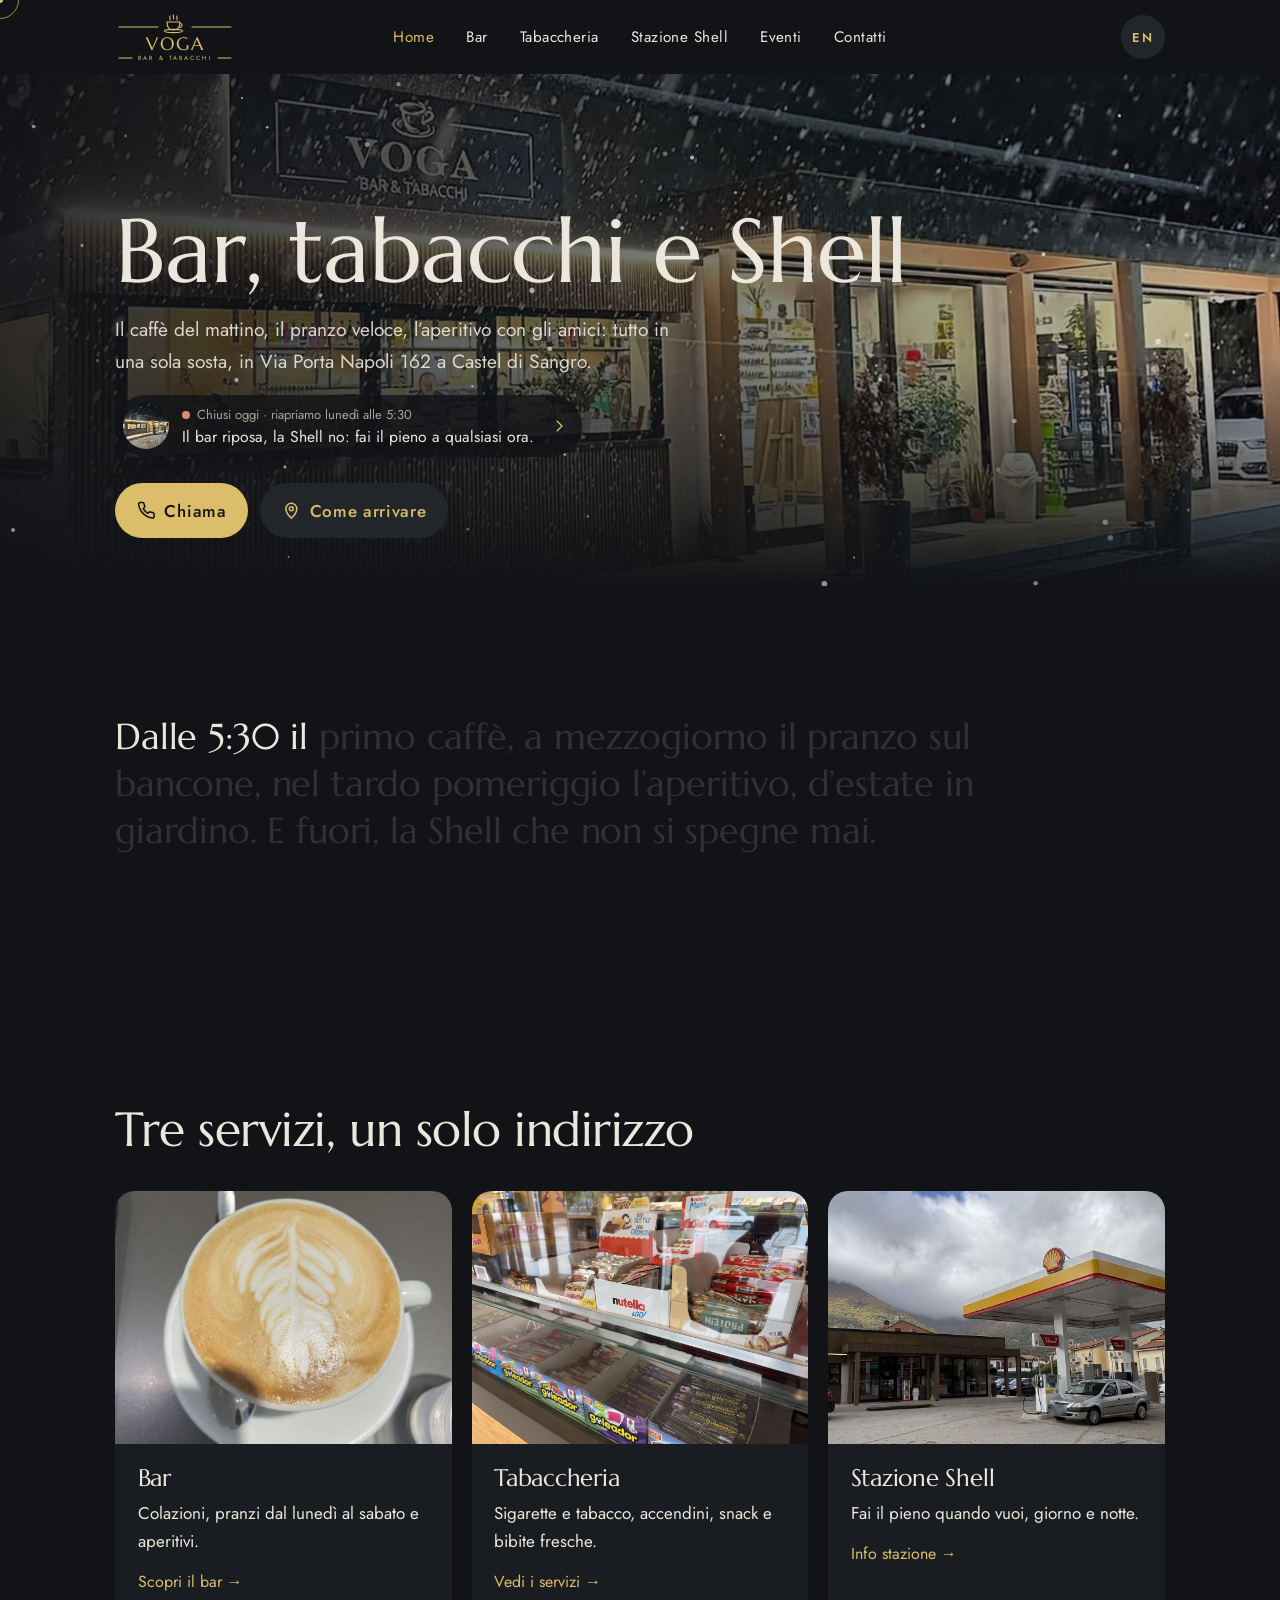
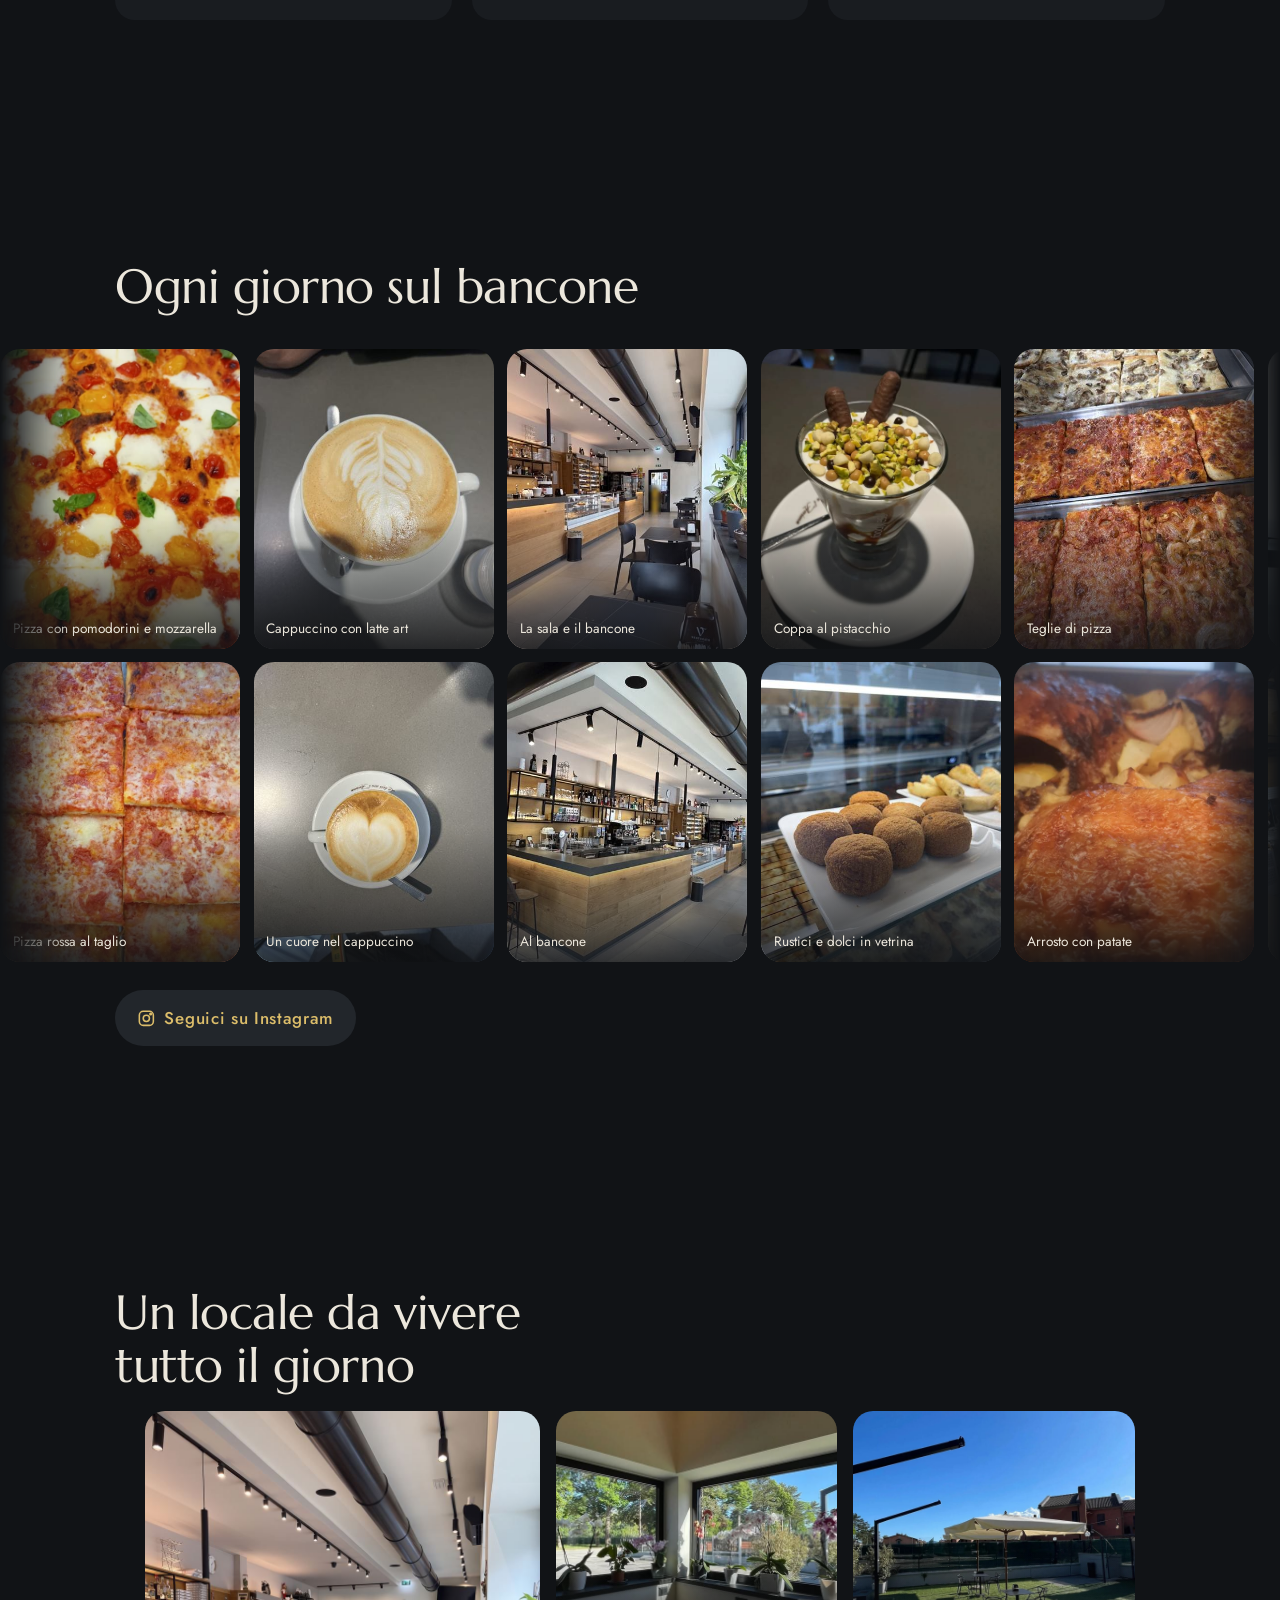
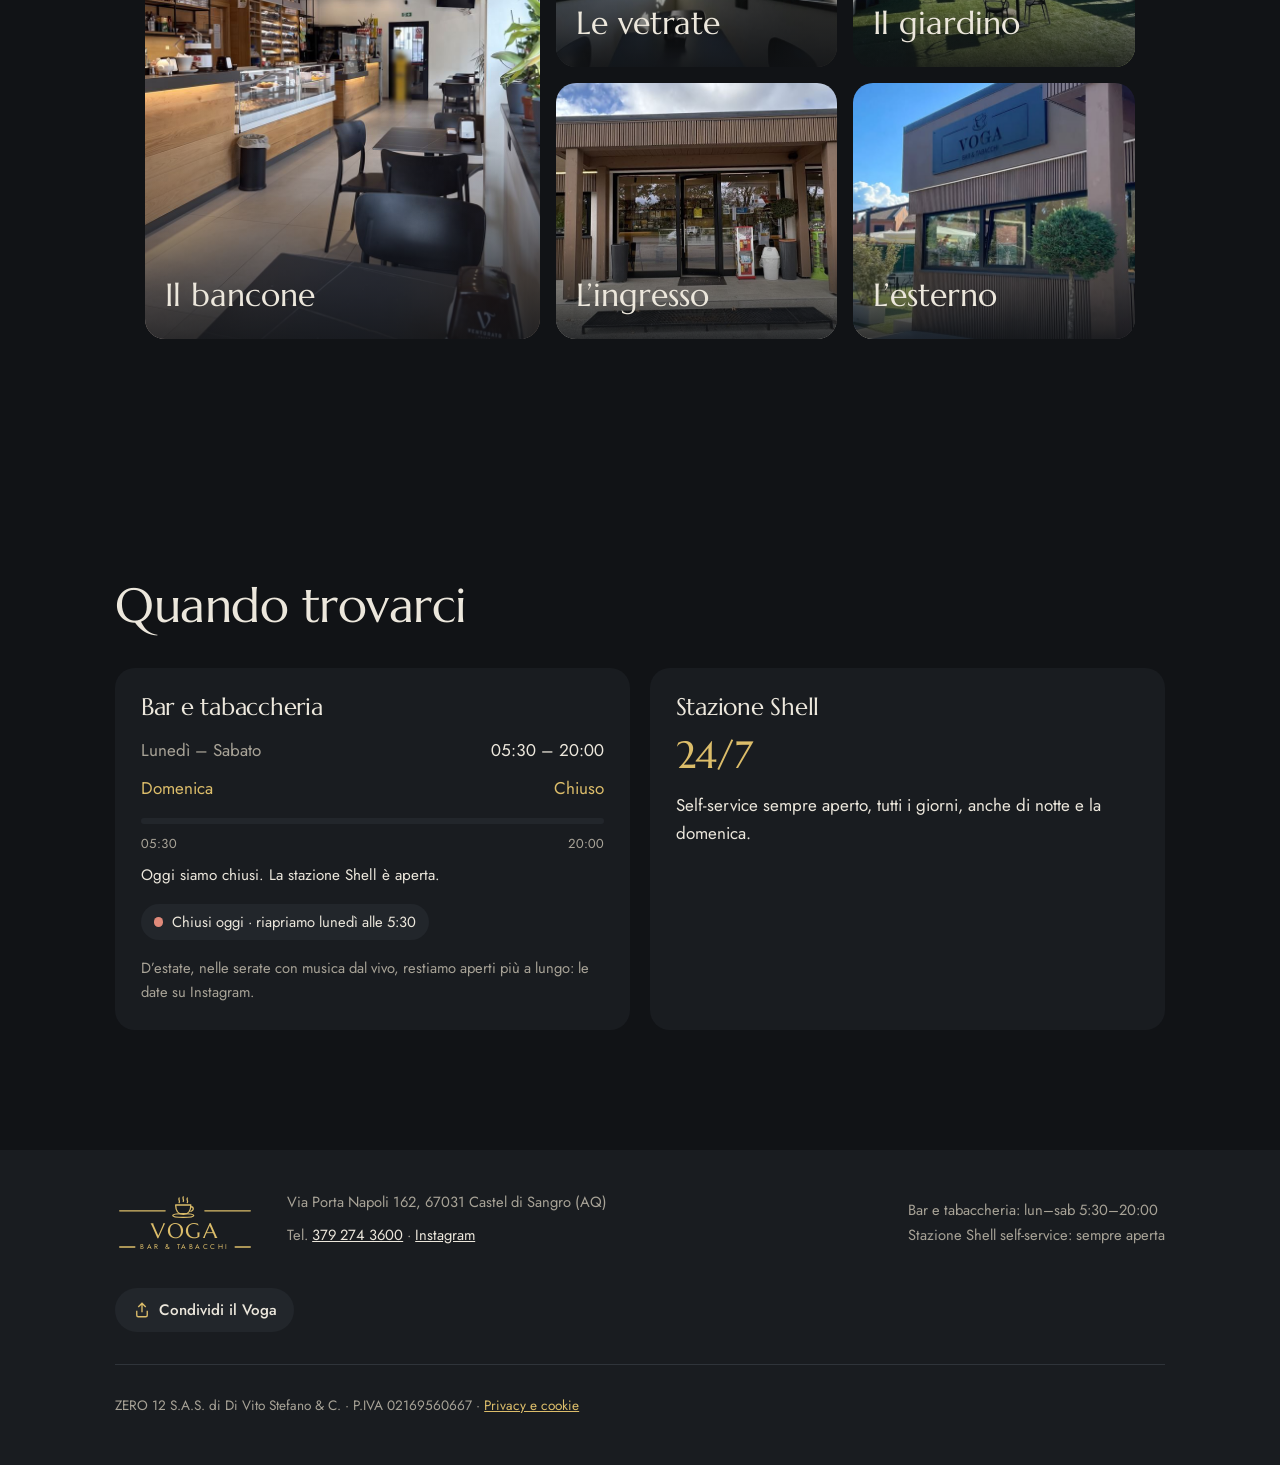
==== commit 7cd76cde: "Add files via upload" ====
--- a/index.html
+++ b/index.html
@@ -1,28 +1,32 @@
 <!doctype html><html lang="it" data-lang="it"><head><meta charset="utf-8"><meta name="viewport" content="width=device-width,initial-scale=1,viewport-fit=cover">
 <script>/* Lingua scelta prima del primo disegno: niente lampo con italiano e inglese insieme */try{if(localStorage.getItem('voga-lang')==='en'){document.documentElement.setAttribute('data-lang','en');document.documentElement.lang='en';}}catch(e){}</script>
-<title>Voga Bar &amp; Tabacchi · anteprima sito</title>
+<title>Voga Bar &amp; Tabacchi · Castel di Sangro</title>
+<link rel="canonical" href="https://voga.netlify.app/">
 <meta name="theme-color" content="#111316">
 <meta property="og:title" content="Voga Bar &amp; Tabacchi, Castel di Sangro">
 <meta property="og:description" content="Colazione dalle 5:30, pranzo e aperitivo, tabaccheria e Shell self-service 24/7. Via Porta Napoli 162, Castel di Sangro.">
 <meta property="og:type" content="website">
 <meta property="og:locale" content="it_IT">
 <meta property="og:site_name" content="Voga Bar &amp; Tabacchi">
-<!-- DOMINIO: quando il sito è online, sostituire "img/anteprima-condivisione.jpg" con l'indirizzo completo,
-     es. https://www.vogabar.it/img/anteprima-condivisione.jpg (WhatsApp e Facebook vogliono l'indirizzo completo) -->
-<meta property="og:image" content="img/anteprima-condivisione.jpg">
+<meta property="og:url" content="https://voga.netlify.app/">
+<meta property="og:image" content="https://voga.netlify.app/img/anteprima-condivisione.jpg">
 <meta property="og:image:width" content="1200">
 <meta property="og:image:height" content="630">
 <meta property="og:image:alt" content="L’esterno del Voga Bar &amp; Tabacchi di sera, sotto la neve">
 <meta name="twitter:card" content="summary_large_image">
 <meta name="format-detection" content="telephone=no">
-<!-- Dati per Google: bar, tabaccheria e stazione Shell allo stesso indirizzo.
-     DOMINIO: quando il sito è online aggiungere "url" e "image" con l'indirizzo completo, e le coordinate "geo" prese dalla scheda Google. -->
+<!-- Dati per Google: bar, tabaccheria e stazione Shell allo stesso indirizzo. -->
 <script type="application/ld+json">{
   "@context": "https://schema.org",
   "@graph": [
     {
       "@type": "CafeOrCoffeeShop", "@id": "#bar",
       "name": "Voga Bar & Tabacchi",
+      "url": "https://voga.netlify.app/",
+      "image": "https://voga.netlify.app/img/anteprima-condivisione.jpg",
+      "legalName": "ZERO 12 S.A.S. di Di Vito Stefano & C.",
+      "vatID": "IT02169560667",
+      "email": "zero12sas@gmail.com",
       "description": "Bar con colazione dalle 5:30, pranzo dal lunedì al sabato e aperitivo, con tabaccheria e stazione Shell self-service 24/7.",
       "address": { "@type": "PostalAddress", "streetAddress": "Via Porta Napoli 162", "postalCode": "67031", "addressLocality": "Castel di Sangro", "addressRegion": "AQ", "addressCountry": "IT" },
       "telephone": "+393792743600",
@@ -1313,7 +1317,7 @@
     <p><span class="it">Bar e tabaccheria: lun–sab 5:30–20:00</span><span class="en">Bar &amp; tobacconist: Mon–Sat 5:30 am–8 pm</span><br>
       <span class="it">Stazione Shell self-service: sempre aperta</span><span class="en">Shell self-service station: always open</span></p>
     <button type="button" class="share"><svg viewBox="0 0 24 24" fill="none" stroke="currentColor" stroke-width="1.8" aria-hidden="true"><path d="M12 3v12M7 8l5-5 5 5M5 13v6a2 2 0 0 0 2 2h10a2 2 0 0 0 2-2v-6"/></svg><span class="it">Condividi il Voga</span><span class="en">Share Voga</span></button>
-    <p class="legal-line"><span class="todo">[DA COMPLETARE: ragione sociale]</span> · P.IVA <span class="todo">[DA COMPLETARE]</span> · <a href="privacy.html"><span class="it">Privacy e cookie</span><span class="en">Privacy &amp; cookies</span></a></p>
+    <p class="legal-line">ZERO 12 S.A.S. di Di Vito Stefano &amp; C. · P.IVA 02169560667 · <a href="privacy.html"><span class="it">Privacy e cookie</span><span class="en">Privacy &amp; cookies</span></a></p>
   </div>
 </footer>
 <div class="lb" hidden role="dialog" aria-modal="true" aria-label="Foto" data-label-en="Photo">
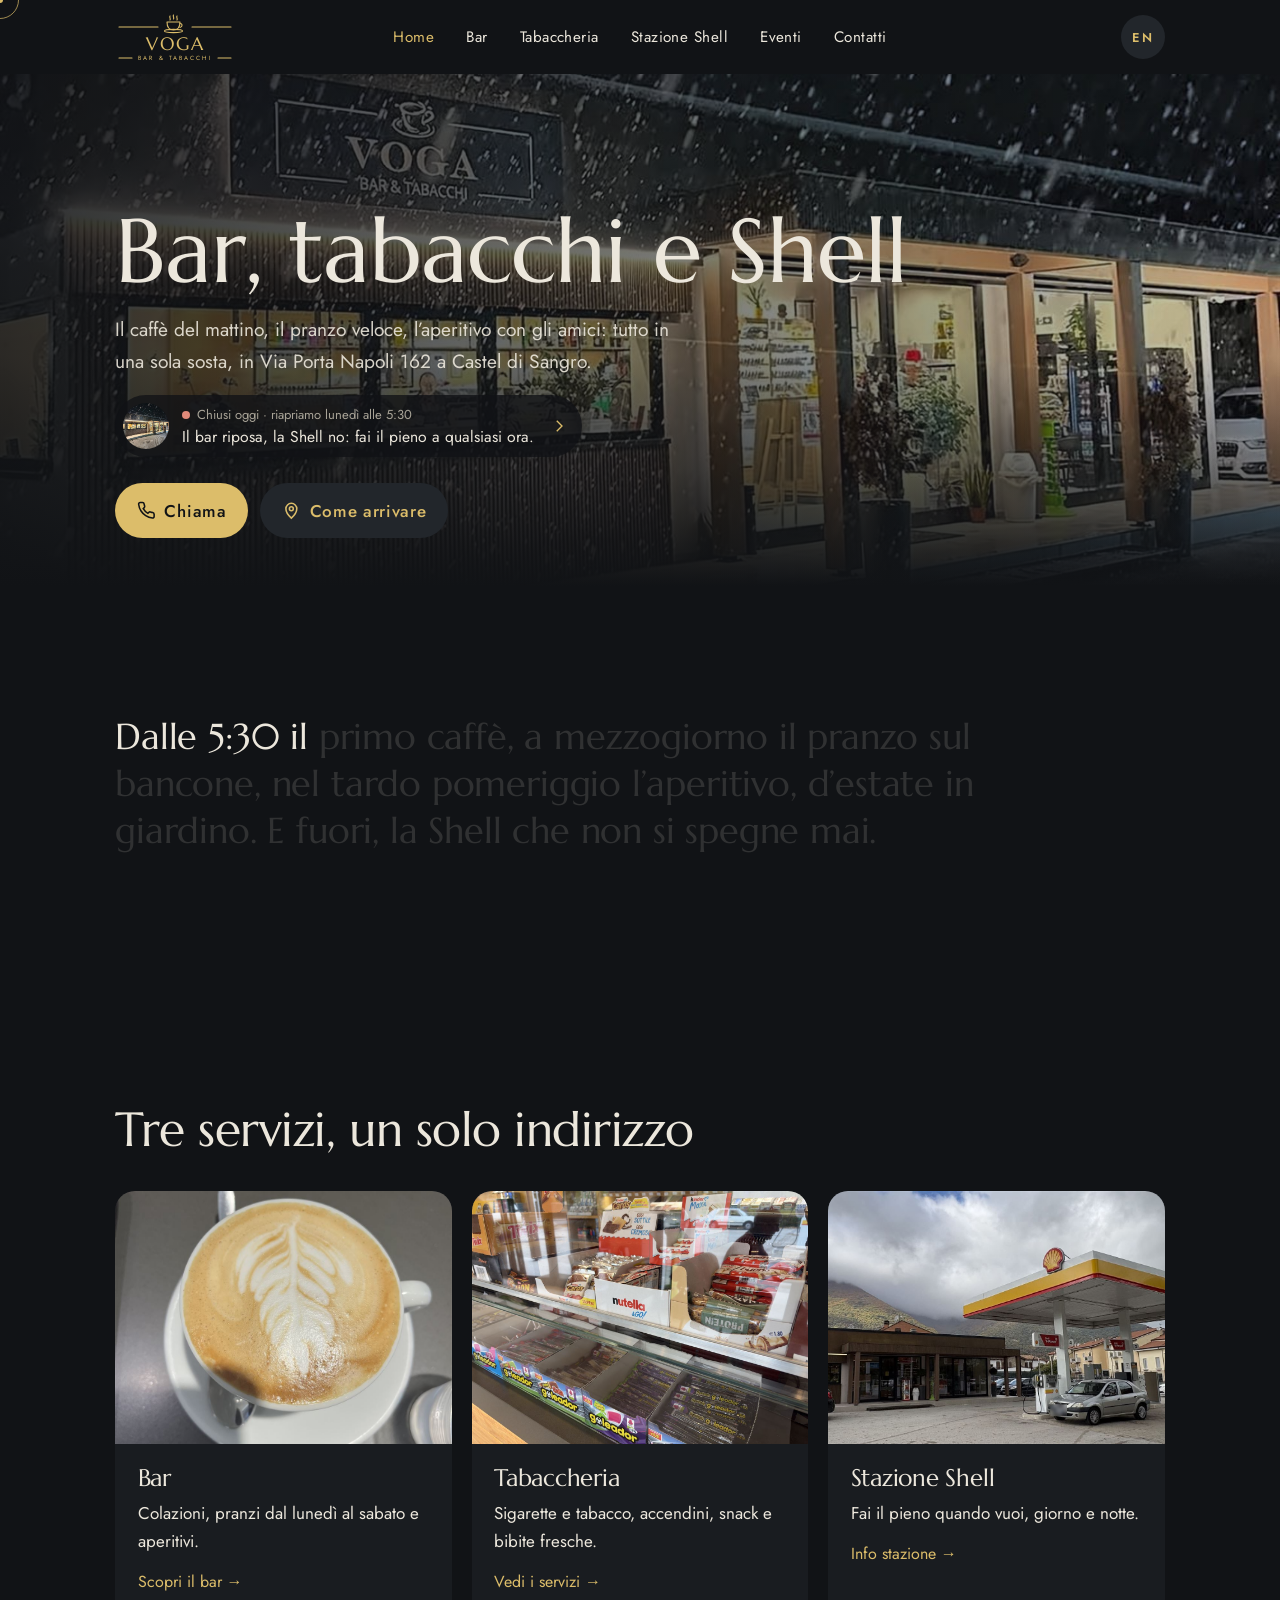
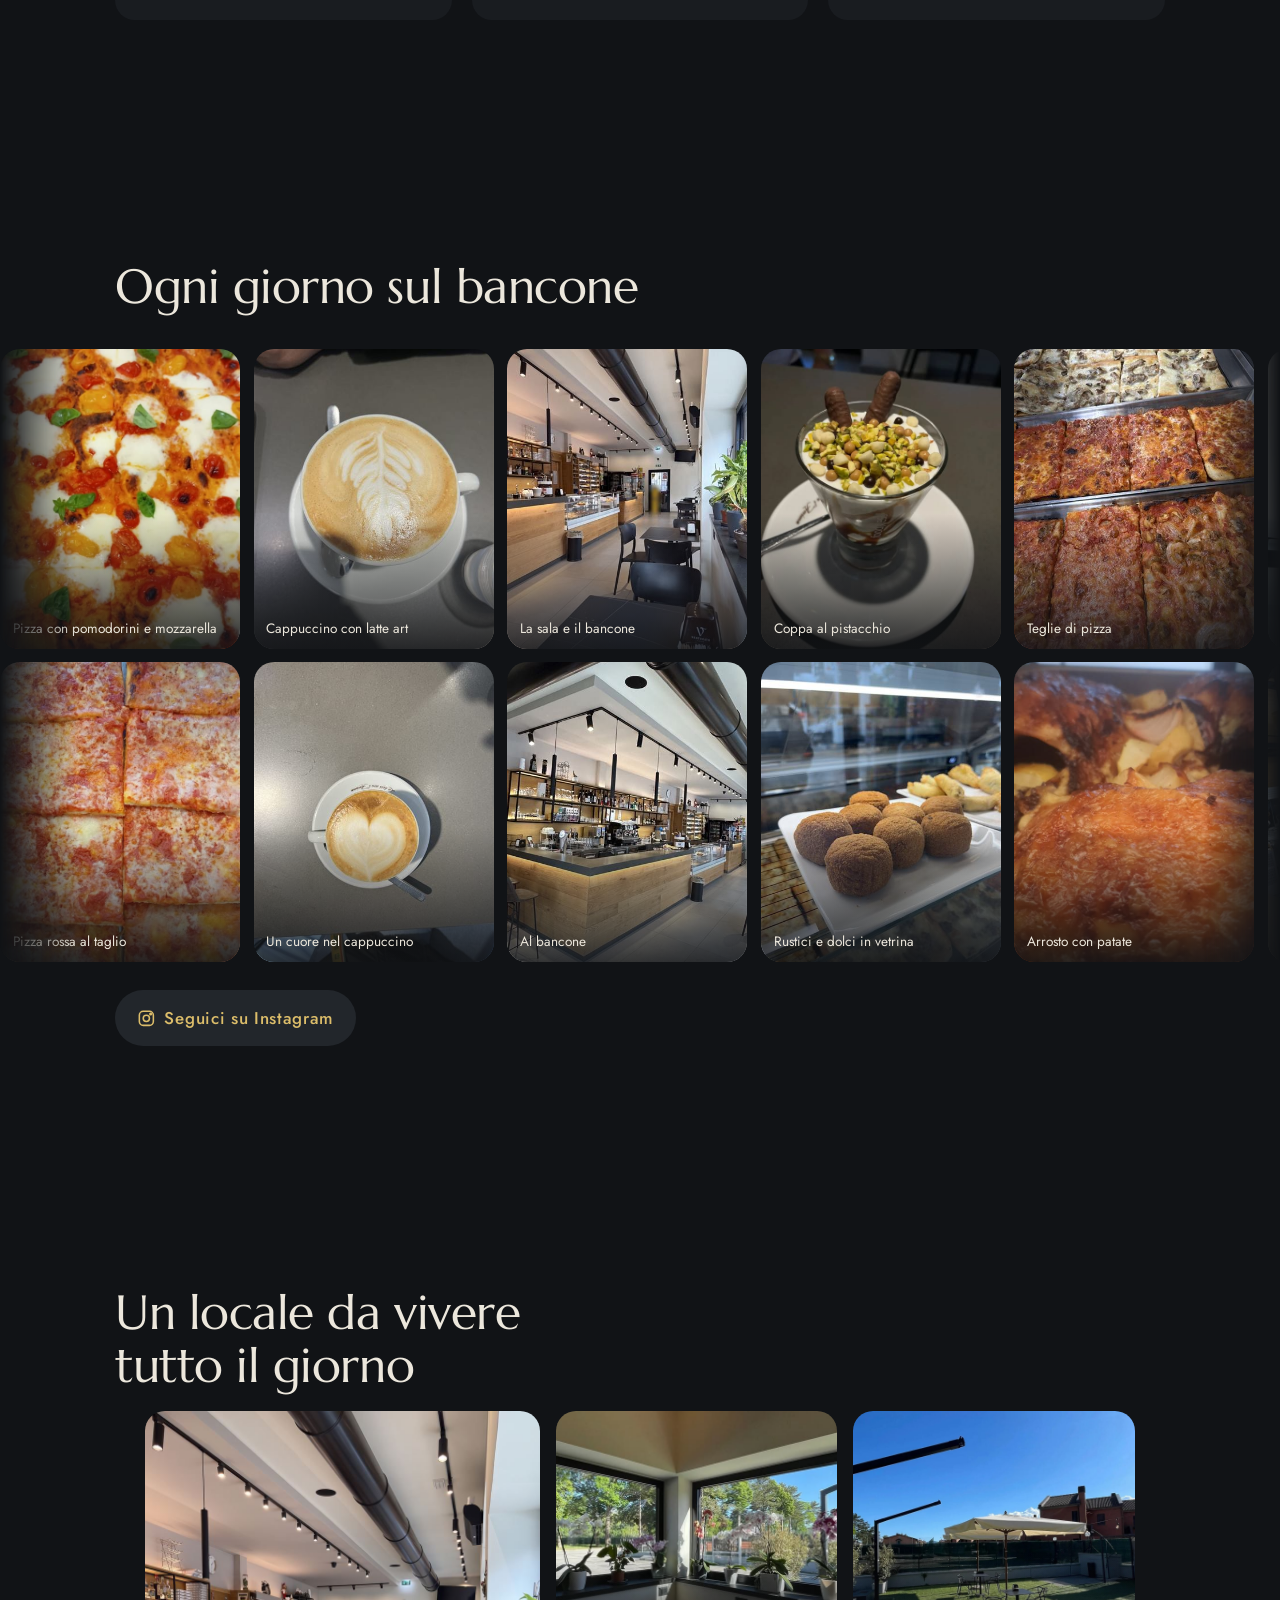
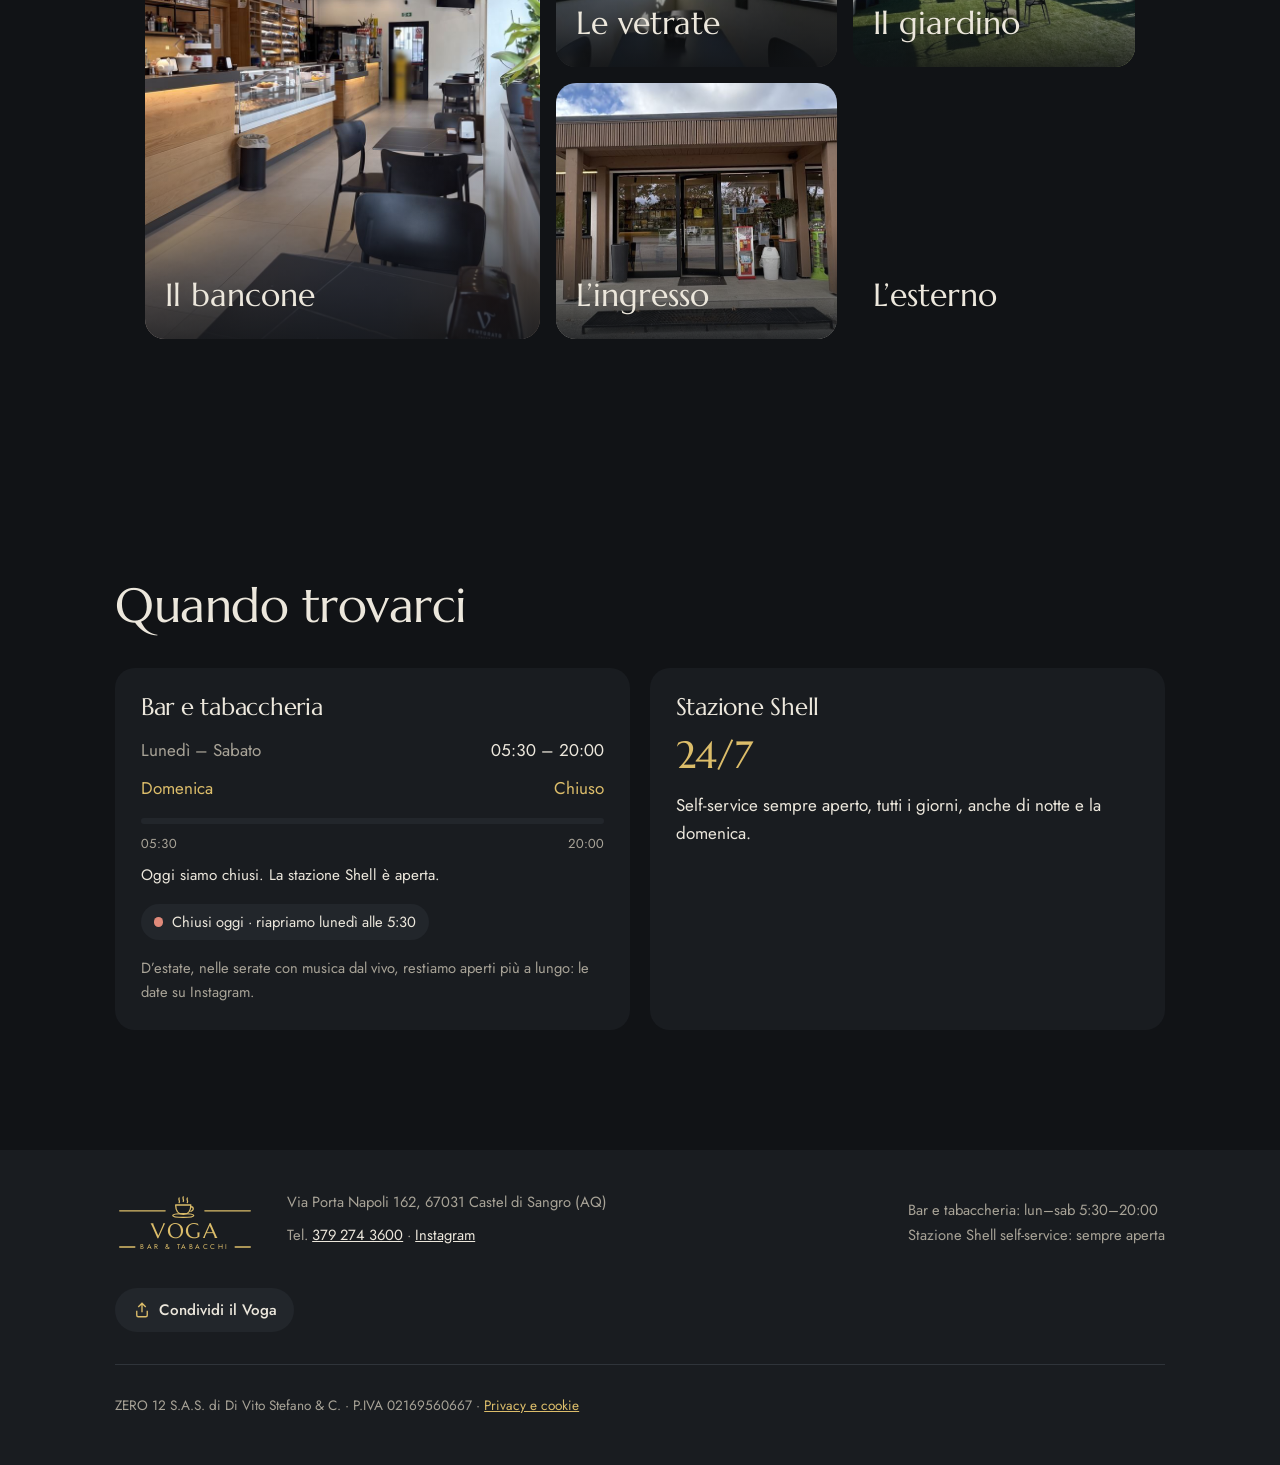
==== commit f8817fe7: "Add files via upload" ====
--- a/index.html
+++ b/index.html
@@ -863,6 +863,15 @@
 @media (prefers-reduced-motion: reduce) { .svc-group { transition: none; } }
 </style>
 <link rel="icon" href="img/logo.svg" type="image/svg+xml">
+<style>
+/* ===== Telefono: menu delle sezioni in alto, sotto la testata (in basso c'è il badge di Netlify) ===== */
+@media (max-width: 860px) {
+  .tabbar { top: calc(62px + env(safe-area-inset-top, 0px)); bottom: auto; box-shadow: 0 10px 30px rgba(0,0,0,.45); }
+  .hero .wrap { padding-bottom: 2rem; }
+  .site-foot { padding-bottom: calc(4.5rem + env(safe-area-inset-bottom, 0px)); }
+  .toast { bottom: calc(4.5rem + env(safe-area-inset-bottom, 0px)); }
+}
+</style>
 </head><body>
 <div class="intro" aria-hidden="true"><svg viewBox="0 0 240 110" class="intro-logo"><g fill="none" stroke="var(--gold)" stroke-width="2.2" stroke-linecap="round" stroke-linejoin="round">
     <path pathLength="1" d="M110 12c-2 3 2 5 0 8M117 10c-2 3 2 5 0 8M124 12c-2 3 2 5 0 8"/>
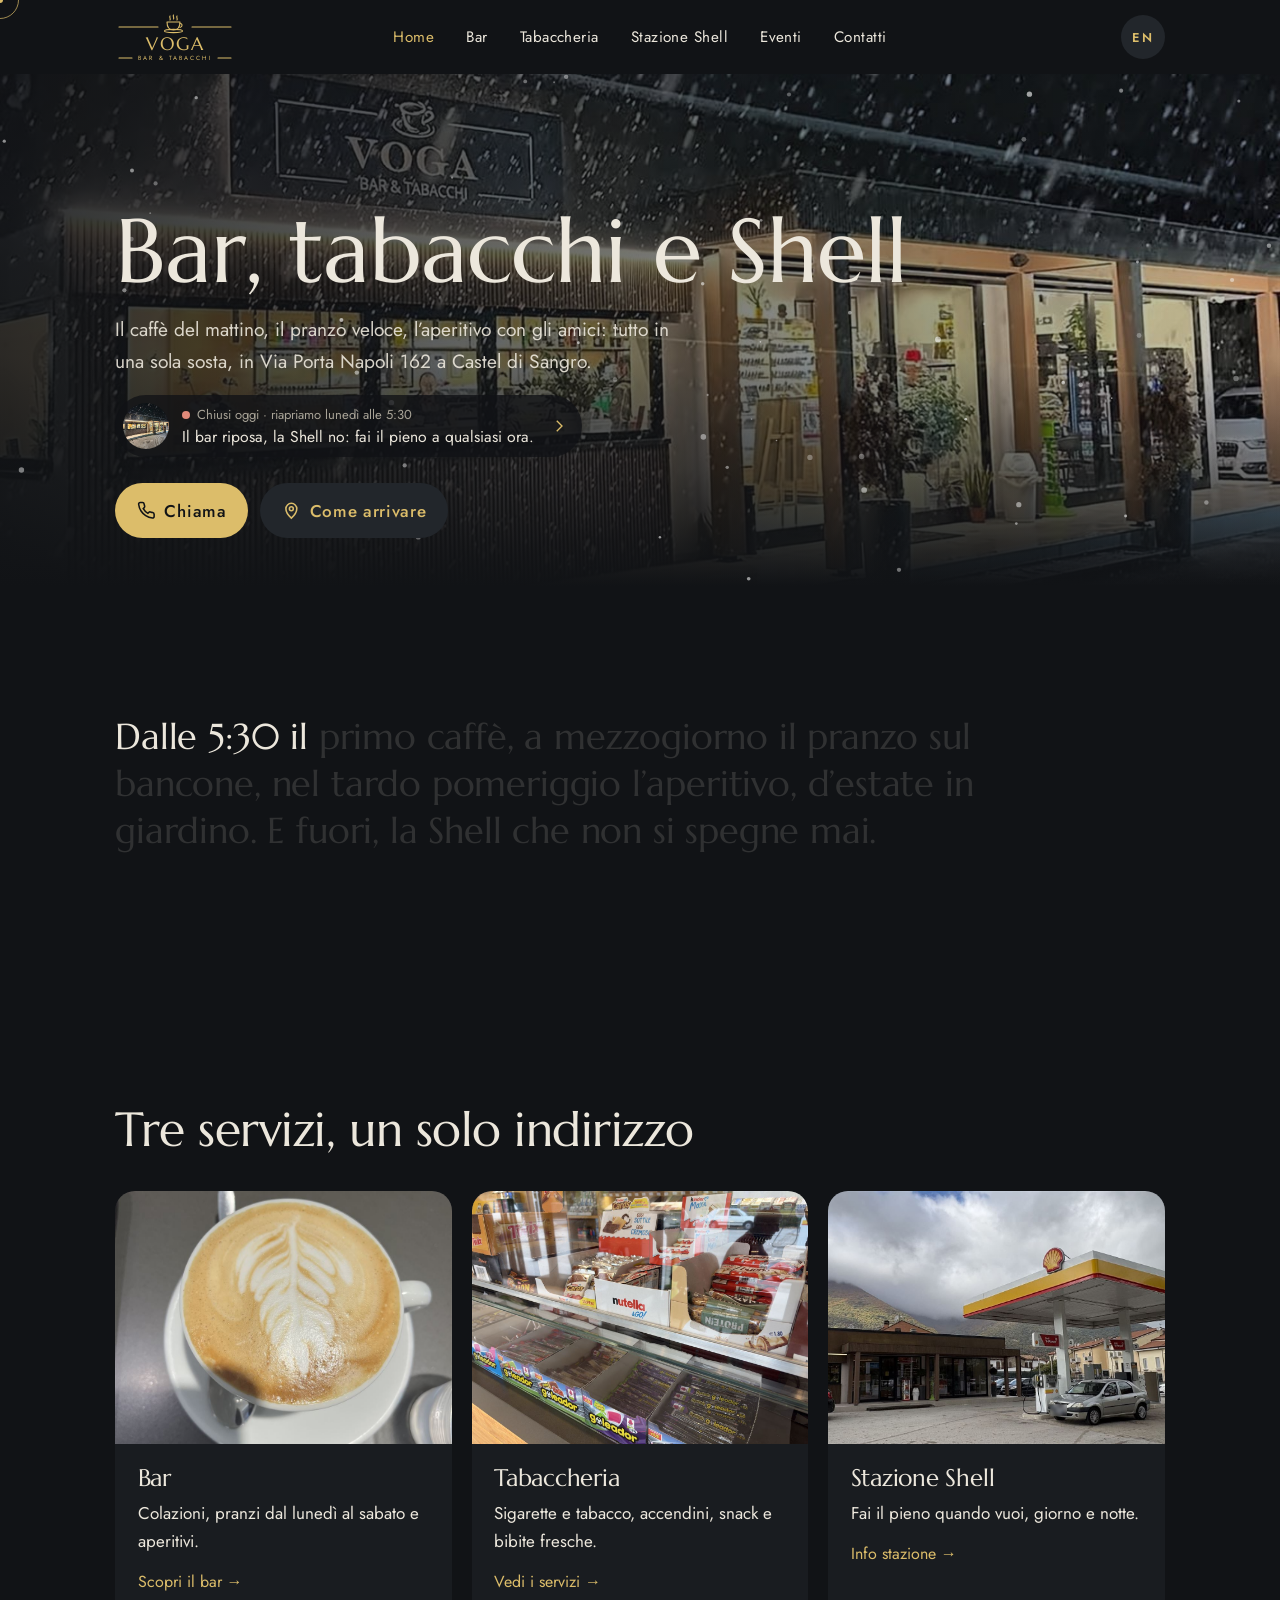
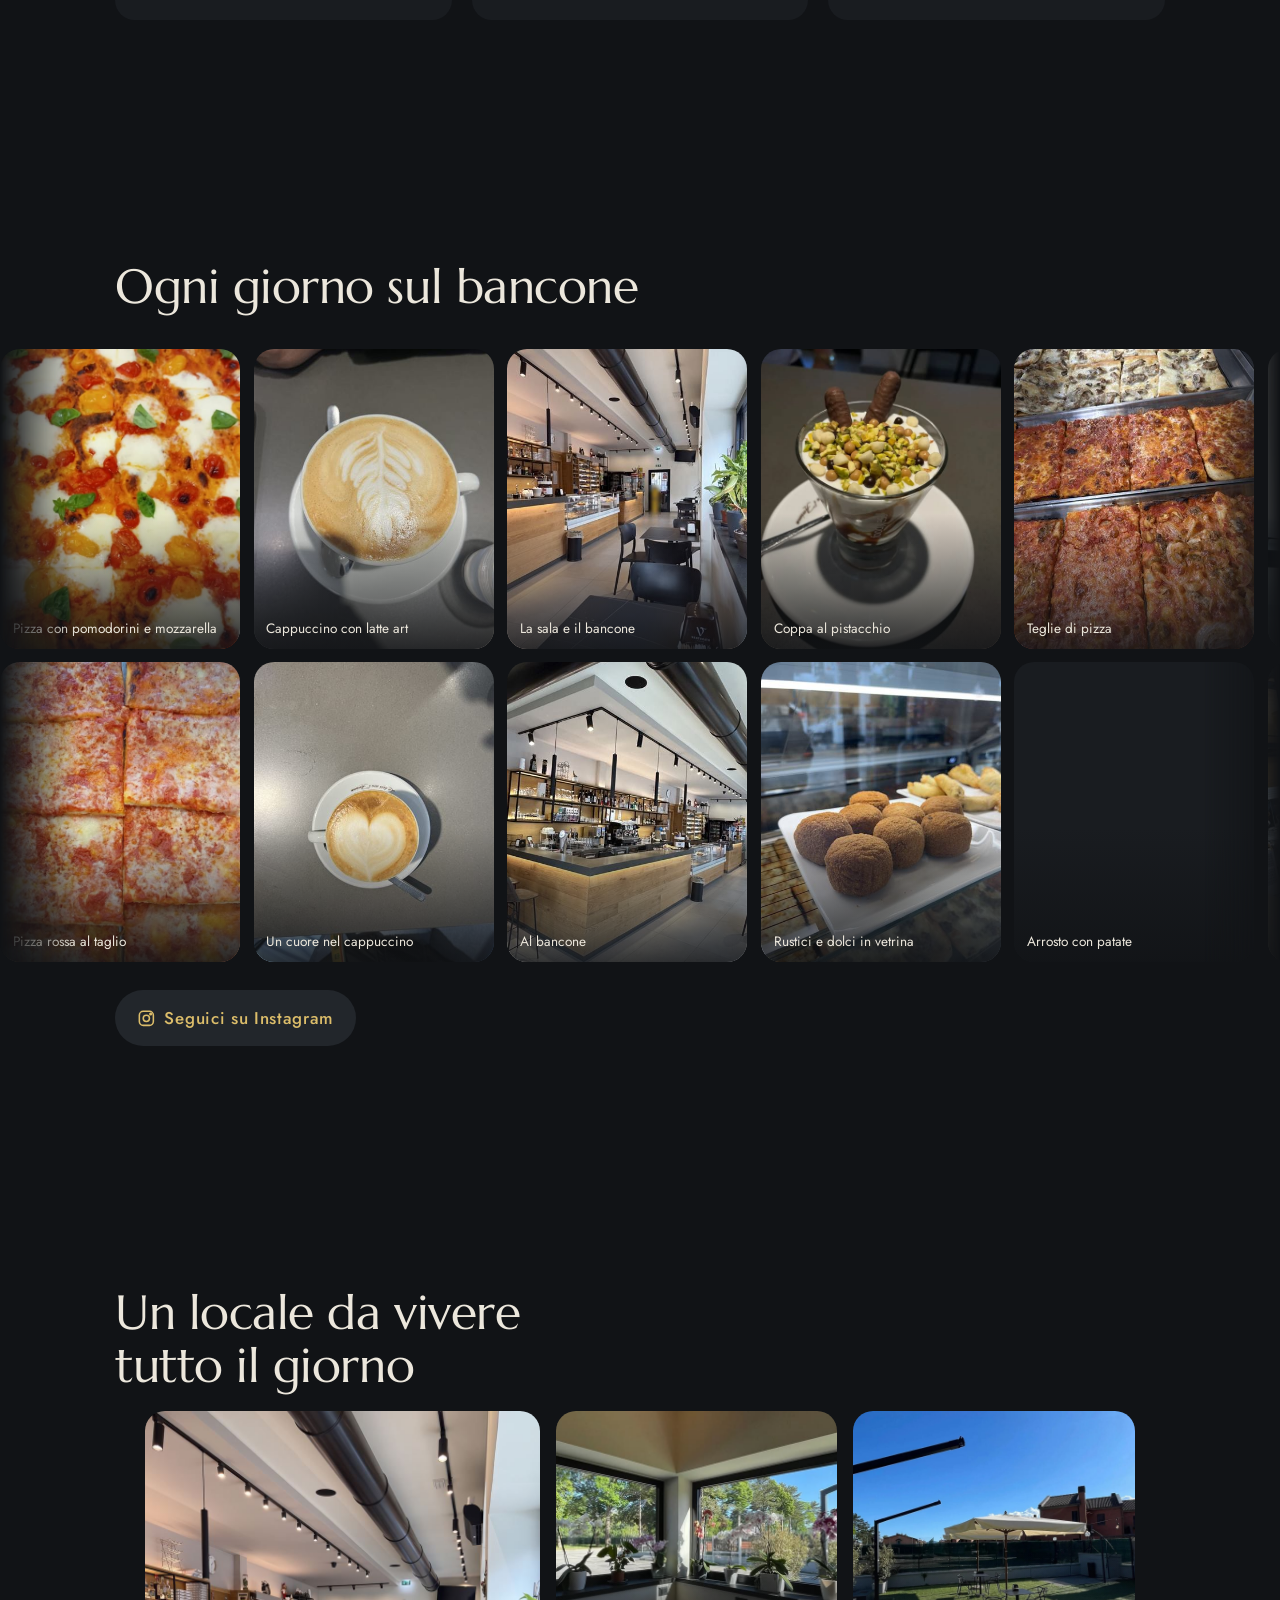
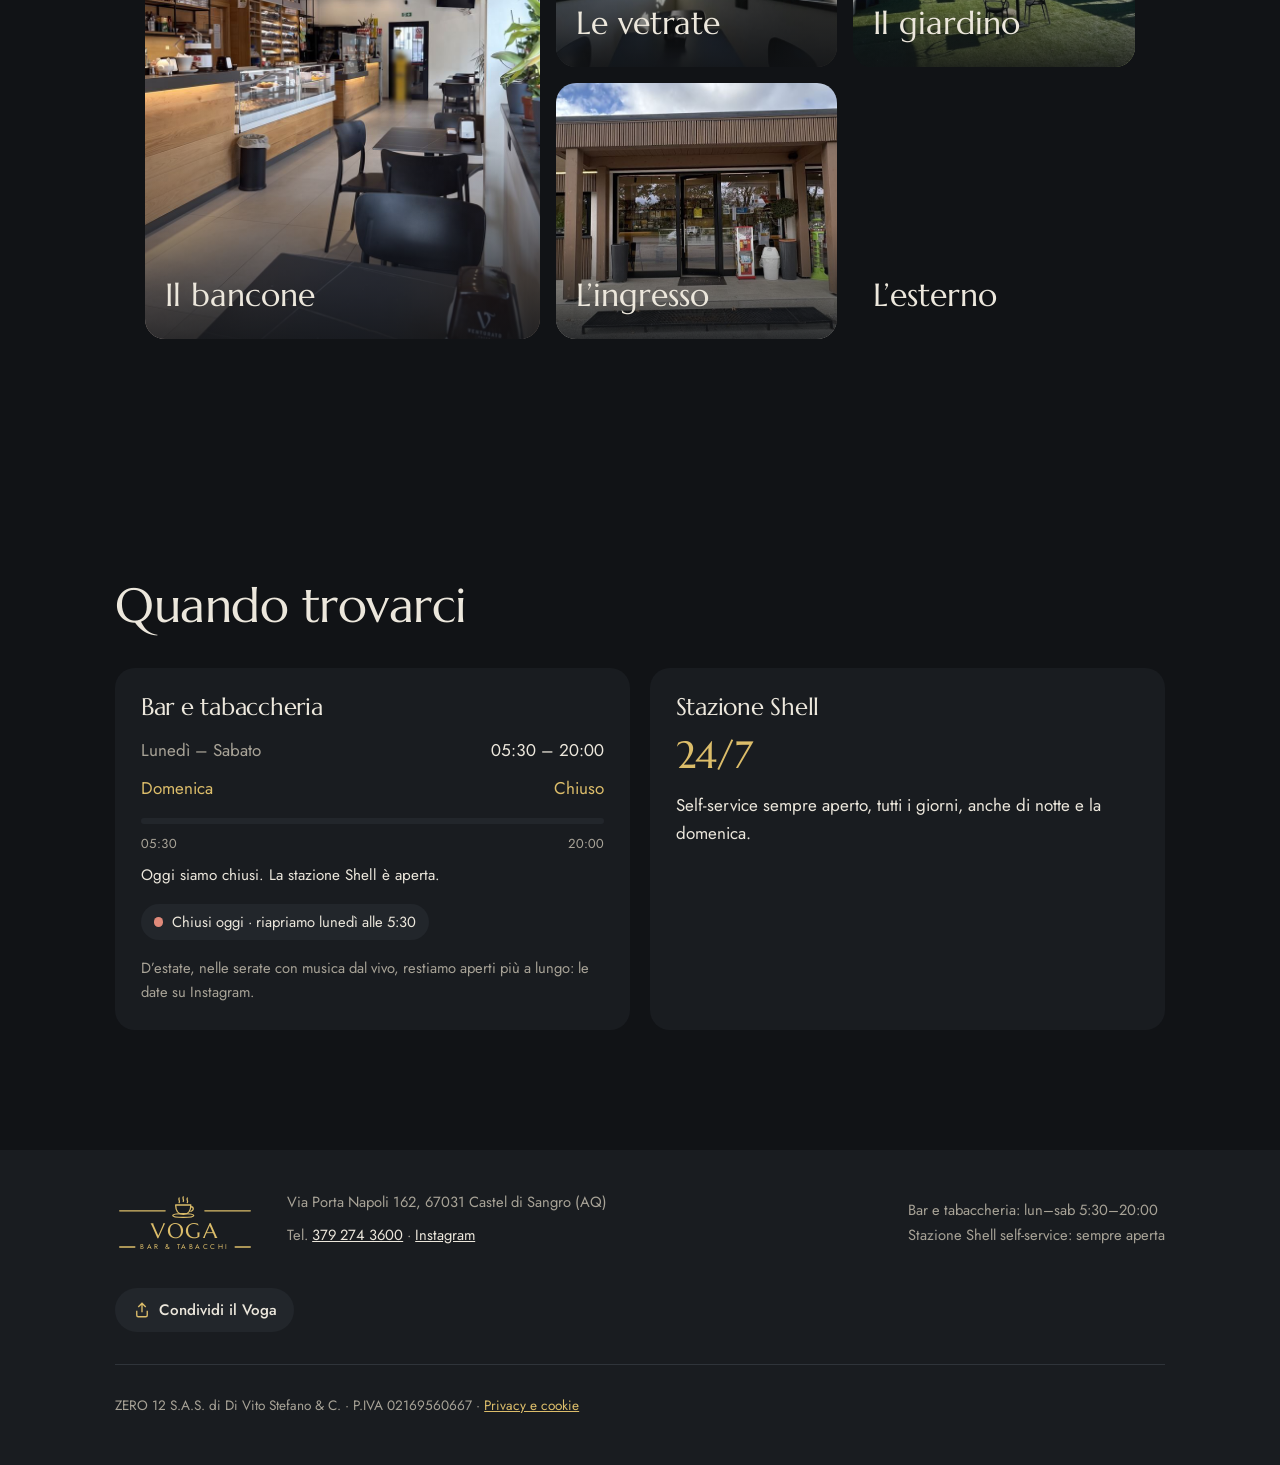
==== commit ea2fdf0d: "Add files via upload" ====
--- a/index.html
+++ b/index.html
@@ -864,12 +864,16 @@
 </style>
 <link rel="icon" href="img/logo.svg" type="image/svg+xml">
 <style>
-/* ===== Telefono: menu delle sezioni in alto, sotto la testata (in basso c'è il badge di Netlify) ===== */
+/* ===== Telefono: menu in basso, alzato per lasciare libero il badge "Powered by Netlify" ===== */
 @media (max-width: 860px) {
-  .tabbar { top: calc(62px + env(safe-area-inset-top, 0px)); bottom: auto; box-shadow: 0 10px 30px rgba(0,0,0,.45); }
-  .hero .wrap { padding-bottom: 2rem; }
-  .site-foot { padding-bottom: calc(4.5rem + env(safe-area-inset-bottom, 0px)); }
-  .toast { bottom: calc(4.5rem + env(safe-area-inset-bottom, 0px)); }
+  .tabbar { bottom: calc(58px + env(safe-area-inset-bottom, 0px)); }
+  .hero .wrap { padding-bottom: calc(9.5rem + env(safe-area-inset-bottom, 0px)); }
+  .site-foot { padding-bottom: calc(11rem + env(safe-area-inset-bottom, 0px)); }
+  .toast { bottom: calc(10rem + env(safe-area-inset-bottom, 0px)); }
+}
+@media (max-width: 599px) {
+  .hero .wrap { padding-bottom: calc(9rem + env(safe-area-inset-bottom, 0px)); }
+  .site-foot { padding-bottom: calc(8.5rem + env(safe-area-inset-bottom, 0px)); }
 }
 </style>
 </head><body>
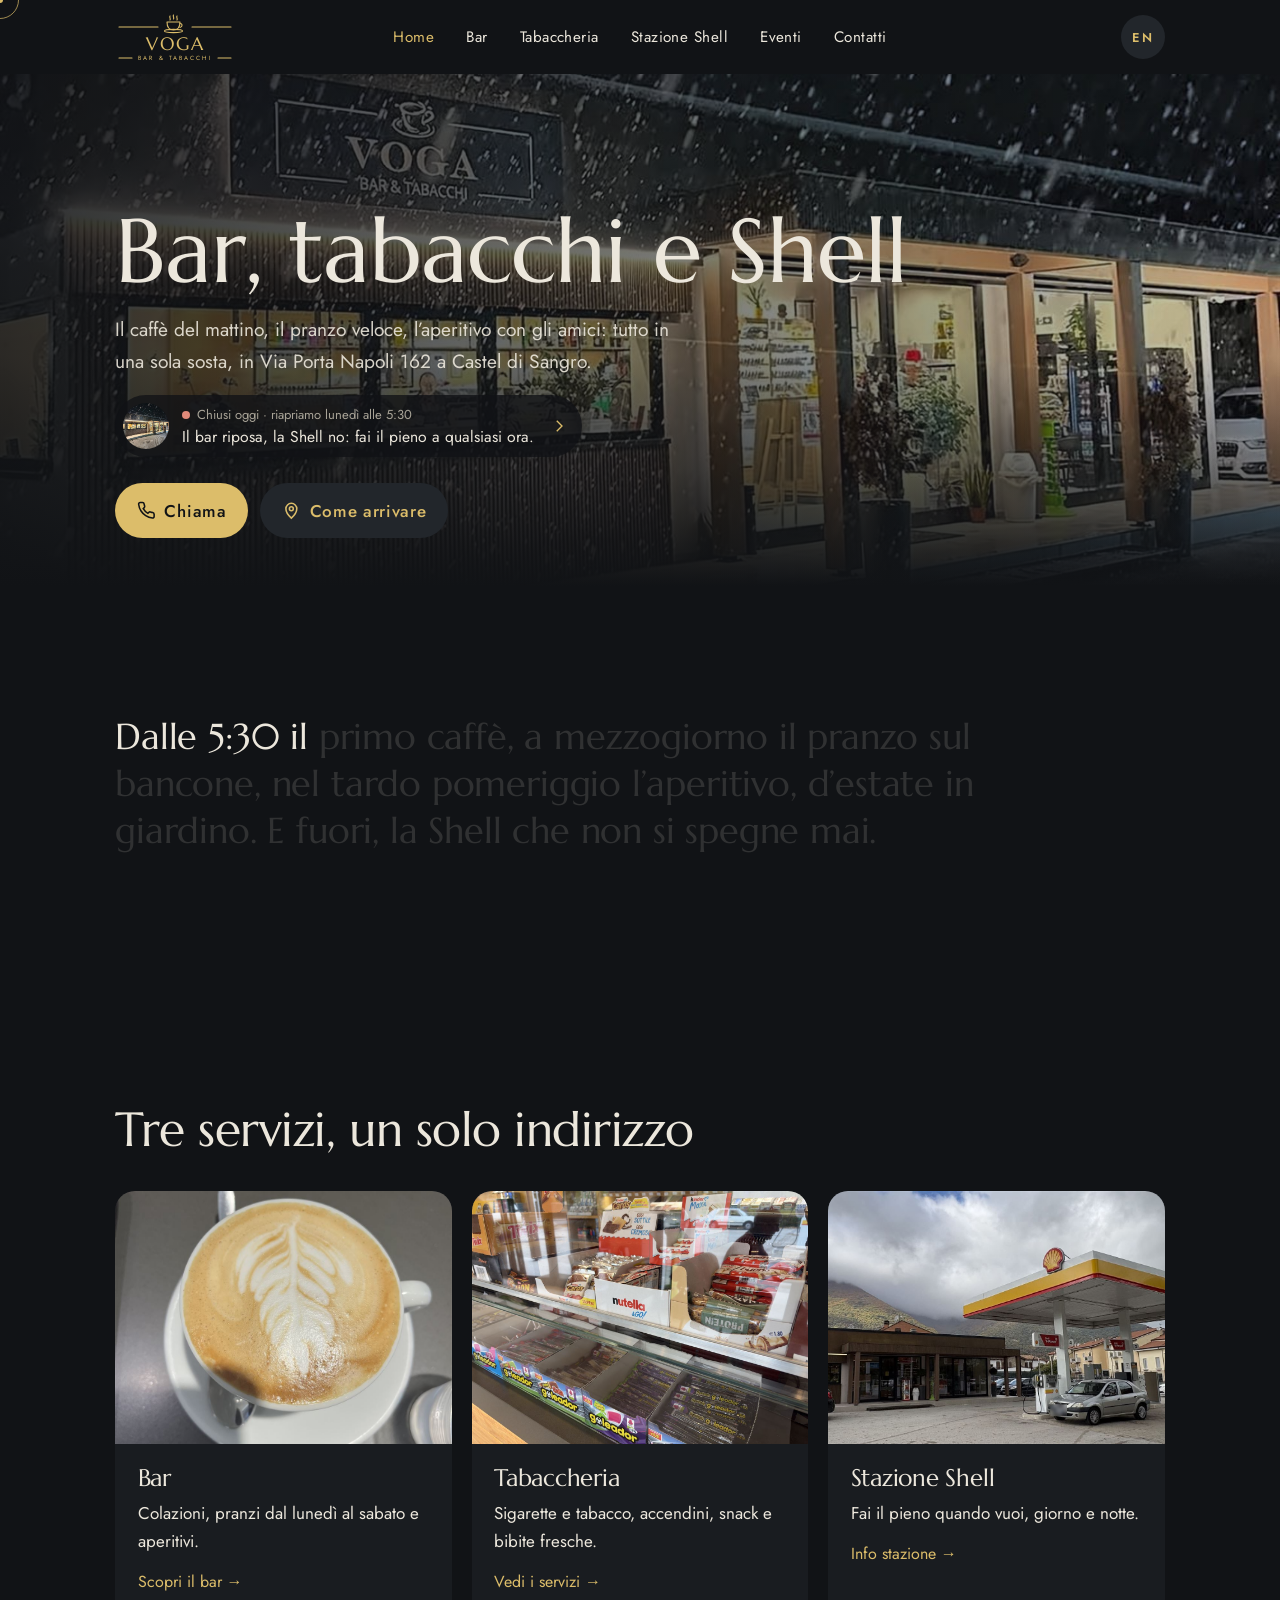
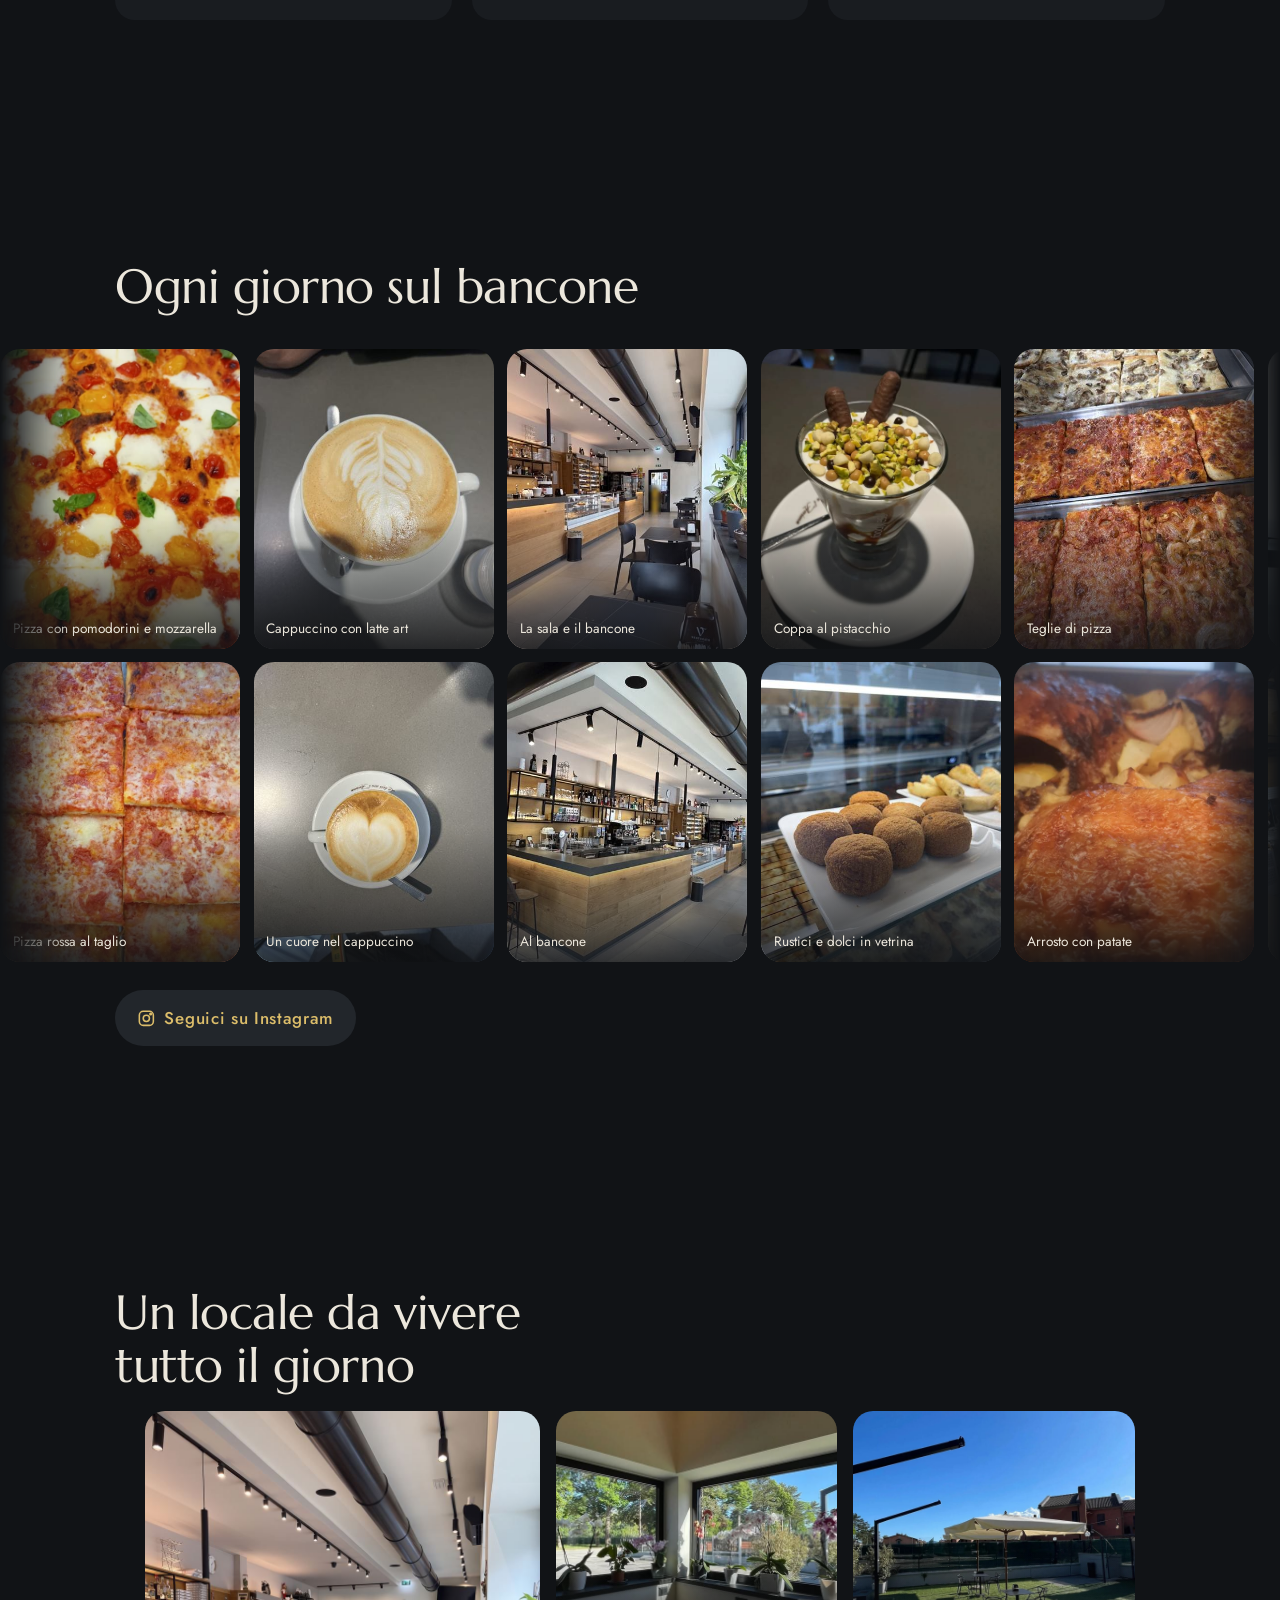
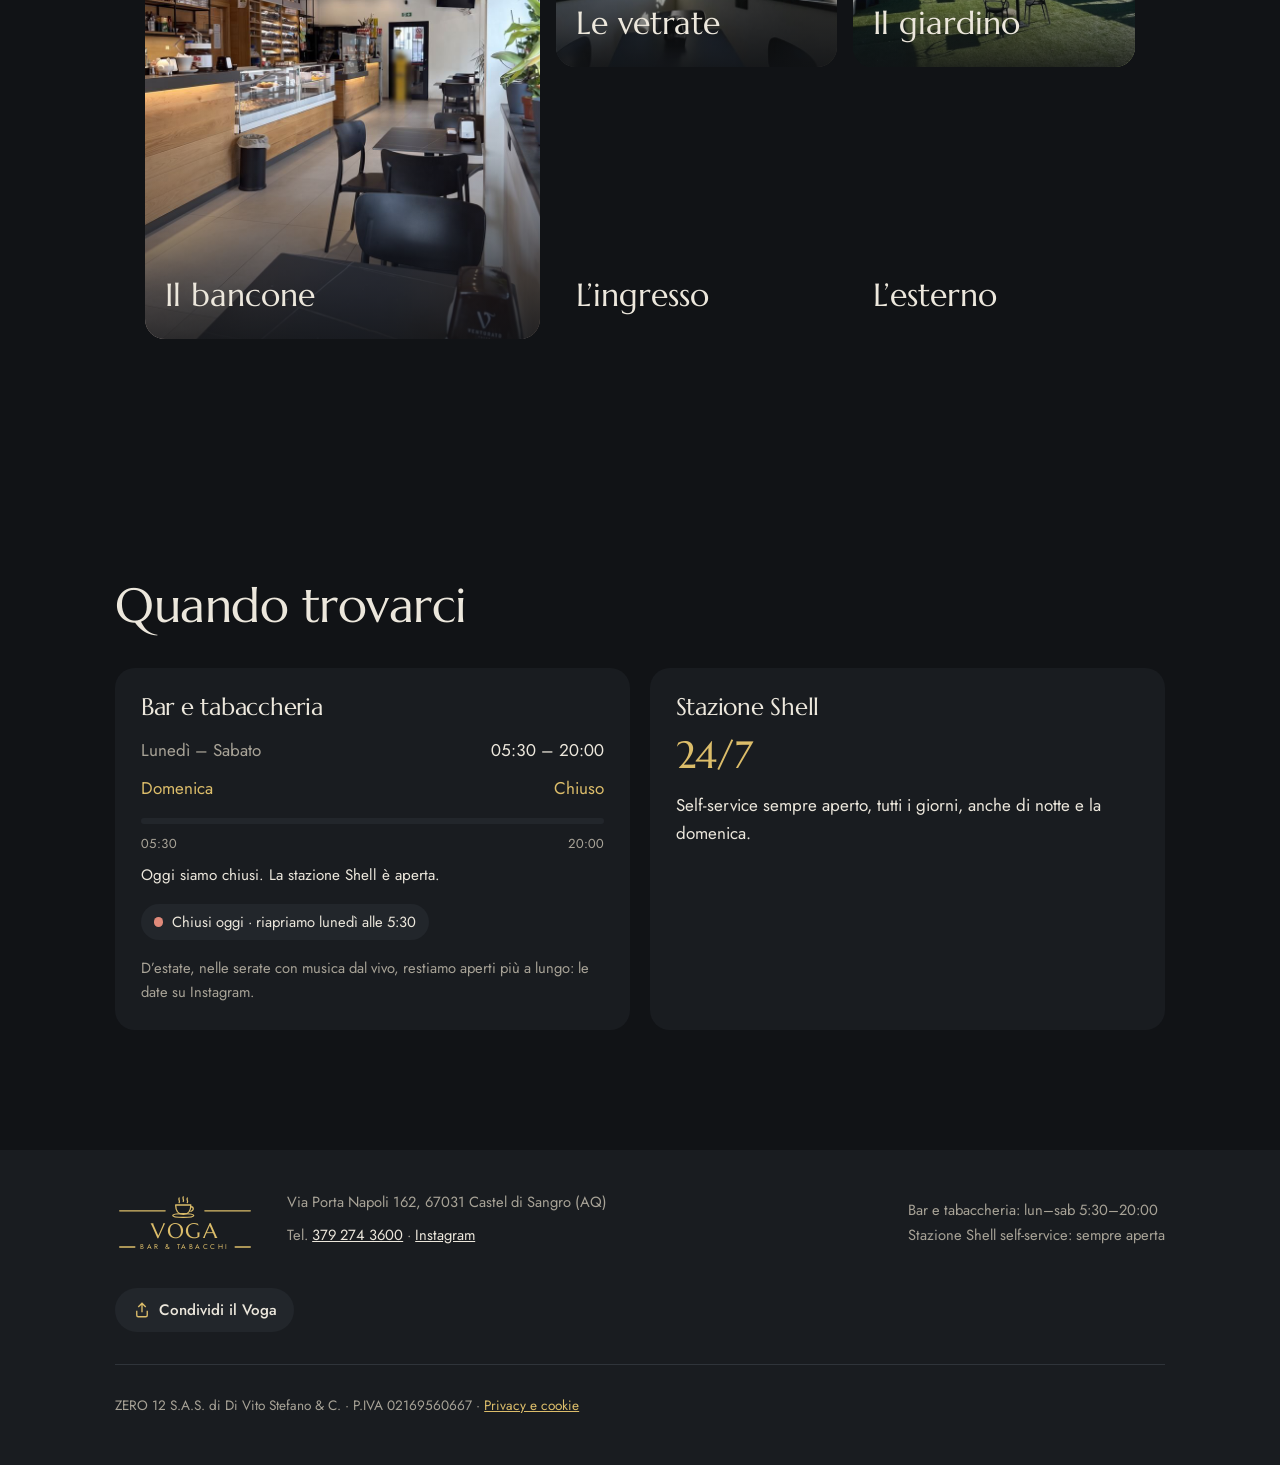
==== commit 07800045: "Add files via upload" ====
--- a/index.html
+++ b/index.html
@@ -1,15 +1,15 @@
 <!doctype html><html lang="it" data-lang="it"><head><meta charset="utf-8"><meta name="viewport" content="width=device-width,initial-scale=1,viewport-fit=cover">
 <script>/* Lingua scelta prima del primo disegno: niente lampo con italiano e inglese insieme */try{if(localStorage.getItem('voga-lang')==='en'){document.documentElement.setAttribute('data-lang','en');document.documentElement.lang='en';}}catch(e){}</script>
 <title>Voga Bar &amp; Tabacchi · Castel di Sangro</title>
-<link rel="canonical" href="https://voga.netlify.app/">
+<link rel="canonical" href="https://voga.pages.dev/">
 <meta name="theme-color" content="#111316">
 <meta property="og:title" content="Voga Bar &amp; Tabacchi, Castel di Sangro">
 <meta property="og:description" content="Colazione dalle 5:30, pranzo e aperitivo, tabaccheria e Shell self-service 24/7. Via Porta Napoli 162, Castel di Sangro.">
 <meta property="og:type" content="website">
 <meta property="og:locale" content="it_IT">
 <meta property="og:site_name" content="Voga Bar &amp; Tabacchi">
-<meta property="og:url" content="https://voga.netlify.app/">
-<meta property="og:image" content="https://voga.netlify.app/img/anteprima-condivisione.jpg">
+<meta property="og:url" content="https://voga.pages.dev/">
+<meta property="og:image" content="https://voga.pages.dev/img/anteprima-condivisione.jpg">
 <meta property="og:image:width" content="1200">
 <meta property="og:image:height" content="630">
 <meta property="og:image:alt" content="L’esterno del Voga Bar &amp; Tabacchi di sera, sotto la neve">
@@ -22,8 +22,8 @@
     {
       "@type": "CafeOrCoffeeShop", "@id": "#bar",
       "name": "Voga Bar & Tabacchi",
-      "url": "https://voga.netlify.app/",
-      "image": "https://voga.netlify.app/img/anteprima-condivisione.jpg",
+      "url": "https://voga.pages.dev/",
+      "image": "https://voga.pages.dev/img/anteprima-condivisione.jpg",
       "legalName": "ZERO 12 S.A.S. di Di Vito Stefano & C.",
       "vatID": "IT02169560667",
       "email": "zero12sas@gmail.com",
@@ -863,19 +863,6 @@
 @media (prefers-reduced-motion: reduce) { .svc-group { transition: none; } }
 </style>
 <link rel="icon" href="img/logo.svg" type="image/svg+xml">
-<style>
-/* ===== Telefono: menu in basso, alzato per lasciare libero il badge "Powered by Netlify" ===== */
-@media (max-width: 860px) {
-  .tabbar { bottom: calc(58px + env(safe-area-inset-bottom, 0px)); }
-  .hero .wrap { padding-bottom: calc(9.5rem + env(safe-area-inset-bottom, 0px)); }
-  .site-foot { padding-bottom: calc(11rem + env(safe-area-inset-bottom, 0px)); }
-  .toast { bottom: calc(10rem + env(safe-area-inset-bottom, 0px)); }
-}
-@media (max-width: 599px) {
-  .hero .wrap { padding-bottom: calc(9rem + env(safe-area-inset-bottom, 0px)); }
-  .site-foot { padding-bottom: calc(8.5rem + env(safe-area-inset-bottom, 0px)); }
-}
-</style>
 </head><body>
 <div class="intro" aria-hidden="true"><svg viewBox="0 0 240 110" class="intro-logo"><g fill="none" stroke="var(--gold)" stroke-width="2.2" stroke-linecap="round" stroke-linejoin="round">
     <path pathLength="1" d="M110 12c-2 3 2 5 0 8M117 10c-2 3 2 5 0 8M124 12c-2 3 2 5 0 8"/>
